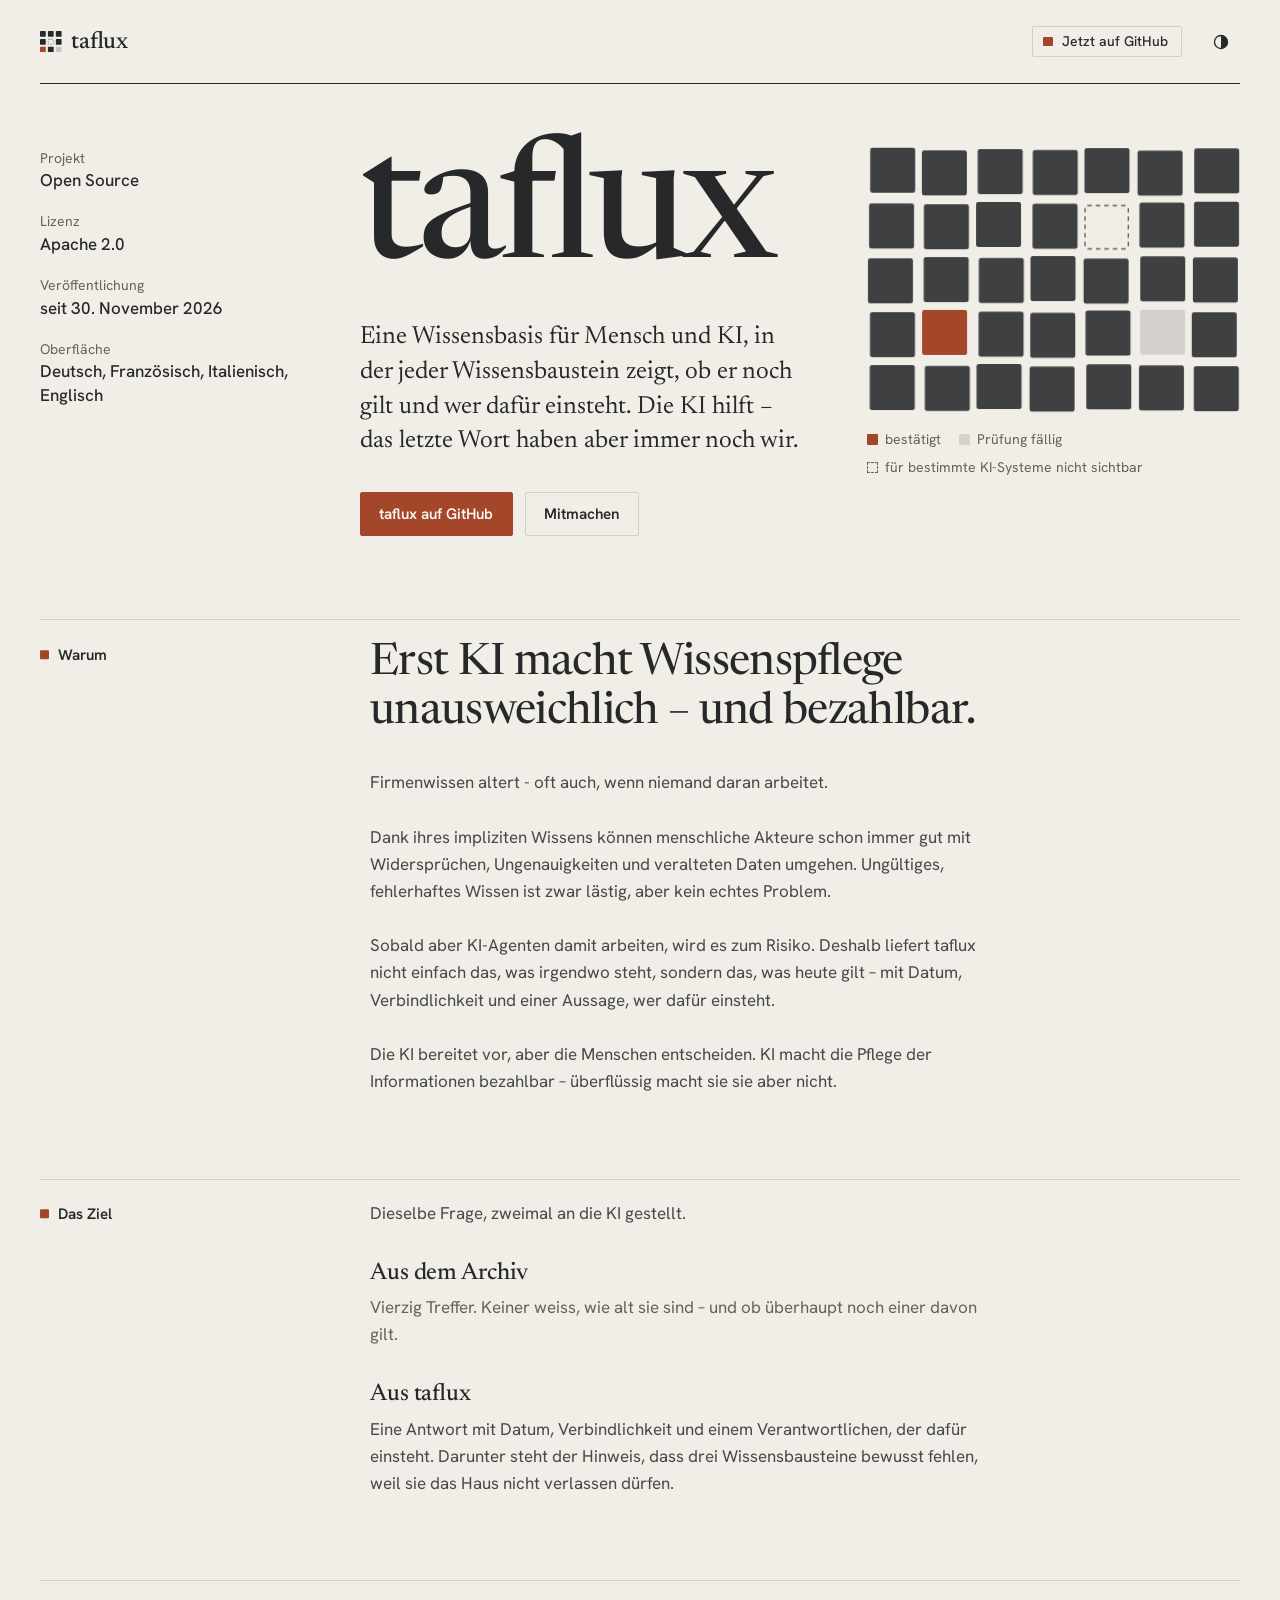
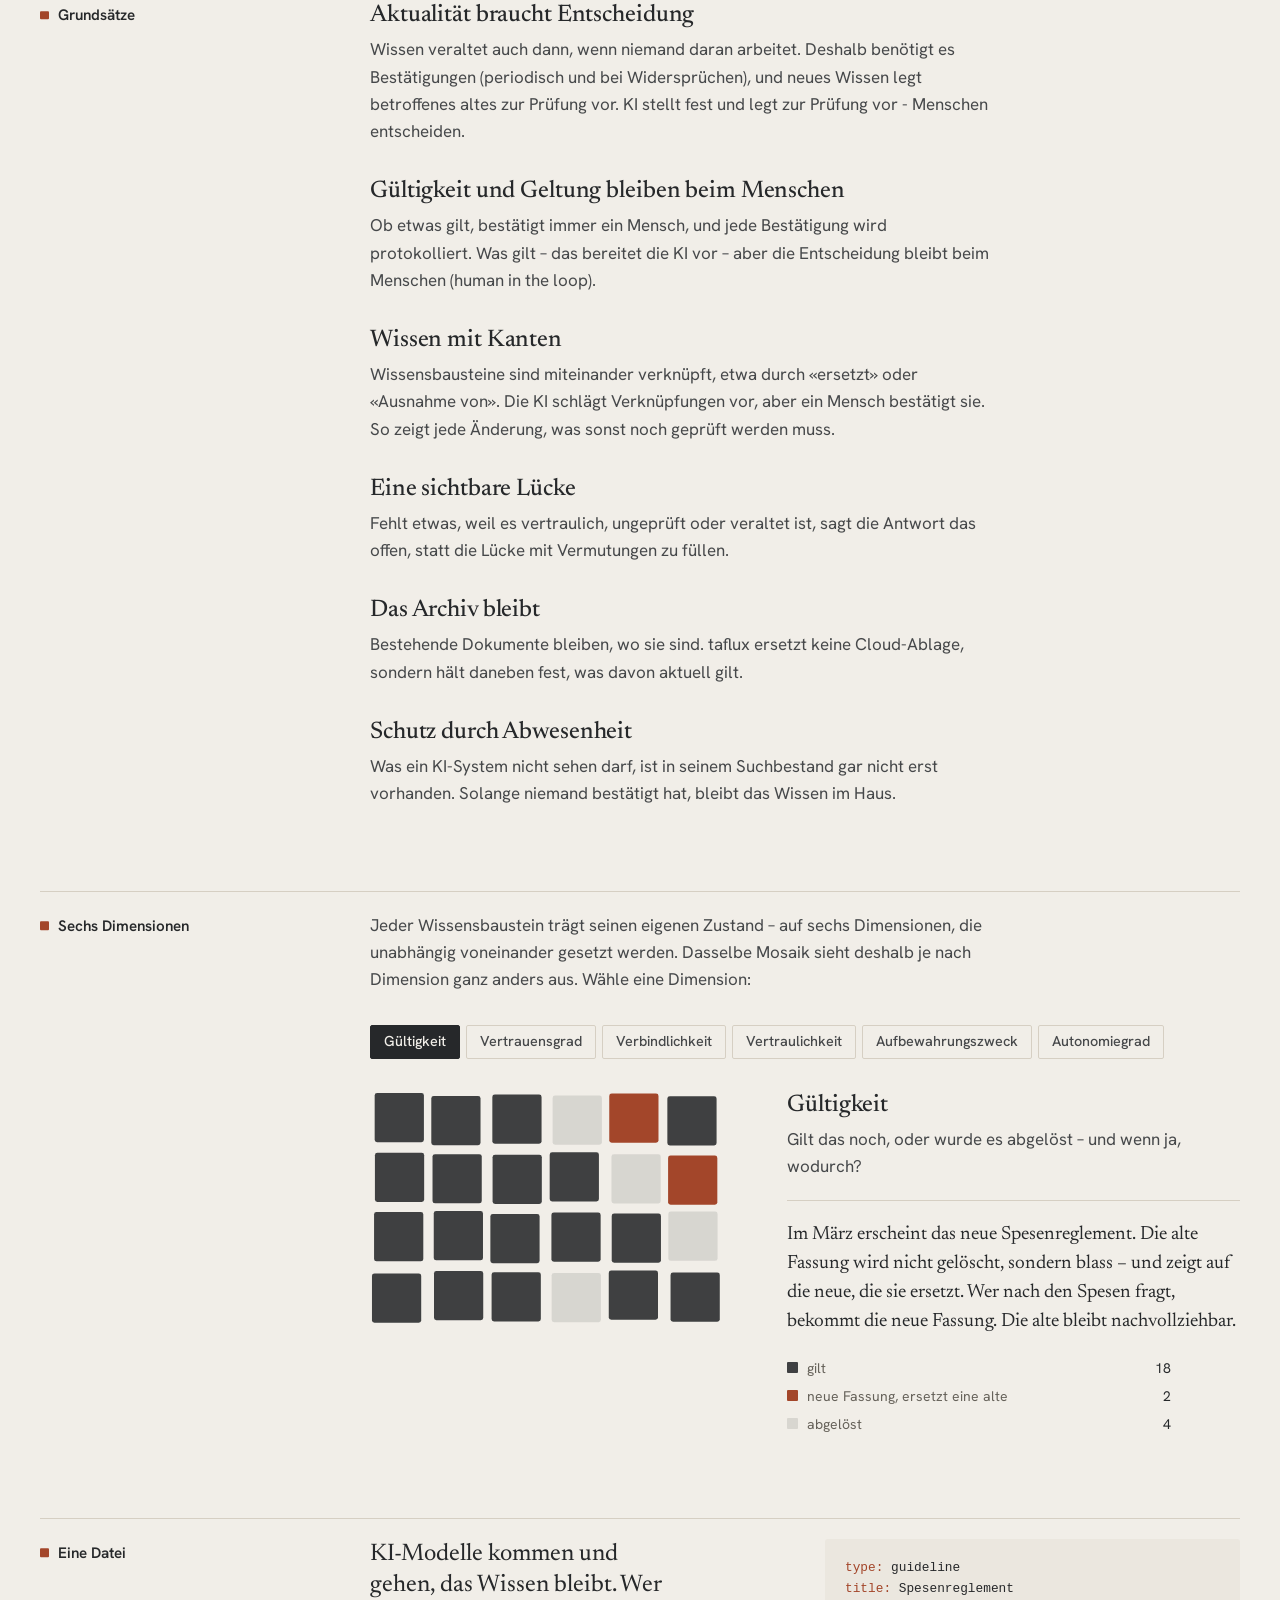
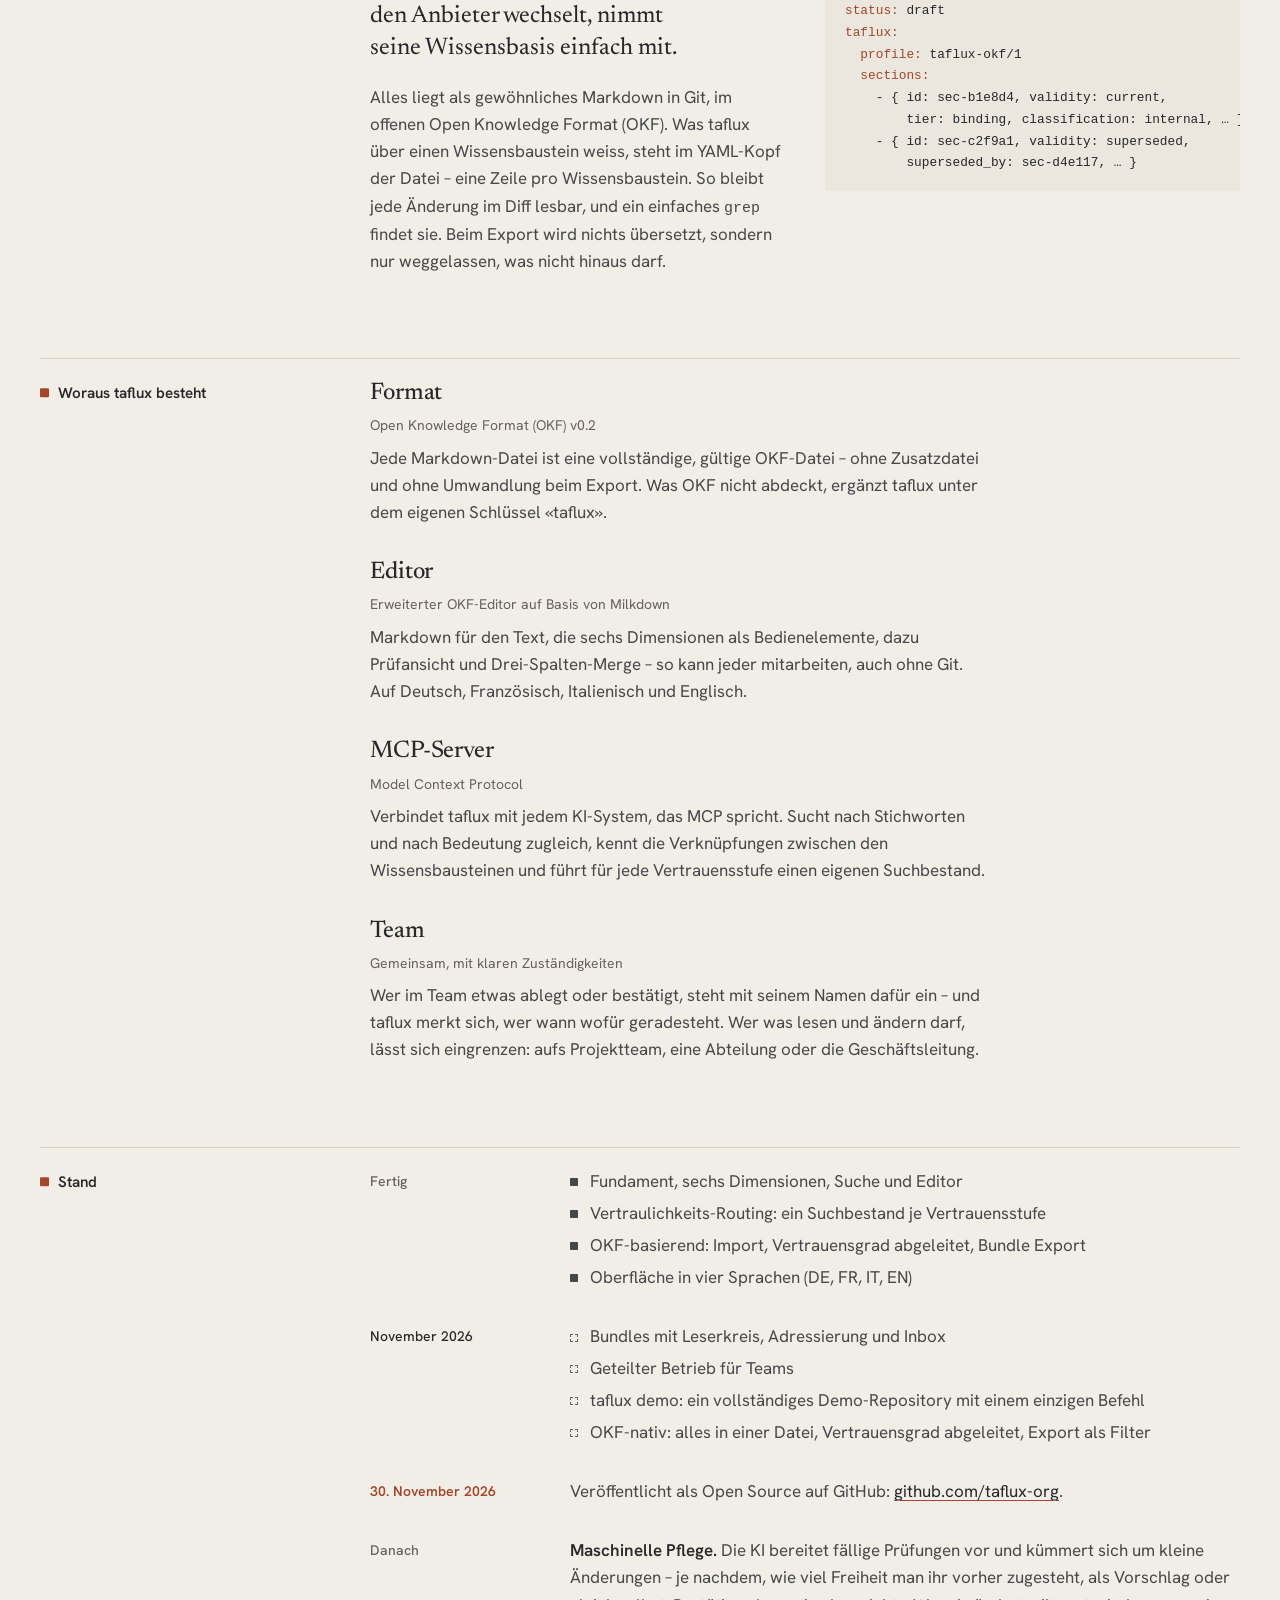
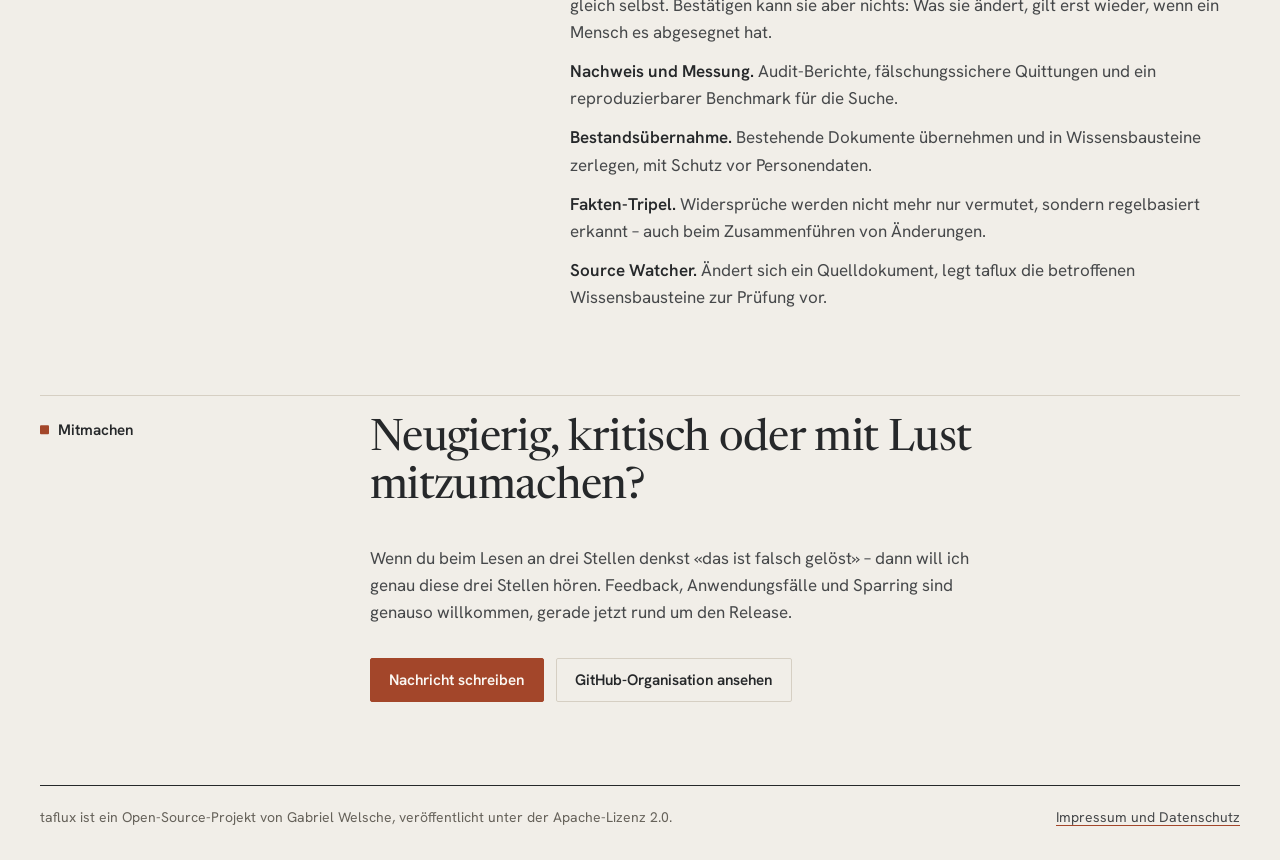
==== index.html @ 89fac912 "improve texts" ====
<!doctype html>
<html lang="de-CH">
<head>
	<meta charset="utf-8">
	<meta name="viewport" content="width=device-width, initial-scale=1">
	<title>taflux – Wissen, auf das sich Mensch und KI verlassen können</title>
	<meta name="description" content="taflux ist eine Open-Source-Wissensbasis für Mensch und KI: Jeder Wissensbaustein zeigt, ob er noch gilt, wer dafür einsteht und welches KI-System ihn sehen darf. Veröffentlichung am 30. November 2026.">
	<meta name="color-scheme" content="light dark">
	<meta name="theme-color" content="#f1eee8" media="(prefers-color-scheme: light)">
	<meta name="theme-color" content="#1f2123" media="(prefers-color-scheme: dark)">
	<meta property="og:type" content="website">
	<meta property="og:title" content="taflux">
	<meta property="og:description" content="Eine Wissensbasis für Mensch und KI, in der jeder Wissensbaustein zeigt, ob er noch gilt und wer dafür einsteht.">
	<link rel="icon" href="favicon.svg" type="image/svg+xml">
	<link rel="preload" href="fonts/newsreader-latin-opsz-normal.woff2" as="font" type="font/woff2" crossorigin>
	<link rel="preload" href="fonts/hanken-grotesk-latin-wght-normal.woff2" as="font" type="font/woff2" crossorigin>
	<link rel="stylesheet" href="style.css">
	<script>
		// Theme vor dem ersten Zeichnen setzen, damit nichts aufblitzt.
		try {
			var t = localStorage.getItem('taflux-theme');
			if (t === 'light' || t === 'dark') document.documentElement.dataset.theme = t;
		} catch (e) {}
	</script>
	<script src="main.js" defer></script>
</head>
<body>
	<a class="skip" href="#inhalt">Zum Inhalt</a>

	<header class="bar wrap">
		<a class="brand" href="./" aria-label="taflux – Startseite">
			<svg class="brand-mark" viewBox="0 0 30 30" aria-hidden="true">
				<rect x="0" y="0" width="8" height="8" rx="1"/><rect x="11" y="0" width="8" height="8" rx="1"/><rect x="22" y="0" width="8" height="8" rx="1"/>
				<rect x="0" y="11" width="8" height="8" rx="1"/><rect class="gap" x="11.5" y="11.5" width="7" height="7" rx="1"/><rect x="22" y="11" width="8" height="8" rx="1"/>
				<rect x="0" y="22" width="8" height="8" rx="1" class="acc"/><rect x="11" y="22" width="8" height="8" rx="1"/><rect x="22" y="22" width="8" height="8" rx="1" class="faded"/>
			</svg>
			<span>taflux</span>
		</a>
		<p class="badge" data-release-badge>
			<span class="badge-tile" aria-hidden="true"></span>
			<span data-release-text>Veröffentlichung am 30.&nbsp;November&nbsp;2026</span>
		</p>
		<button class="theme" type="button" data-theme-toggle aria-label="Hell- oder Dunkelmodus umschalten">
			<svg viewBox="0 0 20 20" width="18" height="18" aria-hidden="true"><circle cx="10" cy="10" r="7.25" fill="none" stroke="currentColor" stroke-width="1.5"/><path d="M10 2.75a7.25 7.25 0 0 1 0 14.5z" fill="currentColor"/></svg>
		</button>
	</header>

	<main id="inhalt" class="wrap">
		<!-- Kopf -->
		<section class="hero" aria-labelledby="titel">
			<dl class="facts">
				<div><dt>Projekt</dt><dd>Open Source</dd></div>
				<div><dt>Lizenz</dt><dd>Apache&nbsp;2.0</dd></div>
				<div><dt>Veröffentlichung</dt><dd data-release-fact>30.&nbsp;November&nbsp;2026</dd></div>
				<div><dt>Oberfläche</dt><dd>Deutsch, Französisch, Italienisch, Englisch</dd></div>
			</dl>

			<div class="hero-text">
				<h1 id="titel">taflux</h1>
				<p class="lead">
					Eine Wissensbasis für Mensch und KI, in der jeder Wissensbaustein zeigt, ob er noch gilt und wer
					dafür einsteht. Die KI hilft – das letzte Wort haben aber immer noch wir.
				</p>
				<p class="actions">
					<a class="btn btn-locked" data-release-cta aria-disabled="true">
						taflux auf GitHub
						<span class="btn-flag" data-release-flag>ab 30.11.2026</span>
					</a>
					<a class="btn btn-quiet" href="#mitmachen">Mitmachen</a>
				</p>
			</div>

			<figure class="hero-mosaic">
				<svg class="mosaic" viewBox="-2 -2 332 236" role="img" aria-label="Mosaik aus Wissensbausteinen: einer ist bestätigt, einer ist zur Prüfung fällig, einer fehlt, weil diese KI ihn nicht sehen darf.">
				<rect class="t" style="--i:0" x="0.8" y="-1.4" width="40" height="40" rx="2"/>
				<rect class="t" style="--i:1" x="46.8" y="1.0" width="40" height="40" rx="2"/>
				<rect class="t" style="--i:2" x="96.4" y="-0.2" width="40" height="40" rx="2"/>
				<rect class="t" style="--i:3" x="145.4" y="0.6" width="40" height="40" rx="2"/>
				<rect class="t" style="--i:4" x="191.4" y="-1.0" width="40" height="40" rx="2"/>
				<rect class="t" style="--i:5" x="238.6" y="1.2" width="40" height="40" rx="2"/>
				<rect class="t" style="--i:6" x="289.0" y="-0.8" width="40" height="40" rx="2"/>
				<rect class="t" style="--i:1" x="-0.2" y="48.3" width="40" height="40" rx="2"/>
				<rect class="t" style="--i:2" x="48.6" y="48.8" width="40" height="40" rx="2"/>
				<rect class="t" style="--i:3" x="95.0" y="46.8" width="40" height="40" rx="2"/>
				<rect class="t" style="--i:4" x="145.2" y="48.4" width="40" height="40" rx="2"/>
				<rect class="t-gap" x="191.9" y="50.1" width="38.5" height="38.5" rx="2"/>
				<rect class="t" style="--i:6" x="240.3" y="47.4" width="40" height="40" rx="2"/>
				<rect class="t" style="--i:7" x="288.8" y="46.6" width="40" height="40" rx="2"/>
				<rect class="t" style="--i:2" x="-1.2" y="97.0" width="40" height="40" rx="2"/>
				<rect class="t" style="--i:3" x="48.4" y="95.8" width="40" height="40" rx="2"/>
				<rect class="t" style="--i:4" x="97.4" y="96.6" width="40" height="40" rx="2"/>
				<rect class="t" style="--i:5" x="143.4" y="95.0" width="40" height="40" rx="2"/>
				<rect class="t" style="--i:6" x="190.6" y="97.2" width="40" height="40" rx="2"/>
				<rect class="t" style="--i:7" x="241.0" y="95.2" width="40" height="40" rx="2"/>
				<rect class="t" style="--i:8" x="287.8" y="96.3" width="40" height="40" rx="2"/>
				<rect class="t" style="--i:3" x="0.6" y="144.8" width="40" height="40" rx="2"/>
				<rect class="t t-acc" style="--i:4" x="47.0" y="142.8" width="40" height="40" rx="2"/>
				<rect class="t" style="--i:5" x="97.2" y="144.4" width="40" height="40" rx="2"/>
				<rect class="t" style="--i:6" x="143.2" y="145.4" width="40" height="40" rx="2"/>
				<rect class="t" style="--i:7" x="192.3" y="143.4" width="40" height="40" rx="2"/>
				<rect class="t t-faded" style="--i:8" x="240.8" y="142.6" width="40" height="40" rx="2"/>
				<rect class="t" style="--i:9" x="286.8" y="145.0" width="40" height="40" rx="2"/>
				<rect class="t" style="--i:4" x="0.4" y="191.8" width="40" height="40" rx="2"/>
				<rect class="t" style="--i:5" x="49.4" y="192.6" width="40" height="40" rx="2"/>
				<rect class="t" style="--i:6" x="95.4" y="191.0" width="40" height="40" rx="2"/>
				<rect class="t" style="--i:7" x="142.6" y="193.2" width="40" height="40" rx="2"/>
				<rect class="t" style="--i:8" x="193.0" y="191.2" width="40" height="40" rx="2"/>
				<rect class="t" style="--i:9" x="239.8" y="192.3" width="40" height="40" rx="2"/>
				<rect class="t" style="--i:10" x="288.6" y="192.8" width="40" height="40" rx="2"/>
				</svg>
				<figcaption class="legend">
					<span><i class="sw sw-acc" aria-hidden="true"></i>bestätigt</span>
					<span><i class="sw sw-faded" aria-hidden="true"></i>Prüfung fällig</span>
					<span><i class="sw sw-gap" aria-hidden="true"></i>für bestimmte KI-Systeme nicht sichtbar</span>
				</figcaption>
			</figure>
		</section>

		<!-- Warum -->
		<section class="block" aria-labelledby="warum">
			<h2 class="label" id="warum">Warum</h2>
			<div class="body">
				<p class="statement">Erst KI macht Wissenspflege unausweichlich – und bezahlbar.</p>
				<p class="prose">
					Firmenwissen altert - oft auch, wenn niemand daran arbeitet.
					<br><br>
					Dank ihres impliziten Wissens können menschliche Akteure schon immer gut mit
					Widersprüchen, Ungenauigkeiten und veralteten Daten umgehen. Ungültiges, fehlerhaftes
					Wissen ist zwar lästig, aber kein echtes Problem.
					<br><br>
					Sobald aber KI-Agenten damit arbeiten, wird es zum Risiko. Deshalb liefert taflux
					nicht einfach das, was irgendwo steht, sondern das, was heute gilt – mit Datum,
					Verbindlichkeit und einer Aussage, wer dafür einsteht.
					<br><br>
					Die KI bereitet vor, aber die Menschen entscheiden. KI macht
					die Pflege der Informationen bezahlbar – überflüssig macht sie sie aber nicht.
				</p>
			</div>
		</section>

		<!-- Ziel -->
		<section class="block" aria-labelledby="ziel">
			<h2 class="label" id="ziel">Das Ziel</h2>
			<div class="body">
				<p class="prose">Dieselbe Frage, zweimal an die KI gestellt.</p>
				<div class="compare">
					<div class="compare-col">
						<h3>Aus dem Archiv</h3>
						<p>Vierzig Treffer. Keiner weiss, wie alt sie sind – und ob überhaupt noch einer davon gilt.</p>
					</div>
					<div class="compare-col compare-col--tf">
						<h3>Aus taflux</h3>
						<p>
							Eine Antwort mit Datum, Verbindlichkeit und einem Verantwortlichen, der dafür einsteht.
							Darunter steht der Hinweis,
							dass drei Wissensbausteine bewusst fehlen, weil sie das Haus nicht verlassen dürfen.
						</p>
					</div>
				</div>
			</div>
		</section>

		<!-- Grundsätze -->
		<section class="block" aria-labelledby="grundsaetze">
			<h2 class="label" id="grundsaetze">Grundsätze</h2>
			<ul class="body cells cells-2">
				<li><h3>Aktualität braucht Entscheidung</h3><p>Wissen veraltet auch dann, wenn niemand daran arbeitet. Deshalb benötigt es Bestätigungen (periodisch und bei Widersprüchen), und neues Wissen legt betroffenes altes zur Prüfung vor. KI stellt fest und legt zur Prüfung vor - Menschen entscheiden.</p></li>
				<li><h3>Gültigkeit und Geltung bleiben beim Menschen</h3><p>Ob etwas gilt, bestätigt immer ein Mensch, und jede Bestätigung wird protokolliert. Was gilt – das bereitet die KI vor – aber die Entscheidung bleibt beim Menschen (human in the loop).</p></li>
				<li><h3>Wissen mit Kanten</h3><p>Wissensbausteine sind miteinander verknüpft, etwa durch «ersetzt» oder «Ausnahme von». Die KI schlägt Verknüpfungen vor, aber ein Mensch bestätigt sie. So zeigt jede Änderung, was sonst noch geprüft werden muss.</p></li>
				<li><h3>Eine sichtbare Lücke</h3><p>Fehlt etwas, weil es vertraulich, ungeprüft oder veraltet ist, sagt die Antwort das offen, statt die Lücke mit Vermutungen zu füllen.</p></li>
				<li><h3>Das Archiv bleibt</h3><p>Bestehende Dokumente bleiben, wo sie sind. taflux ersetzt keine Cloud-Ablage, sondern hält daneben fest, was davon aktuell gilt.</p></li>
				<li><h3>Schutz durch Abwesenheit</h3><p>Was ein KI-System nicht sehen darf, ist in seinem Suchbestand gar nicht erst vorhanden. Solange niemand bestätigt hat, bleibt das Wissen im Haus.</p></li>
			</ul>
		</section>

		<!-- Dimensionen -->
		<section class="block" aria-labelledby="dimensionen">
			<h2 class="label" id="dimensionen">Sechs Dimensionen</h2>
			<div class="body">
				<p class="prose">
					Jeder Wissensbaustein trägt seinen eigenen Zustand – auf sechs Dimensionen, die 
					unabhängig voneinander gesetzt werden. Dasselbe Mosaik sieht deshalb je nach 
					Dimension ganz anders aus. Wähle eine Dimension:				
				</p>
				<div class="lens" data-lens>
					<div class="lens-tabs" role="tablist" aria-label="Dimension wählen" hidden>
						<button type="button" role="tab" id="tab-gueltigkeit" aria-controls="lens-gueltigkeit" aria-selected="true">Gültigkeit</button>
						<button type="button" role="tab" id="tab-vertrauensgrad" aria-controls="lens-vertrauensgrad" aria-selected="false" tabindex="-1">Vertrauensgrad</button>
						<button type="button" role="tab" id="tab-verbindlichkeit" aria-controls="lens-verbindlichkeit" aria-selected="false" tabindex="-1">Verbindlichkeit</button>
						<button type="button" role="tab" id="tab-vertraulichkeit" aria-controls="lens-vertraulichkeit" aria-selected="false" tabindex="-1">Vertraulichkeit</button>
						<button type="button" role="tab" id="tab-aufbewahrungszweck" aria-controls="lens-aufbewahrungszweck" aria-selected="false" tabindex="-1">Aufbewahrungszweck</button>
						<button type="button" role="tab" id="tab-autonomiegrad" aria-controls="lens-autonomiegrad" aria-selected="false" tabindex="-1">Autonomiegrad</button>
					</div>
					<div class="lens-stage">
						<figure class="lens-figure">
							<svg class="lens-mosaic" viewBox="-3 -3 286 190" aria-hidden="true">
							<g class="lt" data-s="s" style="--i:0"><rect class="o" x="1.6" y="-0.6" width="38.5" height="38.5" rx="2"/><rect class="f" x="0.8" y="-1.4" width="40" height="40" rx="2"/></g>
							<g class="lt" data-s="s" style="--i:1"><rect class="o" x="47.5" y="1.8" width="38.5" height="38.5" rx="2"/><rect class="f" x="46.8" y="1.0" width="40" height="40" rx="2"/></g>
							<g class="lt" data-s="s" style="--i:2"><rect class="o" x="97.2" y="0.6" width="38.5" height="38.5" rx="2"/><rect class="f" x="96.4" y="-0.2" width="40" height="40" rx="2"/></g>
							<g class="lt" data-s="f" style="--i:3"><rect class="o" x="146.2" y="1.4" width="38.5" height="38.5" rx="2"/><rect class="f" x="145.4" y="0.6" width="40" height="40" rx="2"/></g>
							<g class="lt" data-s="c" style="--i:4"><rect class="o" x="192.2" y="-0.2" width="38.5" height="38.5" rx="2"/><rect class="f" x="191.4" y="-1.0" width="40" height="40" rx="2"/></g>
							<g class="lt" data-s="s" style="--i:5"><rect class="o" x="239.3" y="1.9" width="38.5" height="38.5" rx="2"/><rect class="f" x="238.6" y="1.2" width="40" height="40" rx="2"/></g>
							<g class="lt" data-s="s" style="--i:1"><rect class="o" x="1.8" y="48.0" width="38.5" height="38.5" rx="2"/><rect class="f" x="1.0" y="47.2" width="40" height="40" rx="2"/></g>
							<g class="lt" data-s="s" style="--i:2"><rect class="o" x="48.5" y="49.0" width="38.5" height="38.5" rx="2"/><rect class="f" x="47.8" y="48.3" width="40" height="40" rx="2"/></g>
							<g class="lt" data-s="s" style="--i:3"><rect class="o" x="97.3" y="49.5" width="38.5" height="38.5" rx="2"/><rect class="f" x="96.6" y="48.8" width="40" height="40" rx="2"/></g>
							<g class="lt" data-s="s" style="--i:4"><rect class="o" x="143.8" y="47.5" width="38.5" height="38.5" rx="2"/><rect class="f" x="143.0" y="46.8" width="40" height="40" rx="2"/></g>
							<g class="lt" data-s="f" style="--i:5"><rect class="o" x="193.9" y="49.1" width="38.5" height="38.5" rx="2"/><rect class="f" x="193.2" y="48.4" width="40" height="40" rx="2"/></g>
							<g class="lt" data-s="c" style="--i:6"><rect class="o" x="239.9" y="50.1" width="38.5" height="38.5" rx="2"/><rect class="f" x="239.2" y="49.4" width="40" height="40" rx="2"/></g>
							<g class="lt" data-s="s" style="--i:2"><rect class="o" x="1.1" y="96.2" width="38.5" height="38.5" rx="2"/><rect class="f" x="0.3" y="95.4" width="40" height="40" rx="2"/></g>
							<g class="lt" data-s="s" style="--i:3"><rect class="o" x="49.5" y="95.3" width="38.5" height="38.5" rx="2"/><rect class="f" x="48.8" y="94.6" width="40" height="40" rx="2"/></g>
							<g class="lt" data-s="s" style="--i:4"><rect class="o" x="95.5" y="97.8" width="38.5" height="38.5" rx="2"/><rect class="f" x="94.8" y="97.0" width="40" height="40" rx="2"/></g>
							<g class="lt" data-s="s" style="--i:5"><rect class="o" x="145.2" y="96.5" width="38.5" height="38.5" rx="2"/><rect class="f" x="144.4" y="95.8" width="40" height="40" rx="2"/></g>
							<g class="lt" data-s="s" style="--i:6"><rect class="o" x="194.2" y="97.3" width="38.5" height="38.5" rx="2"/><rect class="f" x="193.4" y="96.6" width="40" height="40" rx="2"/></g>
							<g class="lt" data-s="f" style="--i:7"><rect class="o" x="240.2" y="95.8" width="38.5" height="38.5" rx="2"/><rect class="f" x="239.4" y="95.0" width="40" height="40" rx="2"/></g>
							<g class="lt" data-s="s" style="--i:3"><rect class="o" x="-0.6" y="145.9" width="38.5" height="38.5" rx="2"/><rect class="f" x="-1.4" y="145.2" width="40" height="40" rx="2"/></g>
							<g class="lt" data-s="s" style="--i:4"><rect class="o" x="49.8" y="143.9" width="38.5" height="38.5" rx="2"/><rect class="f" x="49.0" y="143.2" width="40" height="40" rx="2"/></g>
							<g class="lt" data-s="s" style="--i:5"><rect class="o" x="96.5" y="145.1" width="38.5" height="38.5" rx="2"/><rect class="f" x="95.8" y="144.3" width="40" height="40" rx="2"/></g>
							<g class="lt" data-s="f" style="--i:6"><rect class="o" x="145.3" y="145.6" width="38.5" height="38.5" rx="2"/><rect class="f" x="144.6" y="144.8" width="40" height="40" rx="2"/></g>
							<g class="lt" data-s="s" style="--i:7"><rect class="o" x="191.8" y="143.6" width="38.5" height="38.5" rx="2"/><rect class="f" x="191.0" y="142.8" width="40" height="40" rx="2"/></g>
							<g class="lt" data-s="s" style="--i:8"><rect class="o" x="241.9" y="145.2" width="38.5" height="38.5" rx="2"/><rect class="f" x="241.2" y="144.4" width="40" height="40" rx="2"/></g>
						</svg>
						</figure>
						<div class="lens-panels">
						<div class="lens-panel" role="tabpanel" id="lens-gueltigkeit" aria-labelledby="tab-gueltigkeit" data-states="sssfcsssssfcsssssfsssfss">
							<h3>Gültigkeit</h3>
							<p class="lens-def">Gilt das noch, oder wurde es abgelöst – und wenn ja, wodurch?</p>
							<p class="lens-story">Im März erscheint das neue Spesenreglement. Die alte Fassung wird nicht gelöscht, sondern blass – und zeigt auf die neue, die sie ersetzt. Wer nach den Spesen fragt, bekommt die neue Fassung. Die alte bleibt nachvollziehbar.</p>
							<ul class="lens-legend"><li><i class="sw sw-s" aria-hidden="true"></i>gilt<span class="n">18</span></li><li><i class="sw sw-c" aria-hidden="true"></i>neue Fassung, ersetzt eine alte<span class="n">2</span></li><li><i class="sw sw-f" aria-hidden="true"></i>abgelöst<span class="n">4</span></li></ul>
						</div>
						<div class="lens-panel" role="tabpanel" id="lens-vertrauensgrad" aria-labelledby="tab-vertrauensgrad" data-states="ccocfccfccococcfcccocoof" data-hidden>
							<h3>Vertrauensgrad</h3>
							<p class="lens-def">Hat ein Mensch genau diesen Text bestätigt? taflux leitet das aus den Bestätigungen ab. Ändert sich der Text, verliert er seine Bestätigung.</p>
							<p class="lens-story">Lea aus der Buchhaltung bestätigt den Abschnitt zu den Hotelkosten – er leuchtet auf. Was die KI gestern neu erfasst hat, bleibt ein Umriss, bis jemand hinschaut. Und wo eine Bestätigung zu alt geworden ist, verblasst sie wieder: Die Prüfung ist fällig.</p>
							<ul class="lens-legend"><li><i class="sw sw-c" aria-hidden="true"></i>bestätigt<span class="n">14</span></li><li><i class="sw sw-o" aria-hidden="true"></i>neu erfasst, ungeprüft<span class="n">6</span></li><li><i class="sw sw-f" aria-hidden="true"></i>Prüfung fällig<span class="n">4</span></li></ul>
						</div>
						<div class="lens-panel" role="tabpanel" id="lens-verbindlichkeit" aria-labelledby="tab-verbindlichkeit" data-states="smosmmosmsommsomsmosmsoo" data-hidden>
							<h3>Verbindlichkeit</h3>
							<p class="lens-def">Ist es eine verbindliche Vorgabe, eine Empfehlung oder eine Information? Danach richten sich Rangfolge und Tonfall der Antwort.</p>
							<p class="lens-story">Die Obergrenze fürs Hotel ist eine Vorgabe, der Tipp zur günstigen Bahnverbindung eine Empfehlung, die Liste der Partnerhotels eine Information. Die KI antwortet entsprechend: Eine Vorgabe kommt als Regel, nicht als gut gemeinter Rat.</p>
							<ul class="lens-legend"><li><i class="sw sw-s" aria-hidden="true"></i>Vorgabe<span class="n">8</span></li><li><i class="sw sw-m" aria-hidden="true"></i>Empfehlung<span class="n">9</span></li><li><i class="sw sw-o" aria-hidden="true"></i>Information<span class="n">7</span></li></ul>
						</div>
						<div class="lens-panel" role="tabpanel" id="lens-vertraulichkeit" aria-labelledby="tab-vertraulichkeit" data-states="sssgssgsssgssssgsssgssgs" data-hidden>
							<h3>Vertraulichkeit</h3>
							<p class="lens-def">Wer darf das sehen, und welches KI-System darf damit arbeiten? Für jede Vertrauensstufe gibt es einen eigenen Suchbestand.</p>
							<p class="lens-story">Marco fragt einen Cloud-Assistenten nach den Projektkosten. Die Kalkulationen darf dieser nie sehen – in seinem Suchbestand sind sie gar nicht vorhanden. Die Antwort sagt deshalb dazu, dass sechs Wissensbausteine bewusst fehlen. Für die vollständige Antwort wechselt Marco ins lokale Modell.</p>
							<ul class="lens-legend"><li><i class="sw sw-s" aria-hidden="true"></i>für die Cloud-KI sichtbar<span class="n">18</span></li><li><i class="sw sw-g" aria-hidden="true"></i>bleibt im Haus, fehlt<span class="n">6</span></li></ul>
						</div>
						<div class="lens-panel" role="tabpanel" id="lens-aufbewahrungszweck" aria-labelledby="tab-aufbewahrungszweck" data-states="fffcffffffsffffffcfffoff" data-hidden>
							<h3>Aufbewahrungszweck</h3>
							<p class="lens-def">Warum bleibt etwas erhalten, das nicht mehr gilt? Als Lehre, als Teil der Geschichte oder als Referenz.</p>
							<p class="lens-story">Die vier abgelösten Steine aus «Gültigkeit» sind nicht verschwunden. Die gescheiterte Migration von 2021 bleibt als Lehre, das alte Organigramm als Geschichte, die frühere Norm als Referenz. Als geltende Regel gibt die KI keinen davon aus.</p>
							<ul class="lens-legend"><li><i class="sw sw-f" aria-hidden="true"></i>gilt, braucht keinen Zweck<span class="n">20</span></li><li><i class="sw sw-c" aria-hidden="true"></i>Lehre<span class="n">2</span></li><li><i class="sw sw-s" aria-hidden="true"></i>Geschichte<span class="n">1</span></li><li><i class="sw sw-o" aria-hidden="true"></i>Referenz<span class="n">1</span></li></ul>
						</div>
						<div class="lens-panel" role="tabpanel" id="lens-autonomiegrad" aria-labelledby="tab-autonomiegrad" data-states="omsoommsomsoomsmomsommos" data-hidden>
							<h3>Autonomiegrad</h3>
							<p class="lens-def">Darf die KI das abgelegte Wissen oder seine Metadaten ändern? Nur auf Wunsch, in einem festgelegten Rahmen oder eigenständig.</p>
							<p class="lens-story">Einen Tippfehler im Styleguide korrigiert die KI selbst, Formulierungen im Handbuch passt sie im vereinbarten Rahmen an, am Spesenreglement macht sie nur Vorschläge. Wie viel Freiheit sie bekommt, entscheidet ein Mensch – bestätigen kann sie in keinem Fall.</p>
							<ul class="lens-legend"><li><i class="sw sw-s" aria-hidden="true"></i>ändert eigenständig<span class="n">6</span></li><li><i class="sw sw-m" aria-hidden="true"></i>ändert im Rahmen<span class="n">9</span></li><li><i class="sw sw-o" aria-hidden="true"></i>darf nur vorschlagen<span class="n">9</span></li></ul>
						</div>
						</div>
					</div>
				</div>
			</div>
		</section>

		<!-- Format -->
		<section class="block" aria-labelledby="format">
			<h2 class="label" id="format">Eine Datei</h2>
			<div class="body split">
				<div>
					<p class="statement statement-s">
						KI-Modelle kommen und gehen, das Wissen bleibt. Wer den Anbieter wechselt, nimmt seine
						Wissensbasis einfach mit.
					</p>
					<p class="prose">
						Alles liegt als gewöhnliches Markdown in Git, im offenen Open Knowledge Format (OKF). Was taflux
						über einen Wissensbaustein weiss, steht im YAML-Kopf der Datei – eine Zeile pro Wissensbaustein.
						So bleibt jede Änderung im Diff lesbar, und ein einfaches <code>grep</code> findet sie. Beim
						Export wird nichts übersetzt, sondern nur weggelassen, was nicht hinaus darf.
					</p>
				</div>
				<pre class="code" aria-label="Beispiel eines YAML-Kopfs"><code><span class="k">type:</span> guideline
<span class="k">title:</span> Spesenreglement
<span class="k">status:</span> draft
<span class="k">taflux:</span>
  <span class="k">profile:</span> taflux-okf/1
  <span class="k">sections:</span>
    - { id: sec-b1e8d4, validity: current,
        tier: binding, classification: internal, … }
    - { id: sec-c2f9a1, validity: superseded,
        superseded_by: sec-d4e117, … }</code></pre>
			</div>
		</section>

		<!-- Teile -->
		<section class="block" aria-labelledby="teile">
			<h2 class="label" id="teile">Woraus taflux besteht</h2>
			<ul class="body cells cells-2">
				<li><h3>Format</h3><p class="sub">Open Knowledge Format (OKF) v0.2</p><p>Jede Markdown-Datei ist eine vollständige, gültige OKF-Datei – ohne Zusatzdatei und ohne Umwandlung beim Export. Was OKF nicht abdeckt, ergänzt taflux unter dem eigenen Schlüssel «taflux».</p></li>
				<li><h3>Editor</h3><p class="sub">Erweiterter OKF-Editor auf Basis von Milkdown</p><p>Markdown für den Text, die sechs Dimensionen als Bedienelemente, dazu Prüfansicht und Drei-Spalten-Merge – so kann jeder mitarbeiten, auch ohne Git. Auf Deutsch, Französisch, Italienisch und Englisch.</p></li>
				<li><h3>MCP-Server</h3><p class="sub">Model Context Protocol</p><p>Verbindet taflux mit jedem KI-System, das MCP spricht. Sucht nach Stichworten und nach Bedeutung zugleich, kennt die Verknüpfungen zwischen den Wissensbausteinen und führt für jede Vertrauensstufe einen eigenen Suchbestand.</p></li>
				<li><h3>Team</h3><p class="sub">Gemeinsam, mit klaren Zuständigkeiten</p><p>Wer im Team etwas ablegt oder bestätigt, steht mit seinem Namen dafür ein – und taflux merkt sich, wer wann wofür geradesteht. Wer was lesen und ändern darf, lässt sich eingrenzen: aufs Projektteam, eine Abteilung oder die Geschäftsleitung.</p></li>
			</ul>
		</section>

		<!-- Stand -->
		<section class="block" aria-labelledby="stand">
			<h2 class="label" id="stand">Stand</h2>
			<ol class="body timeline">
				<li class="is-done">
					<span class="when">Fertig</span>
					<ul>
						<li>Fundament, sechs Dimensionen, Suche und Editor</li>
						<li>Vertraulichkeits-Routing: ein Suchbestand je Vertrauensstufe</li>
						<li>OKF-basierend: Import, Vertrauensgrad abgeleitet, Bundle Export</li>
						<li>Oberfläche in vier Sprachen (DE, FR, IT, EN)</li>
					</ul>
				</li>
				<li class="is-now">
					<span class="when">November 2026</span>
					<ul>
						<li>Bundles mit Leserkreis, Adressierung und Inbox</li>
						<li>Geteilter Betrieb für Teams</li>
						<li>taflux demo: ein vollständiges Demo-Repository mit einem einzigen Befehl</li>
						<li>OKF-nativ: alles in einer Datei, Vertrauensgrad abgeleitet, Export als Filter</li>
					</ul>
				</li>
				<li class="is-release">
					<span class="when">30. November 2026</span>
					<p data-release-row>Veröffentlichung als Open Source auf GitHub, unter <a href="https://github.com/taflux-org" rel="noopener">github.com/taflux-org</a>.</p>
				</li>
				<li>
					<span class="when">Danach</span>
					<dl class="roadmap">
						<div><dt>Maschinelle Pflege</dt><dd>Die KI bereitet fällige Prüfungen vor und kümmert sich um kleine Änderungen – je nachdem, wie viel Freiheit man ihr vorher zugesteht, als Vorschlag oder gleich selbst. Bestätigen kann sie aber nichts: Was sie ändert, gilt erst wieder, wenn ein Mensch es abgesegnet hat.</dd></div>
						<div><dt>Nachweis und Messung</dt><dd>Audit-Berichte, fälschungssichere Quittungen und ein reproduzierbarer Benchmark für die Suche.</dd></div>
						<div><dt>Bestandsübernahme</dt><dd>Bestehende Dokumente übernehmen und in Wissensbausteine zerlegen, mit Schutz vor Personendaten.</dd></div>
						<div><dt>Fakten-Tripel</dt><dd>Widersprüche werden nicht mehr nur vermutet, sondern regelbasiert erkannt – auch beim Zusammenführen von Änderungen.</dd></div>
						<div><dt>Source Watcher</dt><dd>Ändert sich ein Quelldokument, legt taflux die betroffenen Wissensbausteine zur Prüfung vor.</dd></div>
					</dl>
				</li>
			</ol>
		</section>

		<!-- Mitmachen -->
		<section class="block" id="mitmachen" aria-labelledby="mitmachen-titel">
			<h2 class="label">Mitmachen</h2>
			<div class="body">
				<p class="statement" id="mitmachen-titel">Neugierig, kritisch oder mit Lust mitzumachen?</p>
				<p class="prose">
					Wenn du beim Lesen an drei Stellen denkst «das ist falsch gelöst» – dann will ich genau diese drei
					Stellen hören. Feedback, Anwendungsfälle und Sparring sind genauso willkommen, gerade jetzt rund um
					den Release.
				</p>
				<p class="actions">
					<a class="btn" href="#mitmachen" data-mail="taflux">Nachricht schreiben</a>
					<a class="btn btn-quiet" href="https://github.com/taflux-org" rel="noopener">GitHub-Organisation ansehen</a>
				</p>
			</div>
		</section>
	</main>

	<footer class="foot wrap">
		<p>taflux ist ein Open-Source-Projekt von Gabriel Welsche, veröffentlicht unter der Apache-Lizenz 2.0.</p>
		<p><a href="impressum.html">Impressum und Datenschutz</a></p>
	</footer>
</body>
</html>
---- style.css ----
/* taflux – Landingpage
   Farben nach Vision-Dokument: Steinbeige, Anthrazit, Terrakotta. Kein KI-Blau.
   Raster: Label links (3/12), Inhalt rechts (9/12). Linien nur zwischen den Abschnitten. */

@font-face {
	font-family: 'Newsreader';
	src: url('fonts/newsreader-latin-opsz-normal.woff2') format('woff2-variations');
	font-weight: 200 800;
	font-style: normal;
	font-display: swap;
}
@font-face {
	font-family: 'Hanken Grotesk';
	src: url('fonts/hanken-grotesk-latin-wght-normal.woff2') format('woff2-variations');
	font-weight: 100 900;
	font-style: normal;
	font-display: swap;
}

/* ---------- Tokens ---------- */
:root {
	--stone: #f1eee8;      /* Hintergrund, heller Stein */
	--slab: #ebe7df;       /* Flächen, kaum dunkler als der Grund */
	--ink: #26282a;        /* Anthrazit */
	--ink-soft: #46484a;
	--muted: #66625a;      /* AA auf --stone */
	--rule: #d6cfc3;
	--clay: #a3462a;       /* Terrakotta */
	--on-clay: #fbf8f3;

	--serif: 'Newsreader', 'Iowan Old Style', Georgia, serif;
	--sans: 'Hanken Grotesk', system-ui, -apple-system, 'Segoe UI', sans-serif;
	--mono: ui-monospace, 'SF Mono', Menlo, Consolas, monospace;

	--fs-body: 1.0625rem;
	--fs-small: 0.875rem;
	--fs-lead: clamp(1.25rem, 1.05rem + 0.8vw, 1.55rem);
	--fs-statement: clamp(1.75rem, 1.2rem + 2.2vw, 2.75rem);
	--fs-title: clamp(1.25rem, 1.1rem + 0.5vw, 1.5rem);
	--fs-hero: clamp(4.5rem, 1rem + 13vw, 10.5rem);

	--gutter: clamp(1rem, 0.5rem + 2.5vw, 2.5rem);
	--space-s: 1.25rem;
	--space-m: 2rem;
	--space-l: clamp(3rem, 2rem + 4vw, 5.5rem);
	--max: 76rem;

	color-scheme: light;
}
@media (prefers-color-scheme: dark) {
	:root:not([data-theme='light']) {
		--stone: #1f2123;
		--slab: #24272a;
		--ink: #e7e2d8;
		--ink-soft: #c8c2b6;
		--muted: #a19b90;
		--rule: #383b3e;
		--clay: #cf6b45;
		--on-clay: #1f2123;
		color-scheme: dark;
	}
}
:root[data-theme='dark'] {
	--stone: #1f2123;
	--slab: #24272a;
	--ink: #e7e2d8;
	--ink-soft: #c8c2b6;
	--muted: #a19b90;
	--rule: #383b3e;
	--clay: #cf6b45;
	--on-clay: #1f2123;
	color-scheme: dark;
}

/* ---------- Grundlagen ---------- */
*,
*::before,
*::after {
	box-sizing: border-box;
}
html {
	-webkit-text-size-adjust: 100%;
	text-size-adjust: 100%;
}
body {
	margin: 0;
	background: var(--stone);
	color: var(--ink-soft);
	font-family: var(--sans);
	font-size: var(--fs-body);
	line-height: 1.6;
	font-feature-settings: 'kern', 'liga';
	text-rendering: optimizeLegibility;
}
h1,
h2,
h3,
p,
ul,
ol,
dl,
dd,
figure,
pre {
	margin: 0;
}
a {
	color: var(--ink);
	text-decoration-color: var(--clay);
	text-decoration-thickness: 1px;
	text-underline-offset: 0.2em;
}
a:hover {
	color: var(--clay);
}
:focus-visible {
	outline: 2px solid var(--clay);
	outline-offset: 3px;
	border-radius: 2px;
}
code {
	font-family: var(--mono);
	font-size: 0.88em;
}
.wrap {
	width: min(100% - 2 * var(--gutter), var(--max));
	margin-inline: auto;
}
.skip {
	position: absolute;
	left: var(--gutter);
	top: -3rem;
	padding: 0.5rem 0.75rem;
	background: var(--ink);
	color: var(--stone);
	z-index: 10;
}
.skip:focus {
	top: 0.75rem;
}

/* ---------- Kopfleiste ---------- */
.bar {
	display: flex;
	align-items: center;
	gap: var(--space-s);
	padding-block: 1.4rem;
}
.brand {
	display: inline-flex;
	align-items: center;
	gap: 0.6rem;
	margin-right: auto;
	color: var(--ink);
	text-decoration: none;
	font-family: var(--serif);
	font-size: 1.5rem;
	font-weight: 500;
	letter-spacing: -0.01em;
	line-height: 1;
}
.brand-mark {
	width: 1.35rem;
	height: 1.35rem;
	fill: var(--ink);
}
.brand-mark .acc {
	fill: var(--clay);
}
.brand-mark .faded {
	fill-opacity: 0.2;
}
.brand-mark .gap {
	fill: none;
	stroke: var(--muted);
	stroke-width: 1;
	stroke-dasharray: 2 1.5;
}
.badge {
	display: inline-flex;
	align-items: center;
	gap: 0.55rem;
	padding: 0.35rem 0.8rem 0.35rem 0.65rem;
	border: 1px solid var(--rule);
	border-radius: 2px;
	color: var(--ink);
	font-size: var(--fs-small);
	font-weight: 500;
	line-height: 1.3;
	text-decoration: none;
}
a.badge:hover {
	border-color: var(--clay);
	color: var(--ink);
}
.badge-tile {
	width: 0.6rem;
	height: 0.6rem;
	flex: none;
	background: var(--clay);
	border-radius: 1px;
}
.theme {
	display: grid;
	place-items: center;
	width: 2.4rem;
	height: 2.4rem;
	padding: 0;
	border: 1px solid transparent;
	border-radius: 2px;
	background: none;
	color: var(--ink);
	cursor: pointer;
}
.theme:hover {
	border-color: var(--rule);
}

/* ---------- Kopf (Hero) ---------- */
.hero {
	display: grid;
	grid-template-columns: minmax(0, 3fr) minmax(0, 5fr) minmax(0, 4fr);
	grid-template-areas: 'facts text mosaic';
	gap: var(--space-m) var(--gutter);
	padding-top: clamp(2.5rem, 1.5rem + 3vw, 4.5rem);
	padding-bottom: var(--space-l);
	border-top: 1px solid var(--ink);
}
.facts {
	grid-area: facts;
	align-self: start;
}
.facts > div + div {
	margin-top: 1.1rem;
}
.facts dt {
	color: var(--muted);
	font-size: var(--fs-small);
}
.facts dd {
	color: var(--ink);
	font-weight: 500;
	line-height: 1.4;
}
.hero-text {
	grid-area: text;
	min-width: 0;
}
.hero h1 {
	color: var(--ink);
	font-family: var(--serif);
	font-size: var(--fs-hero);
	font-weight: 450;
	font-variation-settings: 'opsz' 72;
	line-height: 0.85;
	letter-spacing: -0.035em;
}
.lead {
	margin-top: var(--space-m);
	max-width: 32ch;
	color: var(--ink);
	font-family: var(--serif);
	font-size: var(--fs-lead);
	font-variation-settings: 'opsz' 24;
	line-height: 1.4;
}
.actions {
	display: flex;
	flex-wrap: wrap;
	gap: 0.75rem;
	margin-top: var(--space-m);
}
.btn {
	position: relative;
	display: inline-flex;
	align-items: center;
	min-height: 2.75rem;
	padding: 0.6rem 1.15rem;
	border: 1px solid var(--clay);
	border-radius: 2px;
	background: var(--clay);
	color: var(--on-clay);
	font-weight: 600;
	font-size: 0.95rem;
	line-height: 1.2;
	text-decoration: none;
}
.btn:hover {
	background: var(--ink);
	border-color: var(--ink);
	color: var(--stone);
}
.btn-quiet {
	background: transparent;
	border-color: var(--rule);
	color: var(--ink);
}
.btn-quiet:hover {
	background: transparent;
	border-color: var(--ink);
	color: var(--ink);
}
/* Gesperrt bis zum Release: gedämpft, nicht klickbar, mit Fähnchen. */
.btn-locked,
.btn-locked:hover {
	background: transparent;
	border: 1px dashed var(--muted);
	color: var(--muted);
	cursor: not-allowed;
}
.btn-flag {
	position: absolute;
	top: -0.7rem;
	right: -0.6rem;
	padding: 0.15rem 0.45rem;
	border-radius: 2px;
	background: var(--clay);
	color: var(--on-clay);
	font-size: 0.72rem;
	font-weight: 600;
	line-height: 1.3;
	white-space: nowrap;
	transform: rotate(3deg);
}

.hero-mosaic {
	grid-area: mosaic;
	align-self: start;
	justify-self: end;
	width: 100%;
	max-width: 24rem;
}
.mosaic {
	display: block;
	width: 100%;
	height: auto;
	overflow: visible;
}
.mosaic .t {
	fill: var(--ink);
	fill-opacity: 0.88;
}
.mosaic .t-acc {
	fill: var(--clay);
	fill-opacity: 1;
}
.mosaic .t-faded {
	fill-opacity: 0.14;
}
.mosaic .t-gap {
	fill: none;
	stroke: var(--muted);
	stroke-width: 1.25;
	stroke-dasharray: 4 3.5;
}
.legend {
	display: flex;
	flex-wrap: wrap;
	gap: 0.35rem 1.1rem;
	margin-top: 1rem;
	color: var(--muted);
	font-size: var(--fs-small);
}
.legend span {
	display: inline-flex;
	align-items: center;
	gap: 0.45rem;
}
.sw {
	display: inline-block;
	width: 0.7rem;
	height: 0.7rem;
	border-radius: 1px;
}
.sw-acc {
	background: var(--clay);
}
.sw-faded {
	background: color-mix(in srgb, var(--ink) 14%, transparent);
}
.sw-gap {
	border: 1px dashed var(--muted);
}

/* Ein einziger Moment: die Steine setzen sich beim Laden, das fehlende bleibt leer. */
@media (prefers-reduced-motion: no-preference) {
	html {
		scroll-behavior: smooth;
	}
	.mosaic rect {
		transform-box: fill-box;
		transform-origin: center;
		animation: set 0.55s cubic-bezier(0.2, 0.7, 0.2, 1) both;
		animation-delay: calc(var(--i, 0) * 45ms + 150ms);
	}
	.mosaic .t-gap {
		animation: appear 0.6s ease both;
		animation-delay: 900ms;
	}
	@keyframes set {
		from {
			opacity: 0;
			transform: scale(0.55);
		}
	}
	@keyframes appear {
		from {
			opacity: 0;
		}
	}
}

/* ---------- Abschnitte: Label links, Inhalt rechts ---------- */
.block {
	display: grid;
	grid-template-columns: minmax(0, 3fr) minmax(0, 9fr);
	gap: var(--space-s) var(--gutter);
	padding-top: var(--space-s);
	border-top: 1px solid var(--rule);
}
.block + .block {
	margin-top: var(--space-l);
}
.label {
	display: flex;
	align-items: baseline;
	gap: 0.6rem;
	color: var(--ink);
	font-family: var(--sans);
	font-size: 0.95rem;
	font-weight: 600;
	line-height: 1.5;
	padding-top: 0.2rem;
}
.label::before {
	content: '';
	width: 0.55rem;
	height: 0.55rem;
	flex: none;
	background: var(--clay);
	border-radius: 1px;
	transform: translateY(-0.05em);
}
.body {
	min-width: 0;
}
.statement {
	max-width: 24ch;
	color: var(--ink);
	font-family: var(--serif);
	font-size: var(--fs-statement);
	font-weight: 430;
	font-variation-settings: 'opsz' 60;
	line-height: 1.1;
	letter-spacing: -0.015em;
}
.statement-s {
	font-size: var(--fs-title);
	font-variation-settings: 'opsz' 24;
	line-height: 1.3;
	letter-spacing: 0;
}
.prose {
	max-width: 62ch;
}
.statement + .prose {
	margin-top: var(--space-m);
}
.statement-s + .prose {
	margin-top: var(--space-s);
}
.prose + .prose {
	margin-top: var(--space-s);
}

h3 {
	color: var(--ink);
	font-family: var(--serif);
	font-size: var(--fs-title);
	font-weight: 480;
	font-variation-settings: 'opsz' 24;
	line-height: 1.2;
	letter-spacing: -0.005em;
}
h3 + p {
	margin-top: 0.4rem;
}
.sub {
	color: var(--muted);
	font-size: var(--fs-small);
}
.sub + p {
	margin-top: 0.5rem;
}

/* Einträge untereinander: Vergleich, Grundsätze, Achsen, Teile */
.compare,
.cells {
	display: grid;
	gap: var(--space-m);
	max-width: 62ch;
	padding: 0;
	list-style: none;
}
.prose + .compare,
.prose + .cells {
	margin-top: var(--space-m);
}
.compare-col:first-child p {
	color: var(--muted);
}

/* ---------- Sechs Achsen: dasselbe Mosaik durch sechs Brillen ---------- */
.lens {
	margin-top: var(--space-m);
}
.lens-tabs {
	display: flex;
	flex-wrap: wrap;
	gap: 0.4rem;
}
.lens-tabs[hidden] {
	display: none;
}
.lens-tabs button {
	padding: 0.45rem 0.8rem;
	border: 1px solid var(--rule);
	border-radius: 2px;
	background: transparent;
	color: var(--ink-soft);
	font: inherit;
	font-size: 0.9rem;
	font-weight: 500;
	line-height: 1.2;
	cursor: pointer;
	transition: background-color 0.2s, color 0.2s, border-color 0.2s;
}
.lens-tabs button:hover {
	border-color: var(--ink);
	color: var(--ink);
}
.lens-tabs button[aria-selected='true'] {
	background: var(--ink);
	border-color: var(--ink);
	color: var(--stone);
}
.lens-stage {
	display: grid;
	grid-template-columns: minmax(0, 5fr) minmax(0, 6fr);
	gap: var(--space-m) var(--gutter);
	align-items: start;
	margin-top: var(--space-m);
}
.lens-figure {
	position: sticky;
	top: var(--space-m);
}
.lens-mosaic {
	display: block;
	width: 100%;
	max-width: 22rem;
	height: auto;
	overflow: visible;
}

/* Ein Stein = Fläche (.f) + gestrichelter Umriss (.o) für die Lücke */
.lt .f {
	fill: var(--ink);
	fill-opacity: 0.88;
	stroke: var(--ink);
	stroke-width: 1.5;
	stroke-opacity: 0;
	transform-box: fill-box;
	transform-origin: center;
}
.lt .o {
	fill: none;
	stroke: var(--muted);
	stroke-width: 1.25;
	stroke-dasharray: 4 3.5;
	opacity: 0;
}
.lt[data-s='c'] .f {
	fill: var(--clay);
	stroke: var(--clay);
	fill-opacity: 1;
}
.lt[data-s='m'] .f {
	fill-opacity: 0.42;
}
.lt[data-s='f'] .f {
	fill-opacity: 0.12;
}
.lt[data-s='o'] .f {
	fill-opacity: 0;
	stroke-opacity: 0.9;
	transform: scale(0.94);
}
.lt[data-s='g'] .f {
	fill-opacity: 0;
	transform: scale(0.4);
}
.lt[data-s='g'] .o {
	opacity: 1;
}

.lens-panel h3 + .lens-def {
	margin-top: 0.4rem;
}
.lens-story {
	margin-top: var(--space-s);
	padding-top: var(--space-s);
	border-top: 1px solid var(--rule);
	color: var(--ink);
	font-family: var(--serif);
	font-size: 1.2rem;
	font-variation-settings: 'opsz' 18;
	line-height: 1.5;
}
.lens-legend {
	display: grid;
	gap: 0.35rem;
	margin-top: var(--space-s);
	padding: 0;
	list-style: none;
	color: var(--muted);
	font-size: var(--fs-small);
}
.lens-legend li {
	display: flex;
	align-items: center;
	gap: 0.55rem;
}
.lens-legend .n {
	margin-left: auto;
	min-width: 2ch;
	color: var(--ink);
	font-variant-numeric: tabular-nums;
	text-align: right;
}
.lens-legend {
	max-width: 24rem;
}
.sw-s {
	background: color-mix(in srgb, var(--ink) 88%, transparent);
}
.sw-c {
	background: var(--clay);
}
.sw-m {
	background: color-mix(in srgb, var(--ink) 42%, transparent);
}
.sw-f {
	background: color-mix(in srgb, var(--ink) 12%, transparent);
}
.sw-o {
	border: 1.5px solid var(--ink);
}
.sw-g {
	border: 1px dashed var(--muted);
}

/* Ohne JS stehen alle Erklärungen untereinander; mit JS nur die gewählte. */
.lens.is-ready .lens-panel[data-hidden] {
	display: none;
}
.lens:not(.is-ready) .lens-panel + .lens-panel {
	margin-top: var(--space-m);
}

@media (prefers-reduced-motion: no-preference) {
	.lt .f,
	.lt .o {
		transition: fill 0.5s ease, fill-opacity 0.5s ease, stroke-opacity 0.5s ease, opacity 0.5s ease,
			transform 0.55s cubic-bezier(0.3, 0.7, 0.2, 1.2);
		transition-delay: calc(var(--i, 0) * 40ms);
	}
	.lens.is-ready .lens-panel {
		animation: panel-in 0.45s ease both;
	}
	@keyframes panel-in {
		from {
			opacity: 0;
			transform: translateY(0.4rem);
		}
	}
}

@media (max-width: 760px) {
	.lens-stage {
		grid-template-columns: 1fr;
	}
	.lens-figure {
		position: static;
	}
}

/* Format: Text und Beispiel nebeneinander */
.split {
	display: grid;
	grid-template-columns: minmax(0, 1fr) minmax(0, 1fr);
	gap: var(--space-m) var(--gutter);
	align-items: start;
}
.code {
	padding: 1.1rem 1.25rem;
	overflow-x: auto;
	background: var(--slab);
	border-radius: 3px;
	color: var(--ink);
	font-family: var(--mono);
	font-size: 0.8rem;
	line-height: 1.7;
	tab-size: 2;
}
.code code {
	font-size: inherit;
}
.code .k {
	color: var(--clay);
}

/* Stand */
.timeline {
	padding: 0;
	list-style: none;
}
.timeline > li {
	display: grid;
	grid-template-columns: 10.5rem minmax(0, 1fr);
	gap: 0.25rem var(--space-m);
}
.timeline > li + li {
	margin-top: var(--space-m);
}
.when {
	color: var(--muted);
	font-size: var(--fs-small);
	font-weight: 500;
	line-height: 1.9;
}
.is-now .when {
	color: var(--ink);
}
.is-release .when {
	color: var(--clay);
	font-weight: 600;
}
.timeline ul {
	padding-left: 0;
	list-style: none;
}
.timeline ul li {
	position: relative;
	padding-left: 1.25rem;
}
.timeline ul li + li {
	margin-top: 0.3rem;
}
.timeline ul li::before {
	content: '';
	position: absolute;
	left: 0;
	top: 0.62em;
	width: 0.5rem;
	height: 0.5rem;
	border-radius: 1px;
}
.is-done ul li::before {
	background: var(--ink);
	opacity: 0.85;
}
.is-now ul li::before {
	border: 1px dashed var(--muted);
}
.roadmap > div + div {
	margin-top: 0.75rem;
}
.roadmap dt {
	display: inline;
	color: var(--ink);
	font-weight: 600;
}
.roadmap dt::after {
	content: '. ';
}
.roadmap dd {
	display: inline;
}

/* ---------- Impressum ---------- */
.legal {
	padding-top: var(--space-m);
}
.statement-s + .cells {
	margin-top: var(--space-m);
}
.stand {
	margin-top: var(--space-m);
	color: var(--muted);
	font-size: var(--fs-small);
}

/* ---------- Fuss ---------- */
.foot {
	display: flex;
	flex-wrap: wrap;
	justify-content: space-between;
	gap: 0.5rem var(--space-m);
	margin-top: var(--space-l);
	padding-block: var(--space-s) var(--space-m);
	border-top: 1px solid var(--ink);
	color: var(--muted);
	font-size: var(--fs-small);
}
.foot a {
	color: var(--ink-soft);
}

/* ---------- Responsive ---------- */
@media (max-width: 1060px) {
	.hero {
		grid-template-columns: minmax(0, 3fr) minmax(0, 9fr);
		grid-template-areas:
			'facts text'
			'facts mosaic';
	}
	.hero-mosaic {
		justify-self: start;
		max-width: 22rem;
	}
	.split {
		grid-template-columns: 1fr;
	}
}
@media (max-width: 760px) {
	.badge {
		font-size: 0.8rem;
	}
	.hero,
	.block {
		grid-template-columns: 1fr;
	}
	.hero {
		grid-template-areas: 'text' 'mosaic' 'facts';
	}
	.facts {
		display: grid;
		grid-template-columns: repeat(2, minmax(0, 1fr));
		gap: 1.1rem var(--space-s);
	}
	.facts > div + div {
		margin-top: 0;
	}
	.timeline > li {
		grid-template-columns: 1fr;
	}
}
@media (max-width: 480px) {
	.bar {
		flex-wrap: wrap;
	}
	.badge {
		order: 3;
		width: 100%;
	}
}
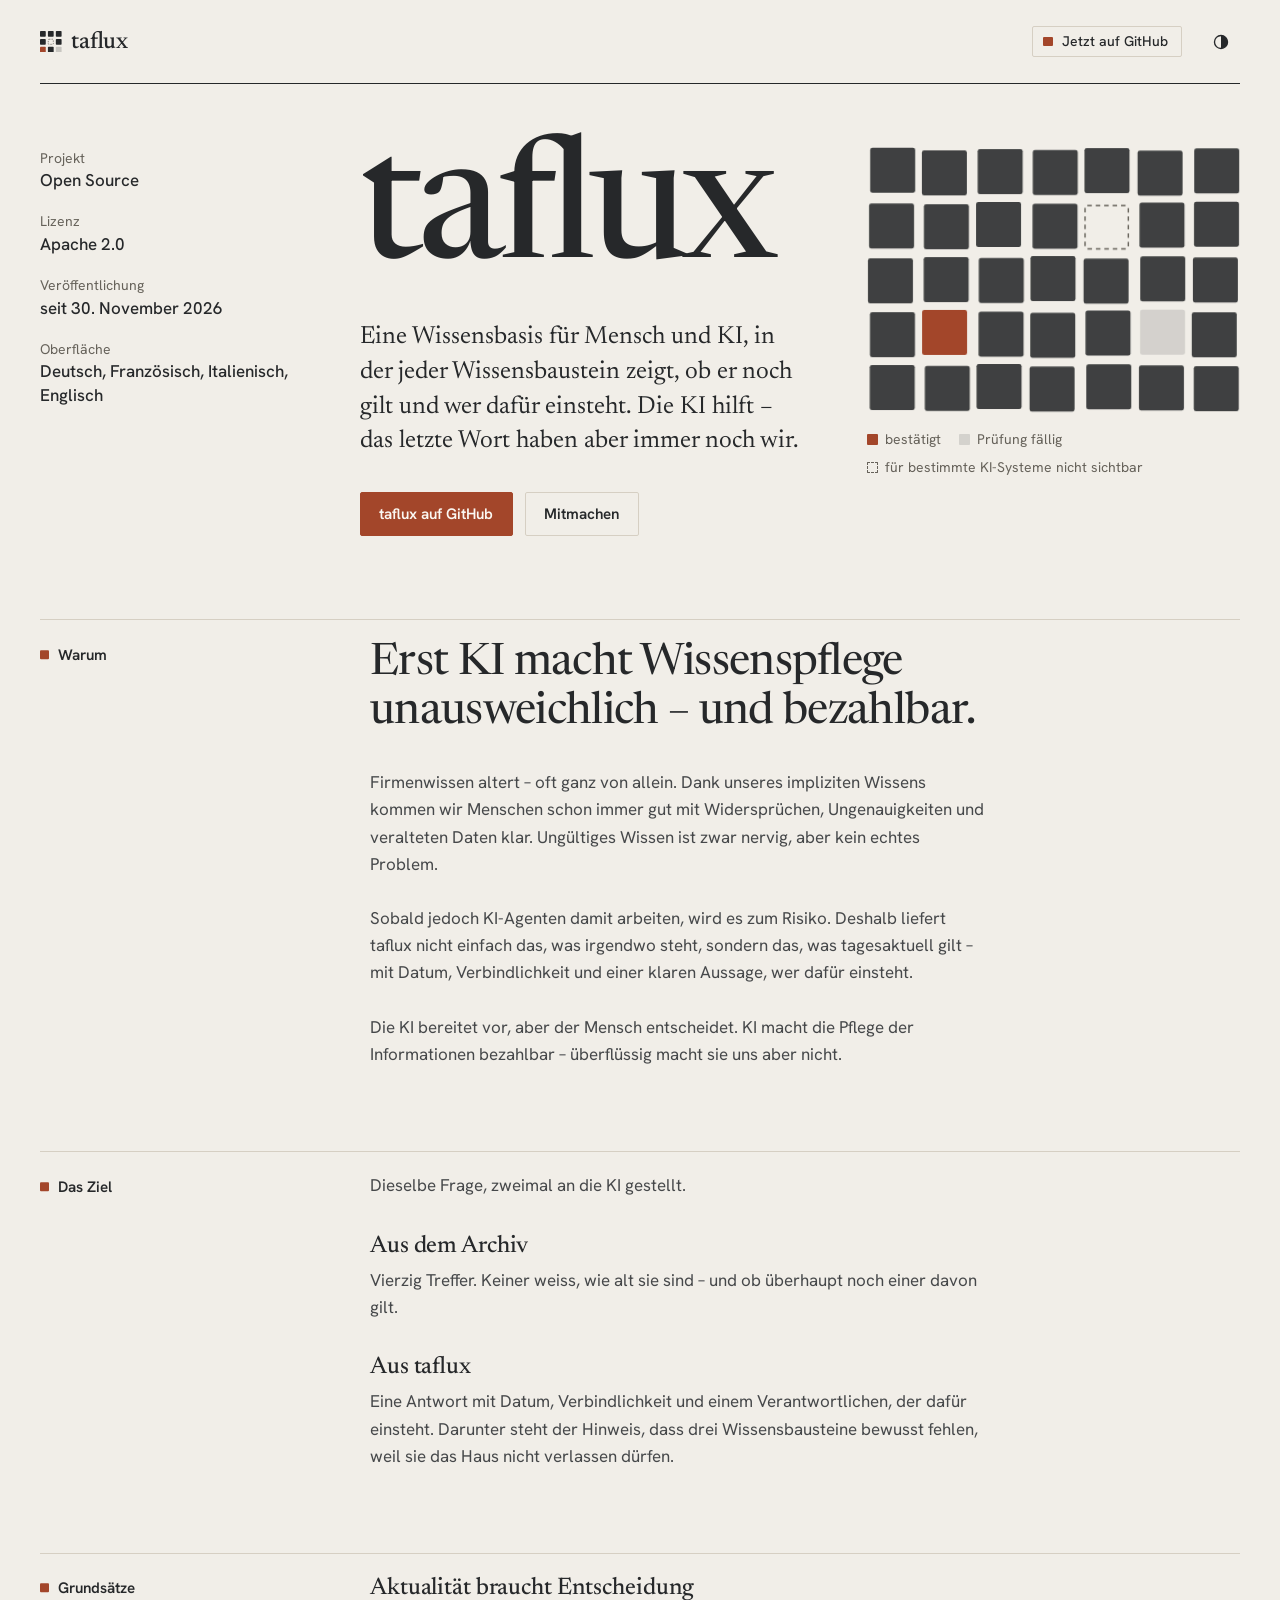
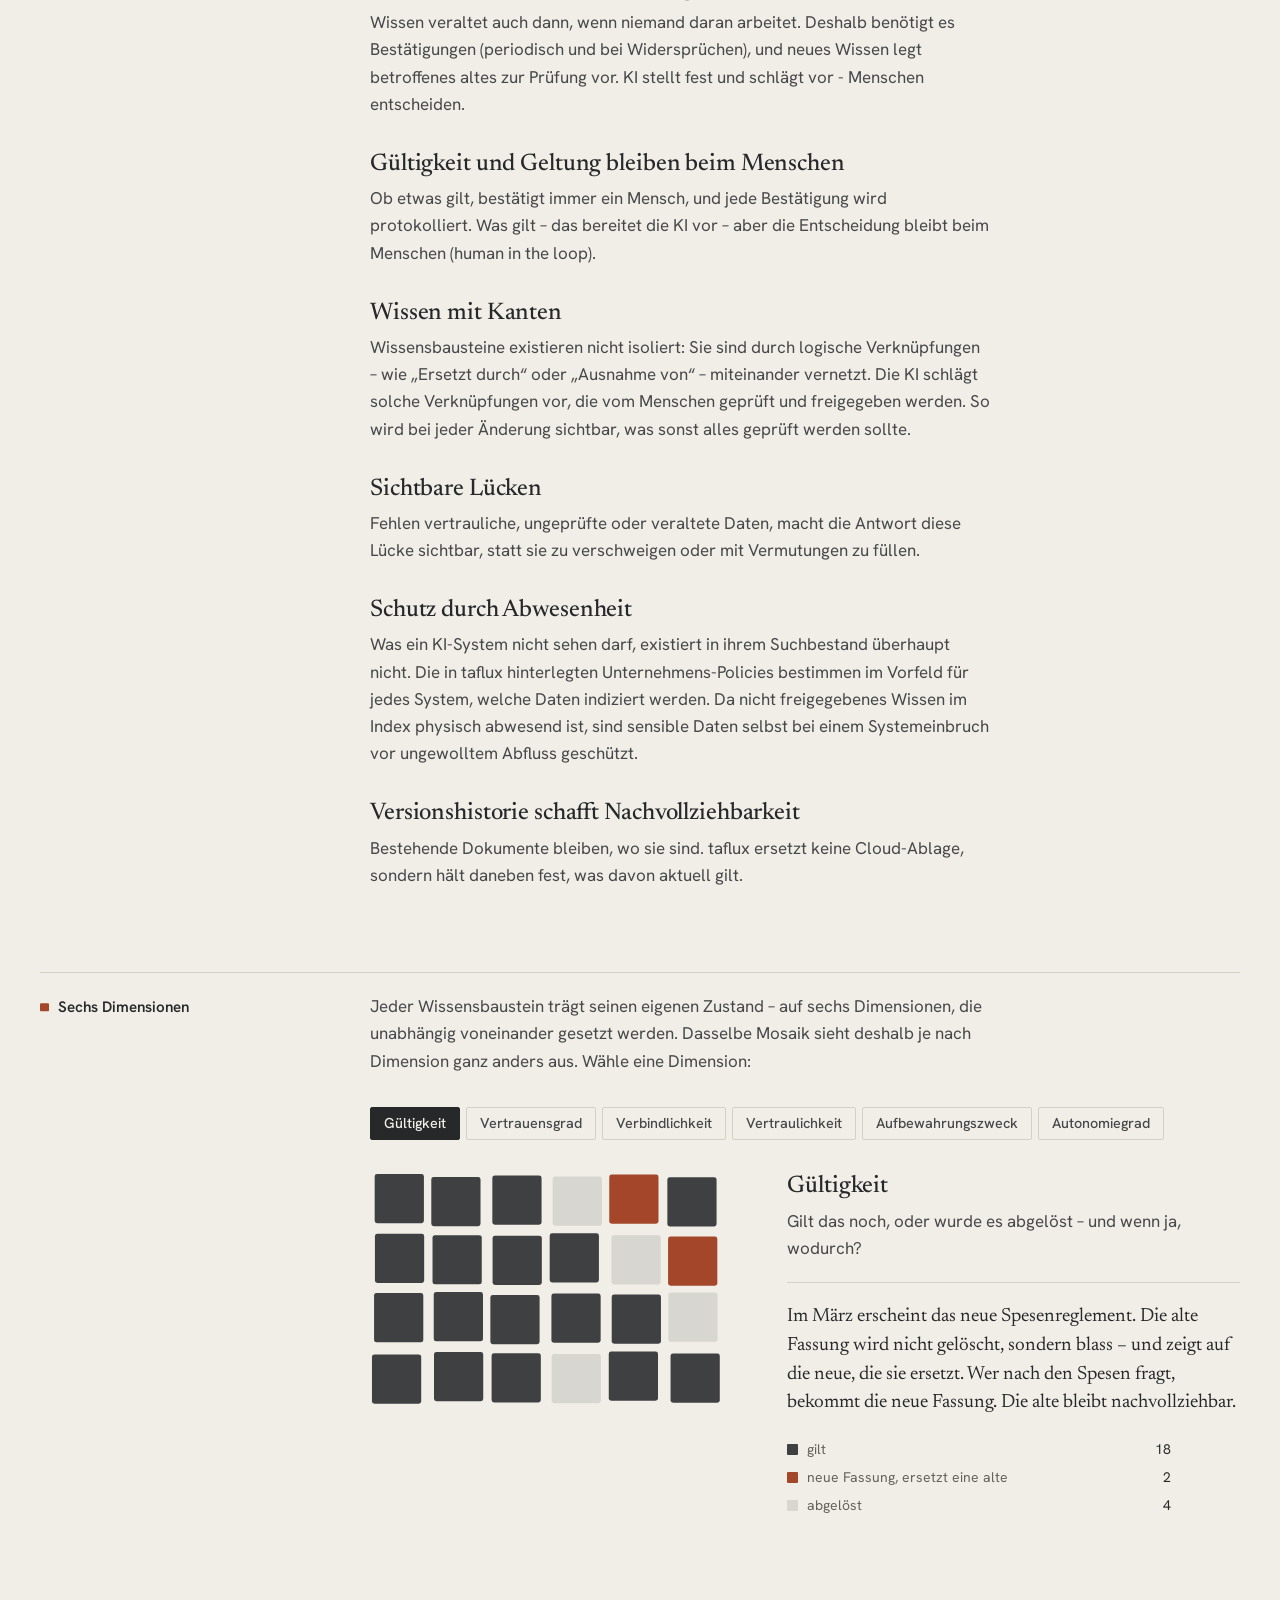
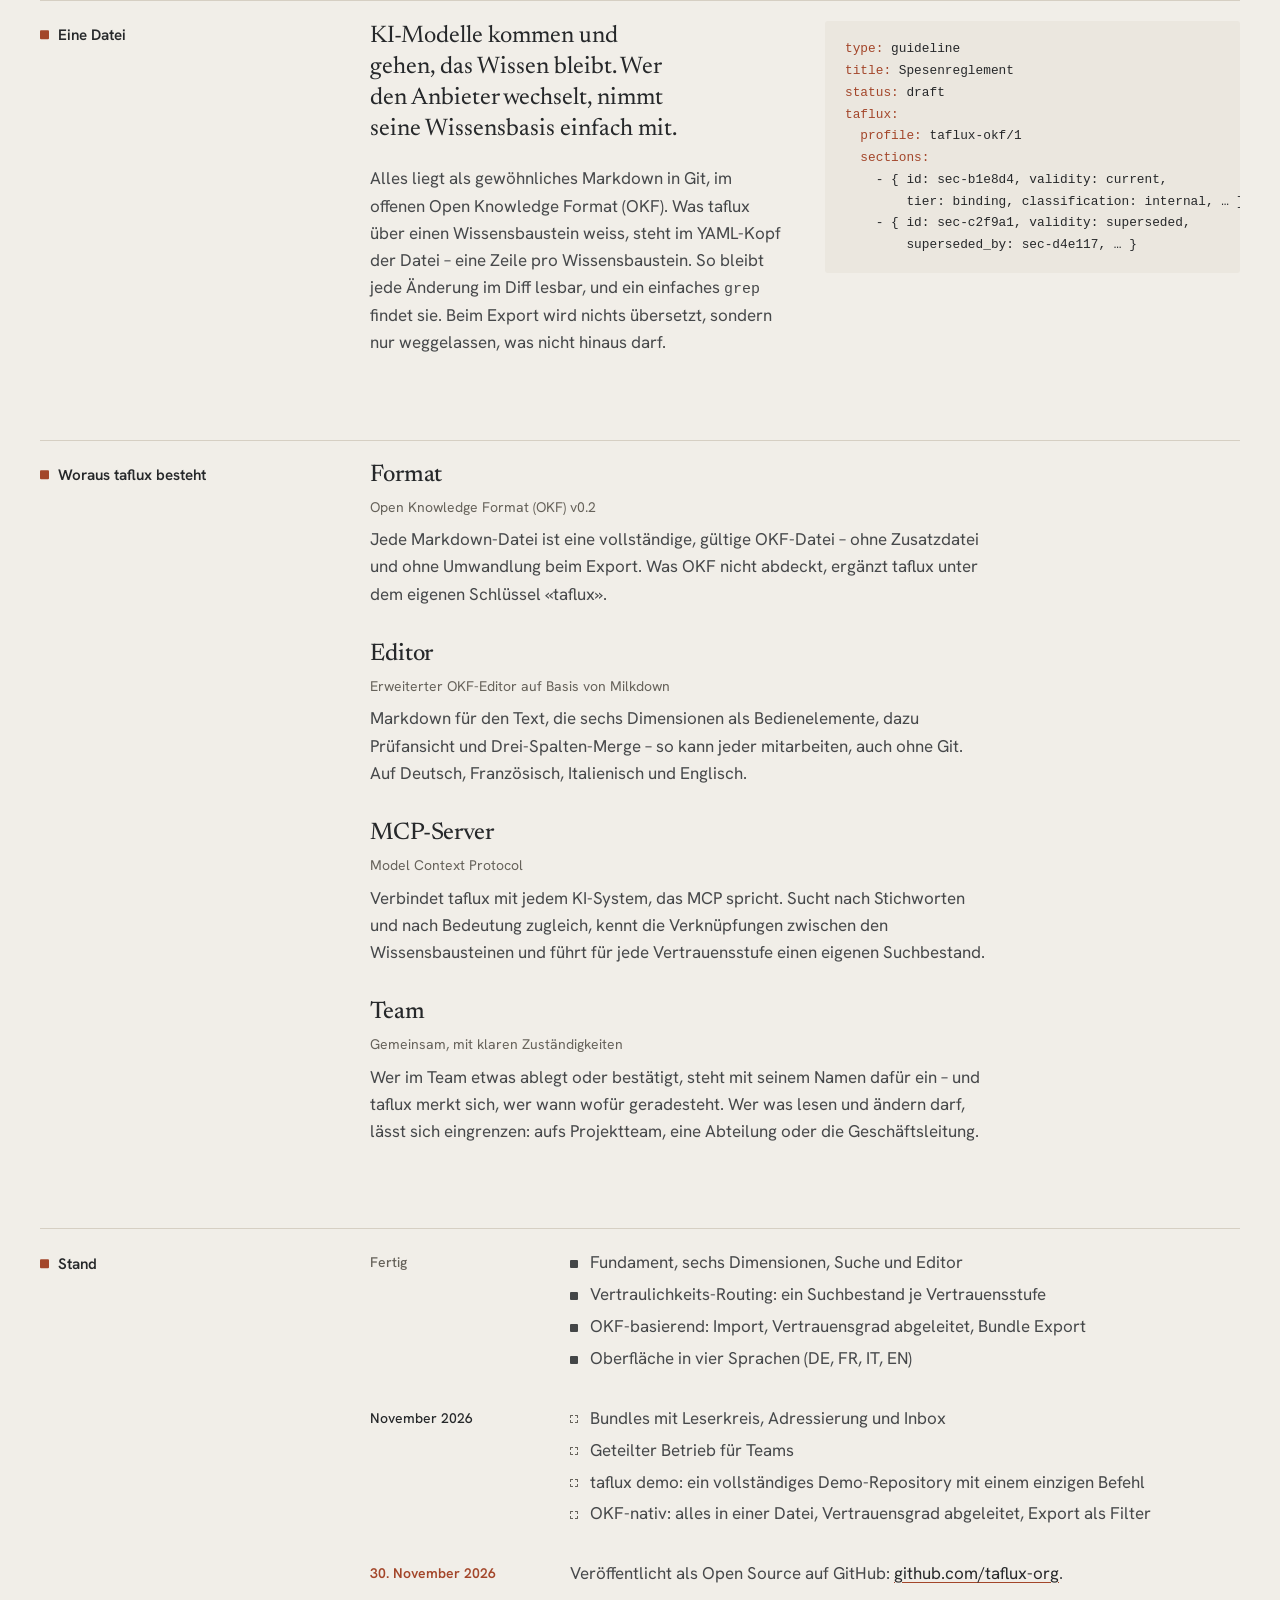
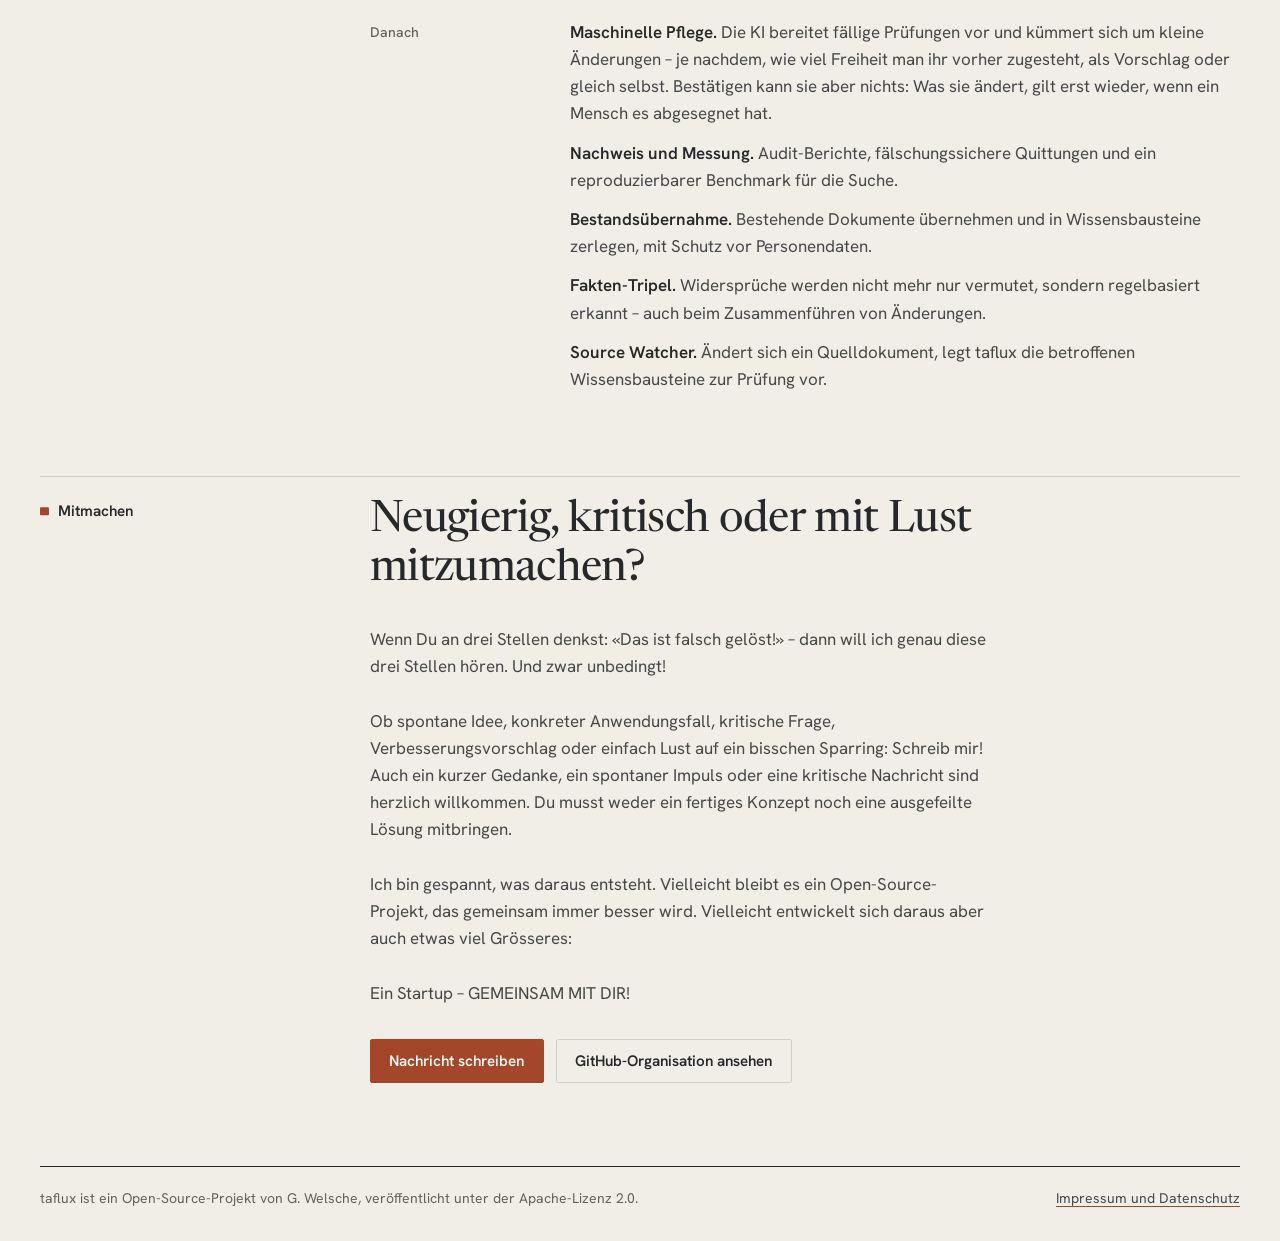
==== commit d2915001: "improve texts v0.2" ====
--- a/index.html
+++ b/index.html
@@ -1,5 +1,5 @@
 <!doctype html>
-<html lang="de-CH">
+<html lang="de-CH" xmlns="http://www.w3.org/1999/html">
 <head>
 	<meta charset="utf-8">
 	<meta name="viewport" content="width=device-width, initial-scale=1">
@@ -122,18 +122,9 @@
 			<div class="body">
 				<p class="statement">Erst KI macht Wissenspflege unausweichlich – und bezahlbar.</p>
 				<p class="prose">
-					Firmenwissen altert - oft auch, wenn niemand daran arbeitet.
-					<br><br>
-					Dank ihres impliziten Wissens können menschliche Akteure schon immer gut mit
-					Widersprüchen, Ungenauigkeiten und veralteten Daten umgehen. Ungültiges, fehlerhaftes
-					Wissen ist zwar lästig, aber kein echtes Problem.
-					<br><br>
-					Sobald aber KI-Agenten damit arbeiten, wird es zum Risiko. Deshalb liefert taflux
-					nicht einfach das, was irgendwo steht, sondern das, was heute gilt – mit Datum,
-					Verbindlichkeit und einer Aussage, wer dafür einsteht.
-					<br><br>
-					Die KI bereitet vor, aber die Menschen entscheiden. KI macht
-					die Pflege der Informationen bezahlbar – überflüssig macht sie sie aber nicht.
+					Firmenwissen altert – oft ganz von allein. Dank unseres impliziten Wissens kommen wir Menschen schon immer gut mit Widersprüchen, Ungenauigkeiten und veralteten Daten klar. Ungültiges Wissen ist zwar nervig, aber kein echtes Problem.<br><br>
+					Sobald jedoch KI-Agenten damit arbeiten, wird es zum Risiko. Deshalb liefert taflux nicht einfach das, was irgendwo steht, sondern das, was tagesaktuell gilt – mit Datum, Verbindlichkeit und einer klaren Aussage, wer dafür einsteht.<br><br>
+					Die KI bereitet vor, aber der Mensch entscheidet. KI macht die Pflege der Informationen bezahlbar – überflüssig macht sie uns aber nicht.
 				</p>
 			</div>
 		</section>
@@ -144,11 +135,11 @@
 			<div class="body">
 				<p class="prose">Dieselbe Frage, zweimal an die KI gestellt.</p>
 				<div class="compare">
-					<div class="compare-col">
+					<div>
 						<h3>Aus dem Archiv</h3>
 						<p>Vierzig Treffer. Keiner weiss, wie alt sie sind – und ob überhaupt noch einer davon gilt.</p>
 					</div>
-					<div class="compare-col compare-col--tf">
+					<div>
 						<h3>Aus taflux</h3>
 						<p>
 							Eine Antwort mit Datum, Verbindlichkeit und einem Verantwortlichen, der dafür einsteht.
@@ -164,12 +155,12 @@
 		<section class="block" aria-labelledby="grundsaetze">
 			<h2 class="label" id="grundsaetze">Grundsätze</h2>
 			<ul class="body cells cells-2">
-				<li><h3>Aktualität braucht Entscheidung</h3><p>Wissen veraltet auch dann, wenn niemand daran arbeitet. Deshalb benötigt es Bestätigungen (periodisch und bei Widersprüchen), und neues Wissen legt betroffenes altes zur Prüfung vor. KI stellt fest und legt zur Prüfung vor - Menschen entscheiden.</p></li>
+				<li><h3>Aktualität braucht Entscheidung</h3><p>Wissen veraltet auch dann, wenn niemand daran arbeitet. Deshalb benötigt es Bestätigungen (periodisch und bei Widersprüchen), und neues Wissen legt betroffenes altes zur Prüfung vor. KI stellt fest und schlägt vor - Menschen entscheiden.</p></li>
 				<li><h3>Gültigkeit und Geltung bleiben beim Menschen</h3><p>Ob etwas gilt, bestätigt immer ein Mensch, und jede Bestätigung wird protokolliert. Was gilt – das bereitet die KI vor – aber die Entscheidung bleibt beim Menschen (human in the loop).</p></li>
-				<li><h3>Wissen mit Kanten</h3><p>Wissensbausteine sind miteinander verknüpft, etwa durch «ersetzt» oder «Ausnahme von». Die KI schlägt Verknüpfungen vor, aber ein Mensch bestätigt sie. So zeigt jede Änderung, was sonst noch geprüft werden muss.</p></li>
-				<li><h3>Eine sichtbare Lücke</h3><p>Fehlt etwas, weil es vertraulich, ungeprüft oder veraltet ist, sagt die Antwort das offen, statt die Lücke mit Vermutungen zu füllen.</p></li>
-				<li><h3>Das Archiv bleibt</h3><p>Bestehende Dokumente bleiben, wo sie sind. taflux ersetzt keine Cloud-Ablage, sondern hält daneben fest, was davon aktuell gilt.</p></li>
-				<li><h3>Schutz durch Abwesenheit</h3><p>Was ein KI-System nicht sehen darf, ist in seinem Suchbestand gar nicht erst vorhanden. Solange niemand bestätigt hat, bleibt das Wissen im Haus.</p></li>
+				<li><h3>Wissen mit Kanten</h3><p>Wissensbausteine existieren nicht isoliert: Sie sind durch logische Verknüpfungen – wie „Ersetzt durch“ oder „Ausnahme von“ – miteinander vernetzt. Die KI schlägt solche Verknüpfungen vor, die vom Menschen geprüft und freigegeben werden. So wird bei jeder Änderung sichtbar, was sonst alles geprüft werden sollte.</p></li>
+				<li><h3>Sichtbare Lücken</h3><p>Fehlen vertrauliche, ungeprüfte oder veraltete Daten, macht die Antwort diese Lücke sichtbar, statt sie zu verschweigen oder mit Vermutungen zu füllen.</p></li>
+				<li><h3>Schutz durch Abwesenheit</h3><p>Was ein KI-System nicht sehen darf, existiert in ihrem Suchbestand überhaupt nicht. Die in taflux hinterlegten Unternehmens-Policies bestimmen im Vorfeld für jedes System, welche Daten indiziert werden. Da nicht freigegebenes Wissen im Index physisch abwesend ist, sind sensible Daten selbst bei einem Systemeinbruch vor ungewolltem Abfluss geschützt.</p></li>
+				<li><h3>Versionshistorie schafft Nachvollziehbarkeit</h3><p>Bestehende Dokumente bleiben, wo sie sind. taflux ersetzt keine Cloud-Ablage, sondern hält daneben fest, was davon aktuell gilt.</p></li>
 			</ul>
 		</section>
 
@@ -348,9 +339,13 @@
 			<div class="body">
 				<p class="statement" id="mitmachen-titel">Neugierig, kritisch oder mit Lust mitzumachen?</p>
 				<p class="prose">
-					Wenn du beim Lesen an drei Stellen denkst «das ist falsch gelöst» – dann will ich genau diese drei
-					Stellen hören. Feedback, Anwendungsfälle und Sparring sind genauso willkommen, gerade jetzt rund um
-					den Release.
+					Wenn Du an drei Stellen denkst: «Das ist falsch gelöst!» – dann will ich genau diese drei Stellen hören. Und zwar unbedingt!
+					<br><br>
+					Ob spontane Idee, konkreter Anwendungsfall, kritische Frage, Verbesserungsvorschlag oder einfach Lust auf ein bisschen Sparring: Schreib mir! Auch ein kurzer Gedanke, ein spontaner Impuls oder eine kritische Nachricht sind herzlich willkommen. Du musst weder ein fertiges Konzept noch eine ausgefeilte Lösung mitbringen.
+					<br><br>
+					Ich bin gespannt, was daraus entsteht. Vielleicht bleibt es ein Open-Source-Projekt, das gemeinsam immer besser wird. Vielleicht entwickelt sich daraus aber auch etwas viel Grösseres:
+					<br><br>
+					Ein Startup&nbsp;– <span style="text-wrap: nowrap;">GEMEINSAM MIT DIR!</span>
 				</p>
 				<p class="actions">
 					<a class="btn" href="#mitmachen" data-mail="taflux">Nachricht schreiben</a>
@@ -361,7 +356,7 @@
 	</main>
 
 	<footer class="foot wrap">
-		<p>taflux ist ein Open-Source-Projekt von Gabriel Welsche, veröffentlicht unter der Apache-Lizenz 2.0.</p>
+		<p>taflux ist ein Open-Source-Projekt von G. Welsche, veröffentlicht unter der Apache-Lizenz 2.0.</p>
 		<p><a href="impressum.html">Impressum und Datenschutz</a></p>
 	</footer>
 </body>
--- a/style.css
+++ b/style.css
@@ -506,9 +506,6 @@
 .prose + .cells {
 	margin-top: var(--space-m);
 }
-.compare-col:first-child p {
-	color: var(--muted);
-}
 
 /* ---------- Sechs Achsen: dasselbe Mosaik durch sechs Brillen ---------- */
 .lens {
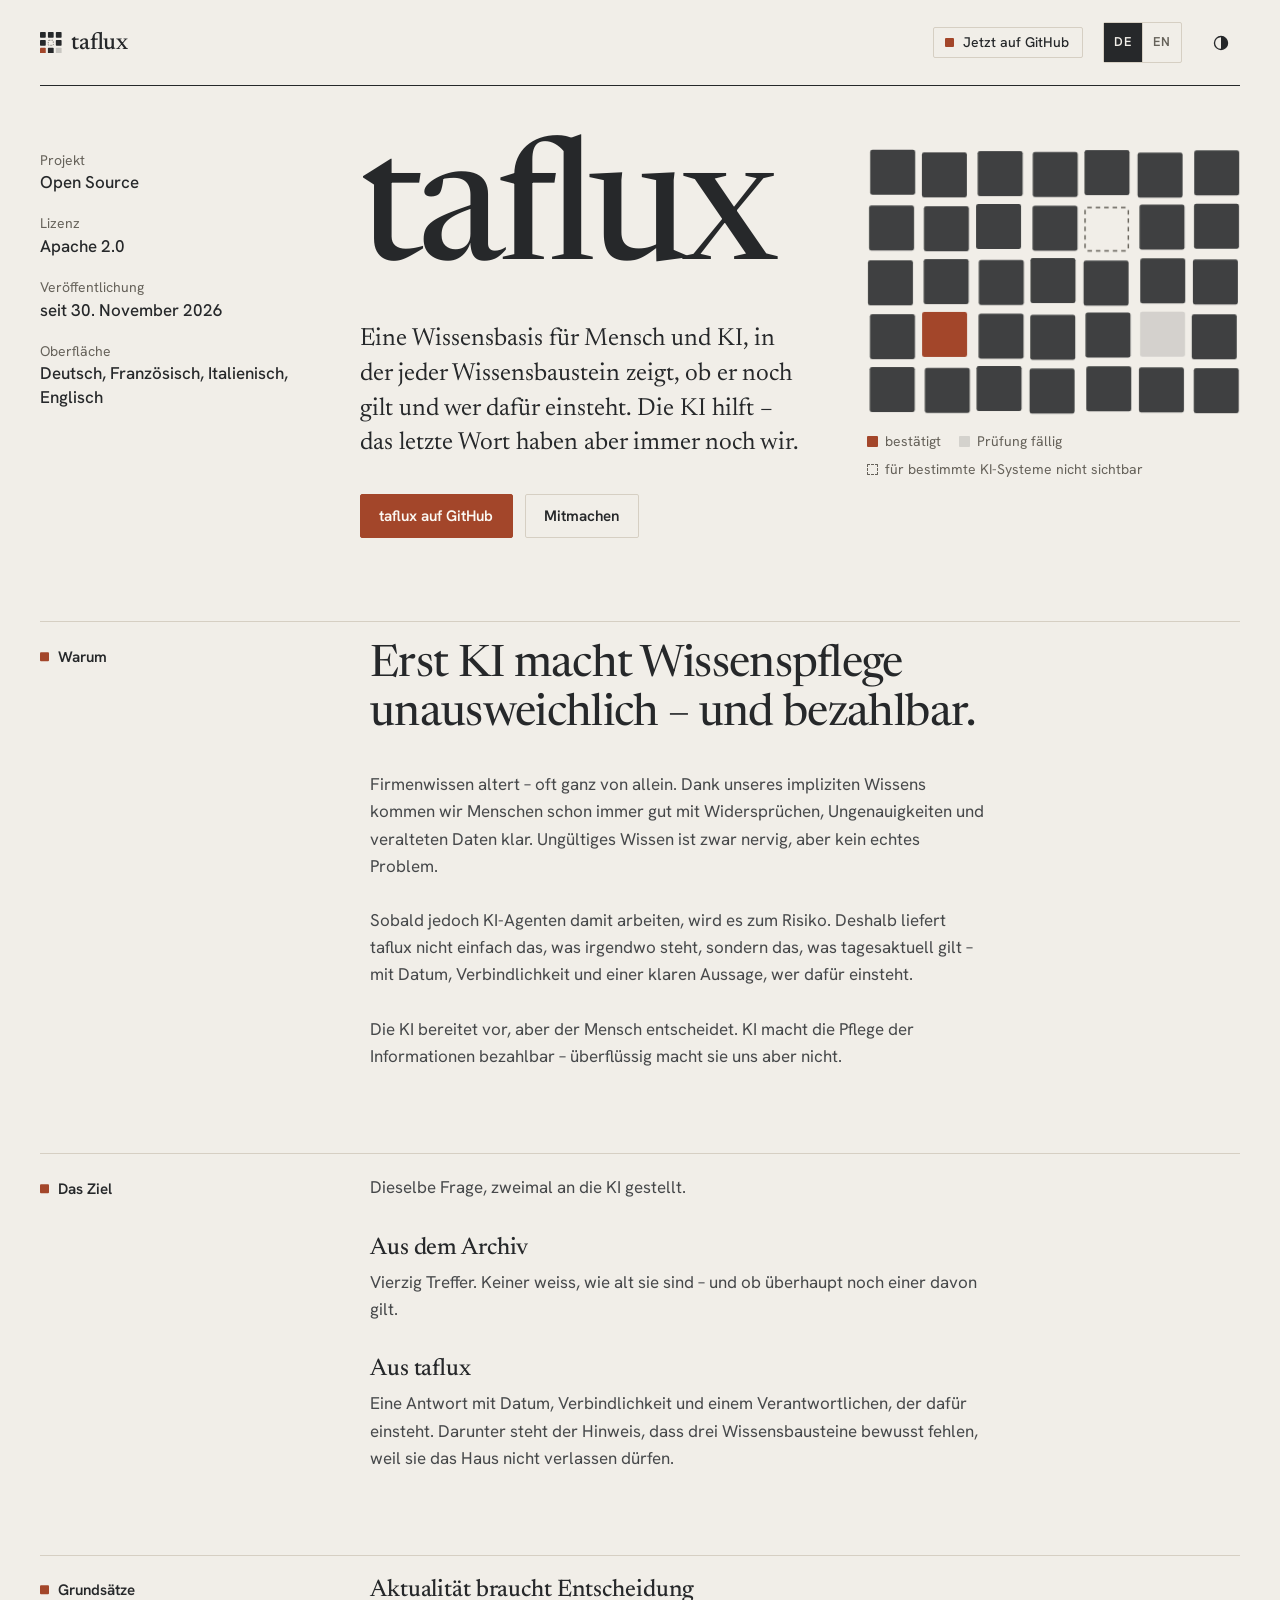
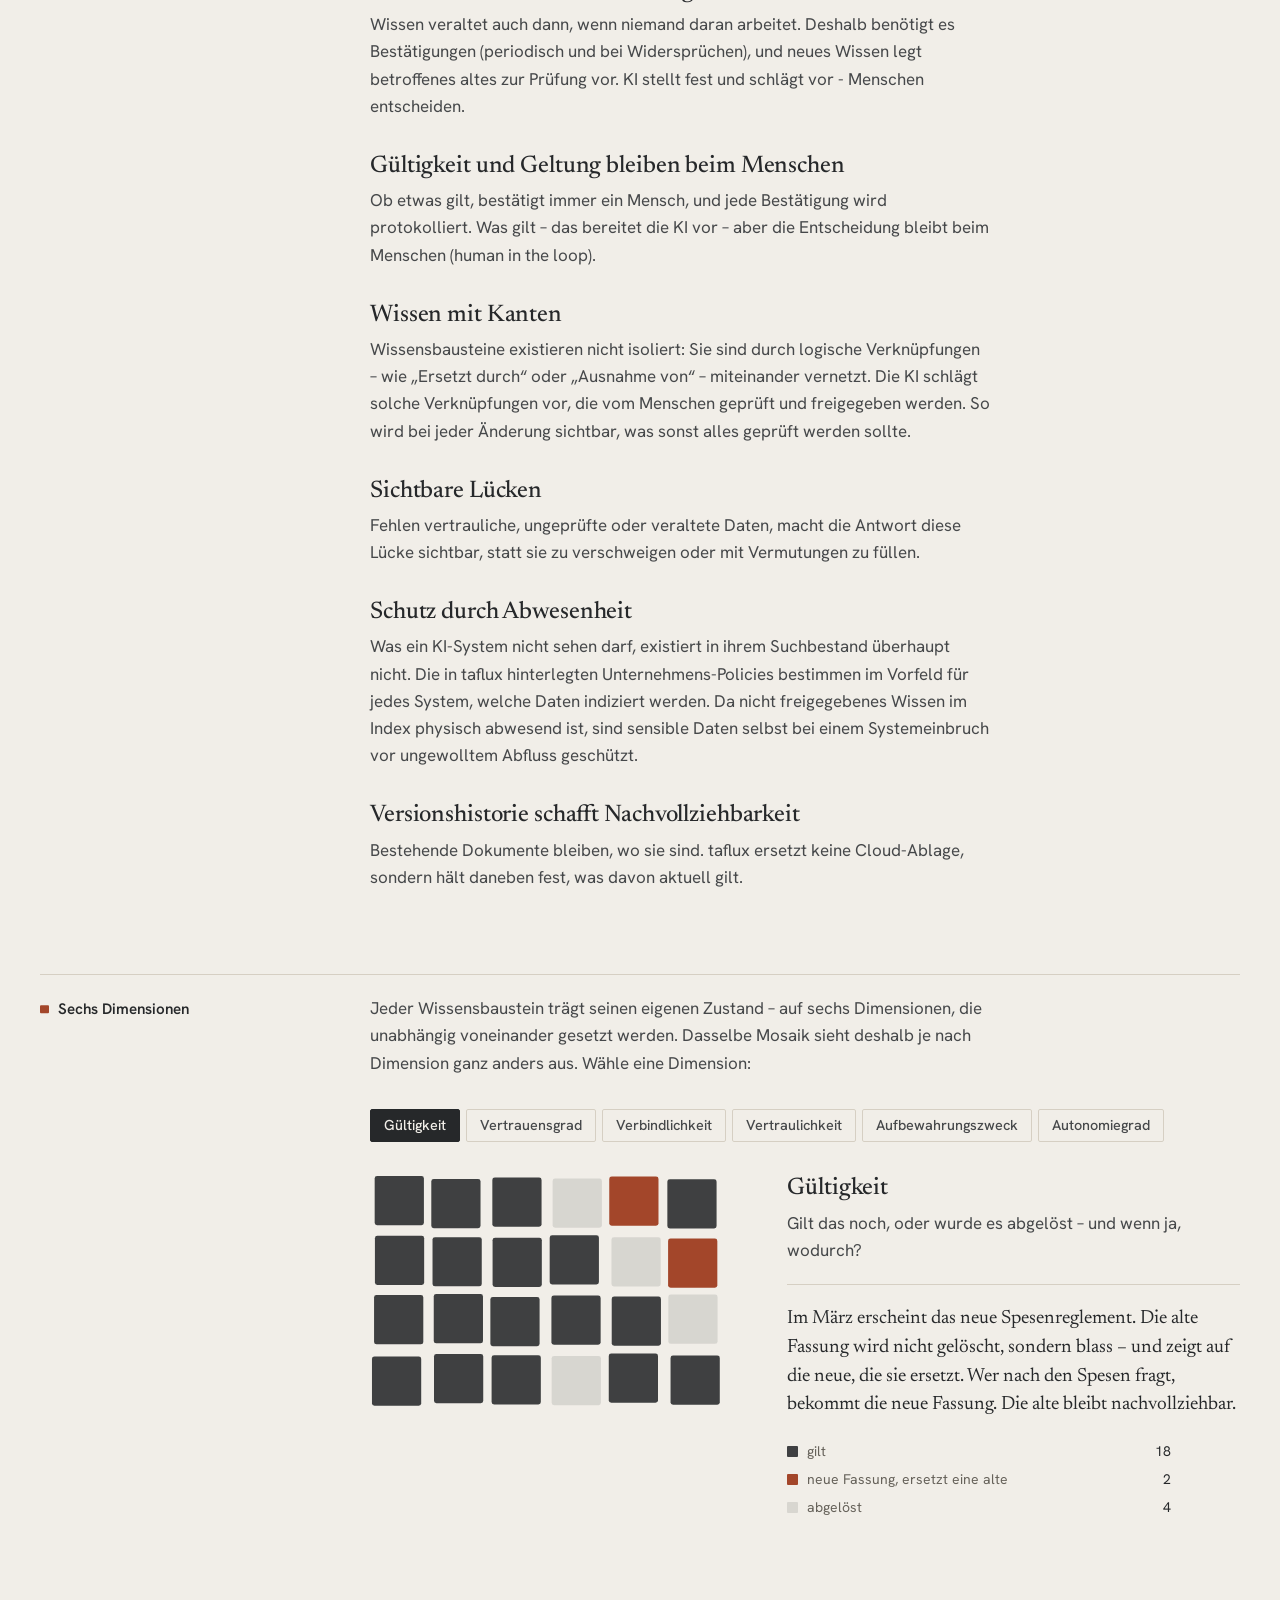
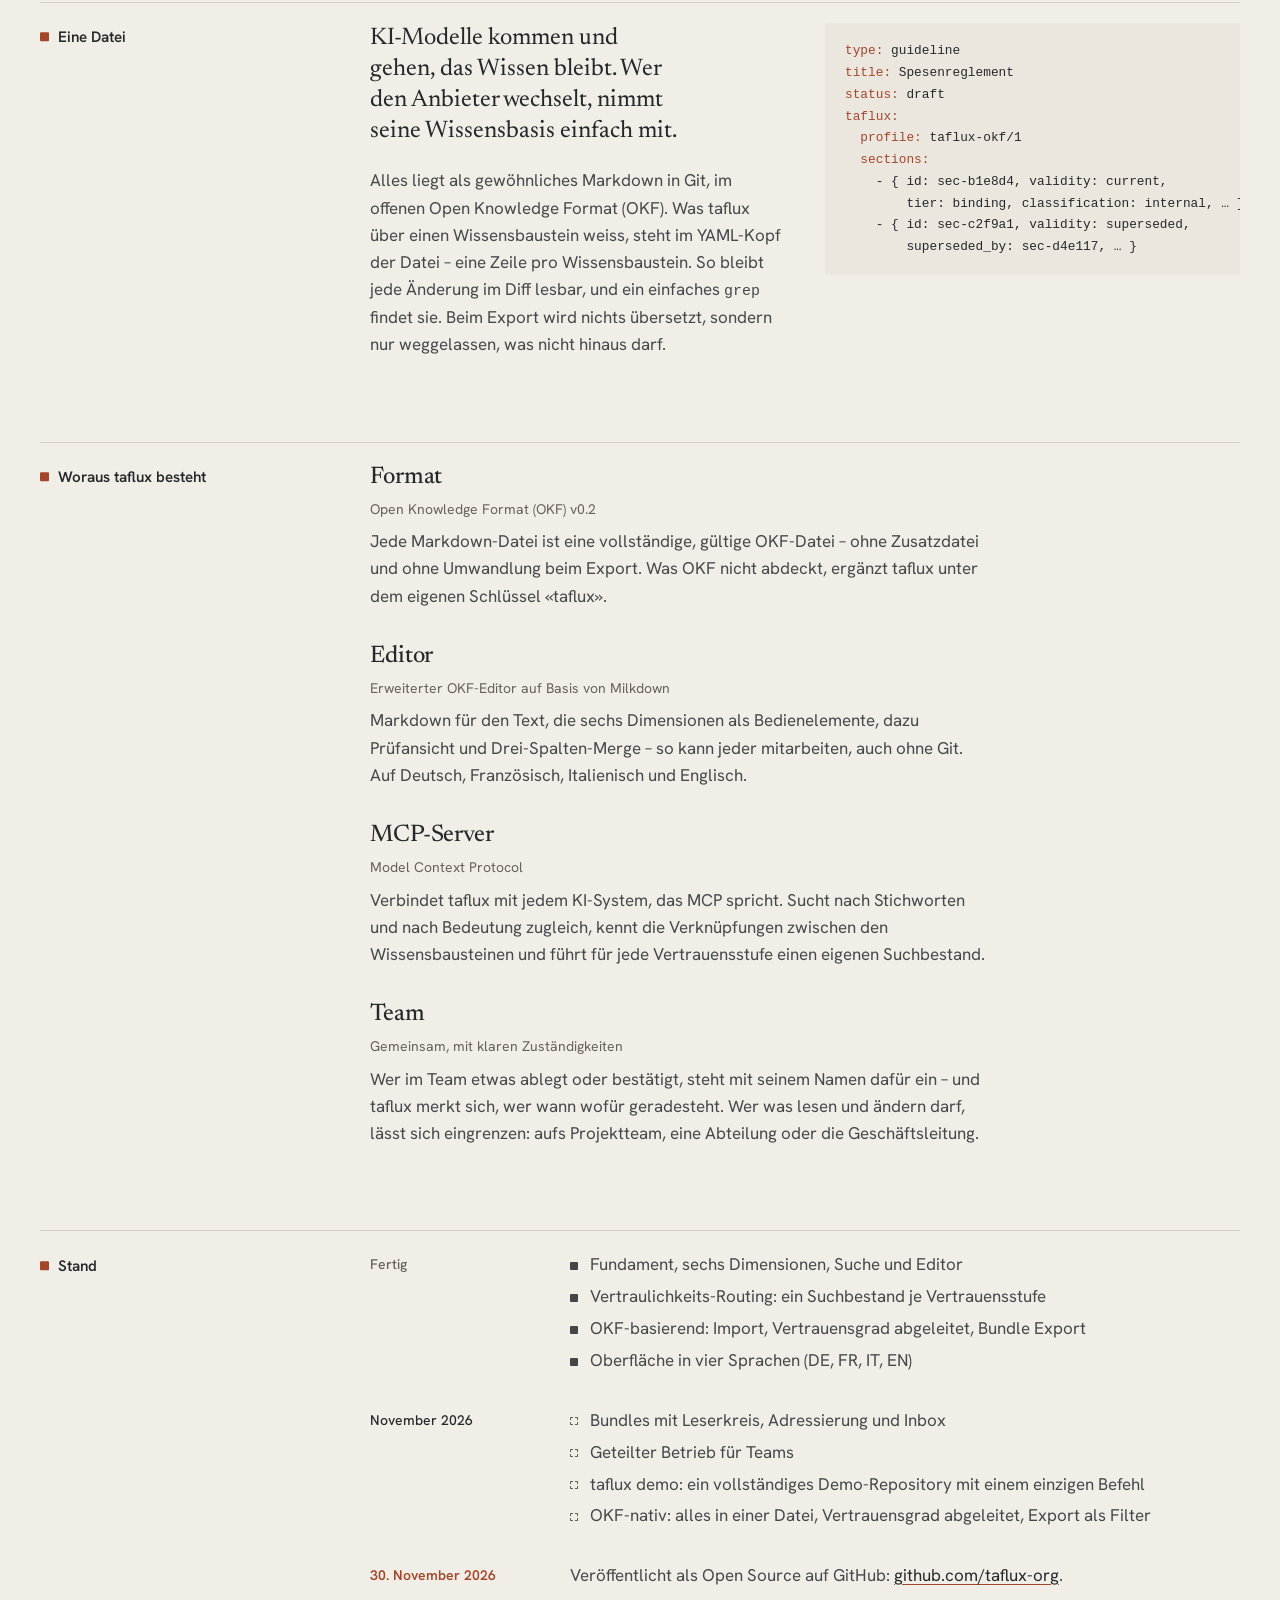
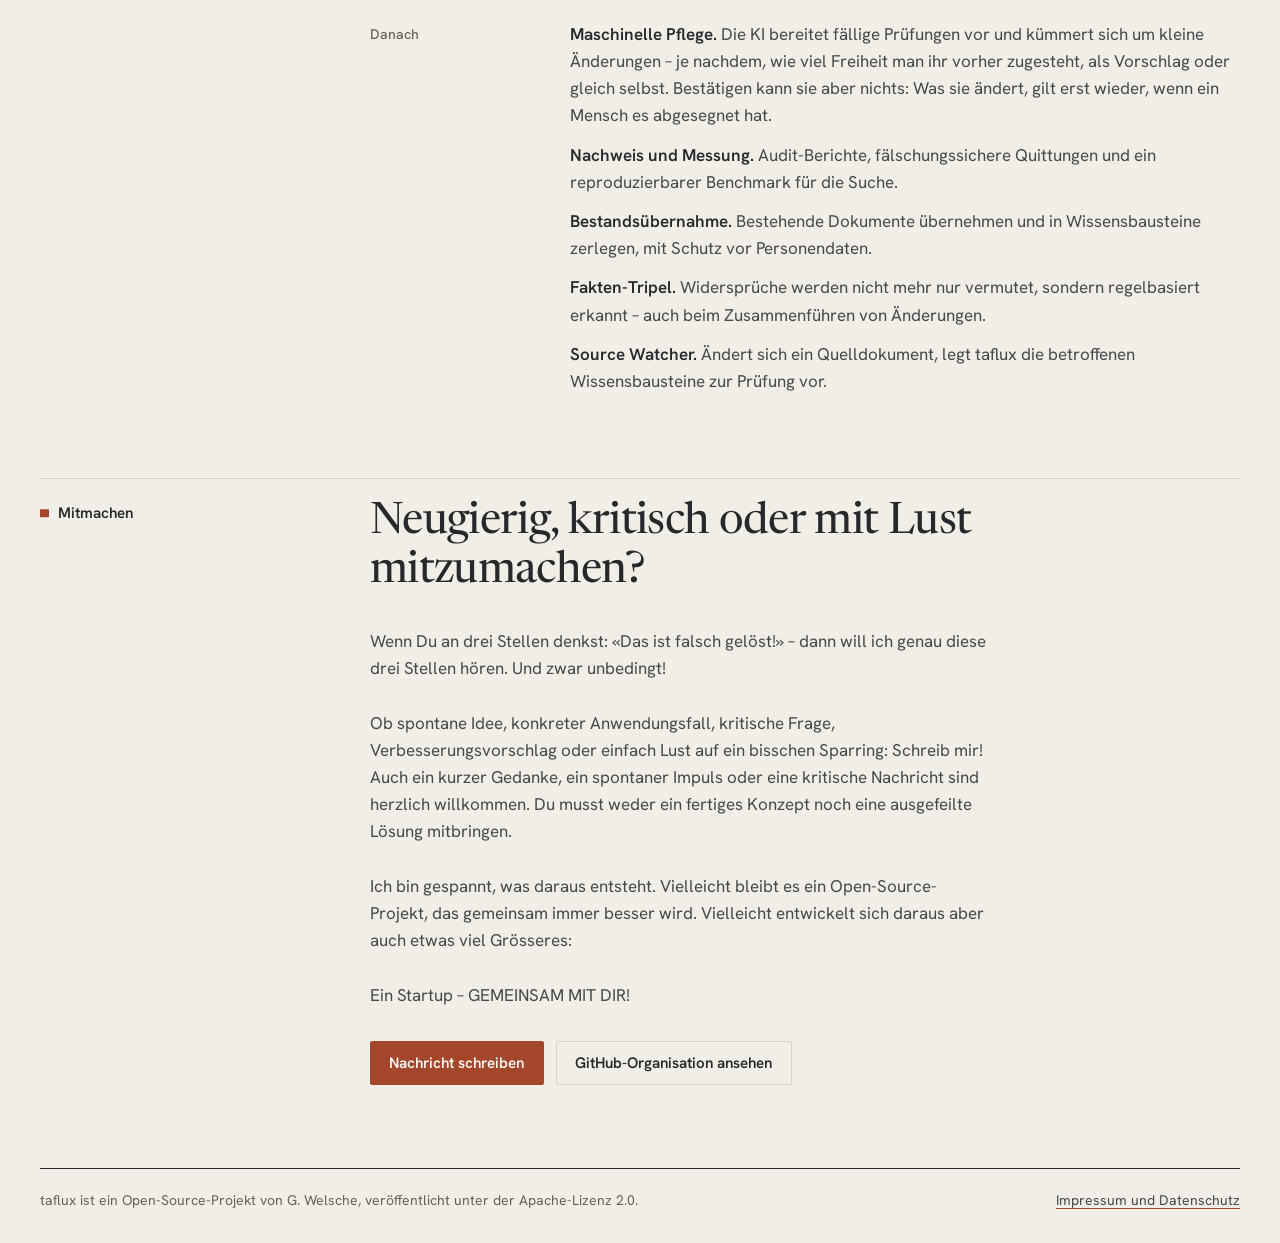
==== commit 19c3d63b: "add language en_gb" ====
--- a/index.html
+++ b/index.html
@@ -1,5 +1,5 @@
 <!doctype html>
-<html lang="de-CH" xmlns="http://www.w3.org/1999/html">
+<html lang="de-CH">
 <head>
 	<meta charset="utf-8">
 	<meta name="viewport" content="width=device-width, initial-scale=1">
@@ -9,209 +9,213 @@
 	<meta name="theme-color" content="#f1eee8" media="(prefers-color-scheme: light)">
 	<meta name="theme-color" content="#1f2123" media="(prefers-color-scheme: dark)">
 	<meta property="og:type" content="website">
+	<meta property="og:locale" content="de_CH">
+	<meta property="og:locale:alternate" content="en_GB">
 	<meta property="og:title" content="taflux">
 	<meta property="og:description" content="Eine Wissensbasis für Mensch und KI, in der jeder Wissensbaustein zeigt, ob er noch gilt und wer dafür einsteht.">
+	<!-- Sprachfassungen: main.js liest diese Links für die automatische Sprachwahl, daher vor dem Skript. -->
+	<link rel="alternate" hreflang="de" href="./">
+	<link rel="alternate" hreflang="en" href="index_en.html">
+	<link rel="alternate" hreflang="x-default" href="./">
 	<link rel="icon" href="favicon.svg" type="image/svg+xml">
 	<link rel="preload" href="fonts/newsreader-latin-opsz-normal.woff2" as="font" type="font/woff2" crossorigin>
 	<link rel="preload" href="fonts/hanken-grotesk-latin-wght-normal.woff2" as="font" type="font/woff2" crossorigin>
+	<!-- Bewusst ohne defer: Sprache und Theme stehen fest, bevor gezeichnet wird. -->
+	<script src="main.js"></script>
 	<link rel="stylesheet" href="style.css">
-	<script>
-		// Theme vor dem ersten Zeichnen setzen, damit nichts aufblitzt.
-		try {
-			var t = localStorage.getItem('taflux-theme');
-			if (t === 'light' || t === 'dark') document.documentElement.dataset.theme = t;
-		} catch (e) {}
-	</script>
-	<script src="main.js" defer></script>
 </head>
 <body>
-	<a class="skip" href="#inhalt">Zum Inhalt</a>
-
-	<header class="bar wrap">
-		<a class="brand" href="./" aria-label="taflux – Startseite">
-			<svg class="brand-mark" viewBox="0 0 30 30" aria-hidden="true">
-				<rect x="0" y="0" width="8" height="8" rx="1"/><rect x="11" y="0" width="8" height="8" rx="1"/><rect x="22" y="0" width="8" height="8" rx="1"/>
-				<rect x="0" y="11" width="8" height="8" rx="1"/><rect class="gap" x="11.5" y="11.5" width="7" height="7" rx="1"/><rect x="22" y="11" width="8" height="8" rx="1"/>
-				<rect x="0" y="22" width="8" height="8" rx="1" class="acc"/><rect x="11" y="22" width="8" height="8" rx="1"/><rect x="22" y="22" width="8" height="8" rx="1" class="faded"/>
+<a class="skip" href="#inhalt">Zum Inhalt</a>
+
+<header class="bar wrap">
+	<a class="brand" href="./" aria-label="taflux – Startseite">
+		<svg class="brand-mark" viewBox="0 0 30 30" aria-hidden="true">
+			<rect x="0" y="0" width="8" height="8" rx="1"/><rect x="11" y="0" width="8" height="8" rx="1"/><rect x="22" y="0" width="8" height="8" rx="1"/>
+			<rect x="0" y="11" width="8" height="8" rx="1"/><rect class="gap" x="11.5" y="11.5" width="7" height="7" rx="1"/><rect x="22" y="11" width="8" height="8" rx="1"/>
+			<rect x="0" y="22" width="8" height="8" rx="1" class="acc"/><rect x="11" y="22" width="8" height="8" rx="1"/><rect x="22" y="22" width="8" height="8" rx="1" class="faded"/>
+		</svg>
+		<span>taflux</span>
+	</a>
+	<p class="badge" data-release-badge>
+		<span class="badge-tile" aria-hidden="true"></span>
+		<span data-release-text>Veröffentlichung am 30.&nbsp;November&nbsp;2026</span>
+	</p>
+	<nav class="lang" aria-label="Sprache wählen">
+		<a href="./" hreflang="de" lang="de" data-lang="de" aria-current="page" aria-label="Deutsch">DE</a>
+		<a href="index_en.html" hreflang="en" lang="en" data-lang="en" aria-label="English">EN</a>
+	</nav>
+	<button class="theme" type="button" data-theme-toggle aria-label="Hell- oder Dunkelmodus umschalten">
+		<svg viewBox="0 0 20 20" width="18" height="18" aria-hidden="true"><circle cx="10" cy="10" r="7.25" fill="none" stroke="currentColor" stroke-width="1.5"/><path d="M10 2.75a7.25 7.25 0 0 1 0 14.5z" fill="currentColor"/></svg>
+	</button>
+</header>
+
+<main id="inhalt" class="wrap">
+	<!-- Kopf -->
+	<section class="hero" aria-labelledby="titel">
+		<dl class="facts">
+			<div><dt>Projekt</dt><dd>Open Source</dd></div>
+			<div><dt>Lizenz</dt><dd>Apache&nbsp;2.0</dd></div>
+			<div><dt>Veröffentlichung</dt><dd data-release-fact>30.&nbsp;November&nbsp;2026</dd></div>
+			<div><dt>Oberfläche</dt><dd>Deutsch, Französisch, Italienisch, Englisch</dd></div>
+		</dl>
+
+		<div class="hero-text">
+			<h1 id="titel">taflux</h1>
+			<p class="lead">
+				Eine Wissensbasis für Mensch und KI, in der jeder Wissensbaustein zeigt, ob er noch gilt und wer
+				dafür einsteht. Die KI hilft – das letzte Wort haben aber immer noch wir.
+			</p>
+			<p class="actions">
+				<a class="btn btn-locked" data-release-cta aria-disabled="true">
+					taflux auf GitHub
+					<span class="btn-flag" data-release-flag>ab 30.11.2026</span>
+				</a>
+				<a class="btn btn-quiet" href="#mitmachen">Mitmachen</a>
+			</p>
+		</div>
+
+		<figure class="hero-mosaic">
+			<svg class="mosaic" viewBox="-2 -2 332 236" role="img" aria-label="Mosaik aus Wissensbausteinen: einer ist bestätigt, einer ist zur Prüfung fällig, einer fehlt, weil diese KI ihn nicht sehen darf.">
+				<rect class="t d0" x="0.8" y="-1.4" width="40" height="40" rx="2"/>
+				<rect class="t d1" x="46.8" y="1.0" width="40" height="40" rx="2"/>
+				<rect class="t d2" x="96.4" y="-0.2" width="40" height="40" rx="2"/>
+				<rect class="t d3" x="145.4" y="0.6" width="40" height="40" rx="2"/>
+				<rect class="t d4" x="191.4" y="-1.0" width="40" height="40" rx="2"/>
+				<rect class="t d5" x="238.6" y="1.2" width="40" height="40" rx="2"/>
+				<rect class="t d6" x="289.0" y="-0.8" width="40" height="40" rx="2"/>
+				<rect class="t d1" x="-0.2" y="48.3" width="40" height="40" rx="2"/>
+				<rect class="t d2" x="48.6" y="48.8" width="40" height="40" rx="2"/>
+				<rect class="t d3" x="95.0" y="46.8" width="40" height="40" rx="2"/>
+				<rect class="t d4" x="145.2" y="48.4" width="40" height="40" rx="2"/>
+				<rect class="t-gap" x="191.9" y="50.1" width="38.5" height="38.5" rx="2"/>
+				<rect class="t d6" x="240.3" y="47.4" width="40" height="40" rx="2"/>
+				<rect class="t d7" x="288.8" y="46.6" width="40" height="40" rx="2"/>
+				<rect class="t d2" x="-1.2" y="97.0" width="40" height="40" rx="2"/>
+				<rect class="t d3" x="48.4" y="95.8" width="40" height="40" rx="2"/>
+				<rect class="t d4" x="97.4" y="96.6" width="40" height="40" rx="2"/>
+				<rect class="t d5" x="143.4" y="95.0" width="40" height="40" rx="2"/>
+				<rect class="t d6" x="190.6" y="97.2" width="40" height="40" rx="2"/>
+				<rect class="t d7" x="241.0" y="95.2" width="40" height="40" rx="2"/>
+				<rect class="t d8" x="287.8" y="96.3" width="40" height="40" rx="2"/>
+				<rect class="t d3" x="0.6" y="144.8" width="40" height="40" rx="2"/>
+				<rect class="t t-acc d4" x="47.0" y="142.8" width="40" height="40" rx="2"/>
+				<rect class="t d5" x="97.2" y="144.4" width="40" height="40" rx="2"/>
+				<rect class="t d6" x="143.2" y="145.4" width="40" height="40" rx="2"/>
+				<rect class="t d7" x="192.3" y="143.4" width="40" height="40" rx="2"/>
+				<rect class="t t-faded d8" x="240.8" y="142.6" width="40" height="40" rx="2"/>
+				<rect class="t d9" x="286.8" y="145.0" width="40" height="40" rx="2"/>
+				<rect class="t d4" x="0.4" y="191.8" width="40" height="40" rx="2"/>
+				<rect class="t d5" x="49.4" y="192.6" width="40" height="40" rx="2"/>
+				<rect class="t d6" x="95.4" y="191.0" width="40" height="40" rx="2"/>
+				<rect class="t d7" x="142.6" y="193.2" width="40" height="40" rx="2"/>
+				<rect class="t d8" x="193.0" y="191.2" width="40" height="40" rx="2"/>
+				<rect class="t d9" x="239.8" y="192.3" width="40" height="40" rx="2"/>
+				<rect class="t d10" x="288.6" y="192.8" width="40" height="40" rx="2"/>
 			</svg>
-			<span>taflux</span>
-		</a>
-		<p class="badge" data-release-badge>
-			<span class="badge-tile" aria-hidden="true"></span>
-			<span data-release-text>Veröffentlichung am 30.&nbsp;November&nbsp;2026</span>
-		</p>
-		<button class="theme" type="button" data-theme-toggle aria-label="Hell- oder Dunkelmodus umschalten">
-			<svg viewBox="0 0 20 20" width="18" height="18" aria-hidden="true"><circle cx="10" cy="10" r="7.25" fill="none" stroke="currentColor" stroke-width="1.5"/><path d="M10 2.75a7.25 7.25 0 0 1 0 14.5z" fill="currentColor"/></svg>
-		</button>
-	</header>
-
-	<main id="inhalt" class="wrap">
-		<!-- Kopf -->
-		<section class="hero" aria-labelledby="titel">
-			<dl class="facts">
-				<div><dt>Projekt</dt><dd>Open Source</dd></div>
-				<div><dt>Lizenz</dt><dd>Apache&nbsp;2.0</dd></div>
-				<div><dt>Veröffentlichung</dt><dd data-release-fact>30.&nbsp;November&nbsp;2026</dd></div>
-				<div><dt>Oberfläche</dt><dd>Deutsch, Französisch, Italienisch, Englisch</dd></div>
-			</dl>
-
-			<div class="hero-text">
-				<h1 id="titel">taflux</h1>
-				<p class="lead">
-					Eine Wissensbasis für Mensch und KI, in der jeder Wissensbaustein zeigt, ob er noch gilt und wer
-					dafür einsteht. Die KI hilft – das letzte Wort haben aber immer noch wir.
-				</p>
-				<p class="actions">
-					<a class="btn btn-locked" data-release-cta aria-disabled="true">
-						taflux auf GitHub
-						<span class="btn-flag" data-release-flag>ab 30.11.2026</span>
-					</a>
-					<a class="btn btn-quiet" href="#mitmachen">Mitmachen</a>
-				</p>
-			</div>
-
-			<figure class="hero-mosaic">
-				<svg class="mosaic" viewBox="-2 -2 332 236" role="img" aria-label="Mosaik aus Wissensbausteinen: einer ist bestätigt, einer ist zur Prüfung fällig, einer fehlt, weil diese KI ihn nicht sehen darf.">
-				<rect class="t" style="--i:0" x="0.8" y="-1.4" width="40" height="40" rx="2"/>
-				<rect class="t" style="--i:1" x="46.8" y="1.0" width="40" height="40" rx="2"/>
-				<rect class="t" style="--i:2" x="96.4" y="-0.2" width="40" height="40" rx="2"/>
-				<rect class="t" style="--i:3" x="145.4" y="0.6" width="40" height="40" rx="2"/>
-				<rect class="t" style="--i:4" x="191.4" y="-1.0" width="40" height="40" rx="2"/>
-				<rect class="t" style="--i:5" x="238.6" y="1.2" width="40" height="40" rx="2"/>
-				<rect class="t" style="--i:6" x="289.0" y="-0.8" width="40" height="40" rx="2"/>
-				<rect class="t" style="--i:1" x="-0.2" y="48.3" width="40" height="40" rx="2"/>
-				<rect class="t" style="--i:2" x="48.6" y="48.8" width="40" height="40" rx="2"/>
-				<rect class="t" style="--i:3" x="95.0" y="46.8" width="40" height="40" rx="2"/>
-				<rect class="t" style="--i:4" x="145.2" y="48.4" width="40" height="40" rx="2"/>
-				<rect class="t-gap" x="191.9" y="50.1" width="38.5" height="38.5" rx="2"/>
-				<rect class="t" style="--i:6" x="240.3" y="47.4" width="40" height="40" rx="2"/>
-				<rect class="t" style="--i:7" x="288.8" y="46.6" width="40" height="40" rx="2"/>
-				<rect class="t" style="--i:2" x="-1.2" y="97.0" width="40" height="40" rx="2"/>
-				<rect class="t" style="--i:3" x="48.4" y="95.8" width="40" height="40" rx="2"/>
-				<rect class="t" style="--i:4" x="97.4" y="96.6" width="40" height="40" rx="2"/>
-				<rect class="t" style="--i:5" x="143.4" y="95.0" width="40" height="40" rx="2"/>
-				<rect class="t" style="--i:6" x="190.6" y="97.2" width="40" height="40" rx="2"/>
-				<rect class="t" style="--i:7" x="241.0" y="95.2" width="40" height="40" rx="2"/>
-				<rect class="t" style="--i:8" x="287.8" y="96.3" width="40" height="40" rx="2"/>
-				<rect class="t" style="--i:3" x="0.6" y="144.8" width="40" height="40" rx="2"/>
-				<rect class="t t-acc" style="--i:4" x="47.0" y="142.8" width="40" height="40" rx="2"/>
-				<rect class="t" style="--i:5" x="97.2" y="144.4" width="40" height="40" rx="2"/>
-				<rect class="t" style="--i:6" x="143.2" y="145.4" width="40" height="40" rx="2"/>
-				<rect class="t" style="--i:7" x="192.3" y="143.4" width="40" height="40" rx="2"/>
-				<rect class="t t-faded" style="--i:8" x="240.8" y="142.6" width="40" height="40" rx="2"/>
-				<rect class="t" style="--i:9" x="286.8" y="145.0" width="40" height="40" rx="2"/>
-				<rect class="t" style="--i:4" x="0.4" y="191.8" width="40" height="40" rx="2"/>
-				<rect class="t" style="--i:5" x="49.4" y="192.6" width="40" height="40" rx="2"/>
-				<rect class="t" style="--i:6" x="95.4" y="191.0" width="40" height="40" rx="2"/>
-				<rect class="t" style="--i:7" x="142.6" y="193.2" width="40" height="40" rx="2"/>
-				<rect class="t" style="--i:8" x="193.0" y="191.2" width="40" height="40" rx="2"/>
-				<rect class="t" style="--i:9" x="239.8" y="192.3" width="40" height="40" rx="2"/>
-				<rect class="t" style="--i:10" x="288.6" y="192.8" width="40" height="40" rx="2"/>
-				</svg>
-				<figcaption class="legend">
-					<span><i class="sw sw-acc" aria-hidden="true"></i>bestätigt</span>
-					<span><i class="sw sw-faded" aria-hidden="true"></i>Prüfung fällig</span>
-					<span><i class="sw sw-gap" aria-hidden="true"></i>für bestimmte KI-Systeme nicht sichtbar</span>
-				</figcaption>
-			</figure>
-		</section>
-
-		<!-- Warum -->
-		<section class="block" aria-labelledby="warum">
-			<h2 class="label" id="warum">Warum</h2>
-			<div class="body">
-				<p class="statement">Erst KI macht Wissenspflege unausweichlich – und bezahlbar.</p>
-				<p class="prose">
-					Firmenwissen altert – oft ganz von allein. Dank unseres impliziten Wissens kommen wir Menschen schon immer gut mit Widersprüchen, Ungenauigkeiten und veralteten Daten klar. Ungültiges Wissen ist zwar nervig, aber kein echtes Problem.<br><br>
-					Sobald jedoch KI-Agenten damit arbeiten, wird es zum Risiko. Deshalb liefert taflux nicht einfach das, was irgendwo steht, sondern das, was tagesaktuell gilt – mit Datum, Verbindlichkeit und einer klaren Aussage, wer dafür einsteht.<br><br>
-					Die KI bereitet vor, aber der Mensch entscheidet. KI macht die Pflege der Informationen bezahlbar – überflüssig macht sie uns aber nicht.
-				</p>
-			</div>
-		</section>
-
-		<!-- Ziel -->
-		<section class="block" aria-labelledby="ziel">
-			<h2 class="label" id="ziel">Das Ziel</h2>
-			<div class="body">
-				<p class="prose">Dieselbe Frage, zweimal an die KI gestellt.</p>
-				<div class="compare">
-					<div>
-						<h3>Aus dem Archiv</h3>
-						<p>Vierzig Treffer. Keiner weiss, wie alt sie sind – und ob überhaupt noch einer davon gilt.</p>
-					</div>
-					<div>
-						<h3>Aus taflux</h3>
-						<p>
-							Eine Antwort mit Datum, Verbindlichkeit und einem Verantwortlichen, der dafür einsteht.
-							Darunter steht der Hinweis,
-							dass drei Wissensbausteine bewusst fehlen, weil sie das Haus nicht verlassen dürfen.
-						</p>
-					</div>
+			<figcaption class="legend">
+				<span><i class="sw sw-acc" aria-hidden="true"></i>bestätigt</span>
+				<span><i class="sw sw-faded" aria-hidden="true"></i>Prüfung fällig</span>
+				<span><i class="sw sw-gap" aria-hidden="true"></i>für bestimmte KI-Systeme nicht sichtbar</span>
+			</figcaption>
+		</figure>
+	</section>
+
+	<!-- Warum -->
+	<section class="block" aria-labelledby="warum">
+		<h2 class="label" id="warum">Warum</h2>
+		<div class="body">
+			<p class="statement">Erst KI macht Wissenspflege unausweichlich – und bezahlbar.</p>
+			<p class="prose">
+				Firmenwissen altert – oft ganz von allein. Dank unseres impliziten Wissens kommen wir Menschen schon immer gut mit Widersprüchen, Ungenauigkeiten und veralteten Daten klar. Ungültiges Wissen ist zwar nervig, aber kein echtes Problem.<br><br>
+				Sobald jedoch KI-Agenten damit arbeiten, wird es zum Risiko. Deshalb liefert taflux nicht einfach das, was irgendwo steht, sondern das, was tagesaktuell gilt – mit Datum, Verbindlichkeit und einer klaren Aussage, wer dafür einsteht.<br><br>
+				Die KI bereitet vor, aber der Mensch entscheidet. KI macht die Pflege der Informationen bezahlbar – überflüssig macht sie uns aber nicht.
+			</p>
+		</div>
+	</section>
+
+	<!-- Ziel -->
+	<section class="block" aria-labelledby="ziel">
+		<h2 class="label" id="ziel">Das Ziel</h2>
+		<div class="body">
+			<p class="prose">Dieselbe Frage, zweimal an die KI gestellt.</p>
+			<div class="compare">
+				<div>
+					<h3>Aus dem Archiv</h3>
+					<p>Vierzig Treffer. Keiner weiss, wie alt sie sind – und ob überhaupt noch einer davon gilt.</p>
+				</div>
+				<div>
+					<h3>Aus taflux</h3>
+					<p>
+						Eine Antwort mit Datum, Verbindlichkeit und einem Verantwortlichen, der dafür einsteht.
+						Darunter steht der Hinweis,
+						dass drei Wissensbausteine bewusst fehlen, weil sie das Haus nicht verlassen dürfen.
+					</p>
 				</div>
 			</div>
-		</section>
-
-		<!-- Grundsätze -->
-		<section class="block" aria-labelledby="grundsaetze">
-			<h2 class="label" id="grundsaetze">Grundsätze</h2>
-			<ul class="body cells cells-2">
-				<li><h3>Aktualität braucht Entscheidung</h3><p>Wissen veraltet auch dann, wenn niemand daran arbeitet. Deshalb benötigt es Bestätigungen (periodisch und bei Widersprüchen), und neues Wissen legt betroffenes altes zur Prüfung vor. KI stellt fest und schlägt vor - Menschen entscheiden.</p></li>
-				<li><h3>Gültigkeit und Geltung bleiben beim Menschen</h3><p>Ob etwas gilt, bestätigt immer ein Mensch, und jede Bestätigung wird protokolliert. Was gilt – das bereitet die KI vor – aber die Entscheidung bleibt beim Menschen (human in the loop).</p></li>
-				<li><h3>Wissen mit Kanten</h3><p>Wissensbausteine existieren nicht isoliert: Sie sind durch logische Verknüpfungen – wie „Ersetzt durch“ oder „Ausnahme von“ – miteinander vernetzt. Die KI schlägt solche Verknüpfungen vor, die vom Menschen geprüft und freigegeben werden. So wird bei jeder Änderung sichtbar, was sonst alles geprüft werden sollte.</p></li>
-				<li><h3>Sichtbare Lücken</h3><p>Fehlen vertrauliche, ungeprüfte oder veraltete Daten, macht die Antwort diese Lücke sichtbar, statt sie zu verschweigen oder mit Vermutungen zu füllen.</p></li>
-				<li><h3>Schutz durch Abwesenheit</h3><p>Was ein KI-System nicht sehen darf, existiert in ihrem Suchbestand überhaupt nicht. Die in taflux hinterlegten Unternehmens-Policies bestimmen im Vorfeld für jedes System, welche Daten indiziert werden. Da nicht freigegebenes Wissen im Index physisch abwesend ist, sind sensible Daten selbst bei einem Systemeinbruch vor ungewolltem Abfluss geschützt.</p></li>
-				<li><h3>Versionshistorie schafft Nachvollziehbarkeit</h3><p>Bestehende Dokumente bleiben, wo sie sind. taflux ersetzt keine Cloud-Ablage, sondern hält daneben fest, was davon aktuell gilt.</p></li>
-			</ul>
-		</section>
-
-		<!-- Dimensionen -->
-		<section class="block" aria-labelledby="dimensionen">
-			<h2 class="label" id="dimensionen">Sechs Dimensionen</h2>
-			<div class="body">
-				<p class="prose">
-					Jeder Wissensbaustein trägt seinen eigenen Zustand – auf sechs Dimensionen, die 
-					unabhängig voneinander gesetzt werden. Dasselbe Mosaik sieht deshalb je nach 
-					Dimension ganz anders aus. Wähle eine Dimension:				
-				</p>
-				<div class="lens" data-lens>
-					<div class="lens-tabs" role="tablist" aria-label="Dimension wählen" hidden>
-						<button type="button" role="tab" id="tab-gueltigkeit" aria-controls="lens-gueltigkeit" aria-selected="true">Gültigkeit</button>
-						<button type="button" role="tab" id="tab-vertrauensgrad" aria-controls="lens-vertrauensgrad" aria-selected="false" tabindex="-1">Vertrauensgrad</button>
-						<button type="button" role="tab" id="tab-verbindlichkeit" aria-controls="lens-verbindlichkeit" aria-selected="false" tabindex="-1">Verbindlichkeit</button>
-						<button type="button" role="tab" id="tab-vertraulichkeit" aria-controls="lens-vertraulichkeit" aria-selected="false" tabindex="-1">Vertraulichkeit</button>
-						<button type="button" role="tab" id="tab-aufbewahrungszweck" aria-controls="lens-aufbewahrungszweck" aria-selected="false" tabindex="-1">Aufbewahrungszweck</button>
-						<button type="button" role="tab" id="tab-autonomiegrad" aria-controls="lens-autonomiegrad" aria-selected="false" tabindex="-1">Autonomiegrad</button>
-					</div>
-					<div class="lens-stage">
-						<figure class="lens-figure">
-							<svg class="lens-mosaic" viewBox="-3 -3 286 190" aria-hidden="true">
-							<g class="lt" data-s="s" style="--i:0"><rect class="o" x="1.6" y="-0.6" width="38.5" height="38.5" rx="2"/><rect class="f" x="0.8" y="-1.4" width="40" height="40" rx="2"/></g>
-							<g class="lt" data-s="s" style="--i:1"><rect class="o" x="47.5" y="1.8" width="38.5" height="38.5" rx="2"/><rect class="f" x="46.8" y="1.0" width="40" height="40" rx="2"/></g>
-							<g class="lt" data-s="s" style="--i:2"><rect class="o" x="97.2" y="0.6" width="38.5" height="38.5" rx="2"/><rect class="f" x="96.4" y="-0.2" width="40" height="40" rx="2"/></g>
-							<g class="lt" data-s="f" style="--i:3"><rect class="o" x="146.2" y="1.4" width="38.5" height="38.5" rx="2"/><rect class="f" x="145.4" y="0.6" width="40" height="40" rx="2"/></g>
-							<g class="lt" data-s="c" style="--i:4"><rect class="o" x="192.2" y="-0.2" width="38.5" height="38.5" rx="2"/><rect class="f" x="191.4" y="-1.0" width="40" height="40" rx="2"/></g>
-							<g class="lt" data-s="s" style="--i:5"><rect class="o" x="239.3" y="1.9" width="38.5" height="38.5" rx="2"/><rect class="f" x="238.6" y="1.2" width="40" height="40" rx="2"/></g>
-							<g class="lt" data-s="s" style="--i:1"><rect class="o" x="1.8" y="48.0" width="38.5" height="38.5" rx="2"/><rect class="f" x="1.0" y="47.2" width="40" height="40" rx="2"/></g>
-							<g class="lt" data-s="s" style="--i:2"><rect class="o" x="48.5" y="49.0" width="38.5" height="38.5" rx="2"/><rect class="f" x="47.8" y="48.3" width="40" height="40" rx="2"/></g>
-							<g class="lt" data-s="s" style="--i:3"><rect class="o" x="97.3" y="49.5" width="38.5" height="38.5" rx="2"/><rect class="f" x="96.6" y="48.8" width="40" height="40" rx="2"/></g>
-							<g class="lt" data-s="s" style="--i:4"><rect class="o" x="143.8" y="47.5" width="38.5" height="38.5" rx="2"/><rect class="f" x="143.0" y="46.8" width="40" height="40" rx="2"/></g>
-							<g class="lt" data-s="f" style="--i:5"><rect class="o" x="193.9" y="49.1" width="38.5" height="38.5" rx="2"/><rect class="f" x="193.2" y="48.4" width="40" height="40" rx="2"/></g>
-							<g class="lt" data-s="c" style="--i:6"><rect class="o" x="239.9" y="50.1" width="38.5" height="38.5" rx="2"/><rect class="f" x="239.2" y="49.4" width="40" height="40" rx="2"/></g>
-							<g class="lt" data-s="s" style="--i:2"><rect class="o" x="1.1" y="96.2" width="38.5" height="38.5" rx="2"/><rect class="f" x="0.3" y="95.4" width="40" height="40" rx="2"/></g>
-							<g class="lt" data-s="s" style="--i:3"><rect class="o" x="49.5" y="95.3" width="38.5" height="38.5" rx="2"/><rect class="f" x="48.8" y="94.6" width="40" height="40" rx="2"/></g>
-							<g class="lt" data-s="s" style="--i:4"><rect class="o" x="95.5" y="97.8" width="38.5" height="38.5" rx="2"/><rect class="f" x="94.8" y="97.0" width="40" height="40" rx="2"/></g>
-							<g class="lt" data-s="s" style="--i:5"><rect class="o" x="145.2" y="96.5" width="38.5" height="38.5" rx="2"/><rect class="f" x="144.4" y="95.8" width="40" height="40" rx="2"/></g>
-							<g class="lt" data-s="s" style="--i:6"><rect class="o" x="194.2" y="97.3" width="38.5" height="38.5" rx="2"/><rect class="f" x="193.4" y="96.6" width="40" height="40" rx="2"/></g>
-							<g class="lt" data-s="f" style="--i:7"><rect class="o" x="240.2" y="95.8" width="38.5" height="38.5" rx="2"/><rect class="f" x="239.4" y="95.0" width="40" height="40" rx="2"/></g>
-							<g class="lt" data-s="s" style="--i:3"><rect class="o" x="-0.6" y="145.9" width="38.5" height="38.5" rx="2"/><rect class="f" x="-1.4" y="145.2" width="40" height="40" rx="2"/></g>
-							<g class="lt" data-s="s" style="--i:4"><rect class="o" x="49.8" y="143.9" width="38.5" height="38.5" rx="2"/><rect class="f" x="49.0" y="143.2" width="40" height="40" rx="2"/></g>
-							<g class="lt" data-s="s" style="--i:5"><rect class="o" x="96.5" y="145.1" width="38.5" height="38.5" rx="2"/><rect class="f" x="95.8" y="144.3" width="40" height="40" rx="2"/></g>
-							<g class="lt" data-s="f" style="--i:6"><rect class="o" x="145.3" y="145.6" width="38.5" height="38.5" rx="2"/><rect class="f" x="144.6" y="144.8" width="40" height="40" rx="2"/></g>
-							<g class="lt" data-s="s" style="--i:7"><rect class="o" x="191.8" y="143.6" width="38.5" height="38.5" rx="2"/><rect class="f" x="191.0" y="142.8" width="40" height="40" rx="2"/></g>
-							<g class="lt" data-s="s" style="--i:8"><rect class="o" x="241.9" y="145.2" width="38.5" height="38.5" rx="2"/><rect class="f" x="241.2" y="144.4" width="40" height="40" rx="2"/></g>
+		</div>
+	</section>
+
+	<!-- Grundsätze -->
+	<section class="block" aria-labelledby="grundsaetze">
+		<h2 class="label" id="grundsaetze">Grundsätze</h2>
+		<ul class="body cells cells-2">
+			<li><h3>Aktualität braucht Entscheidung</h3><p>Wissen veraltet auch dann, wenn niemand daran arbeitet. Deshalb benötigt es Bestätigungen (periodisch und bei Widersprüchen), und neues Wissen legt betroffenes altes zur Prüfung vor. KI stellt fest und schlägt vor - Menschen entscheiden.</p></li>
+			<li><h3>Gültigkeit und Geltung bleiben beim Menschen</h3><p>Ob etwas gilt, bestätigt immer ein Mensch, und jede Bestätigung wird protokolliert. Was gilt – das bereitet die KI vor – aber die Entscheidung bleibt beim Menschen (human in the loop).</p></li>
+			<li><h3>Wissen mit Kanten</h3><p>Wissensbausteine existieren nicht isoliert: Sie sind durch logische Verknüpfungen – wie „Ersetzt durch“ oder „Ausnahme von“ – miteinander vernetzt. Die KI schlägt solche Verknüpfungen vor, die vom Menschen geprüft und freigegeben werden. So wird bei jeder Änderung sichtbar, was sonst alles geprüft werden sollte.</p></li>
+			<li><h3>Sichtbare Lücken</h3><p>Fehlen vertrauliche, ungeprüfte oder veraltete Daten, macht die Antwort diese Lücke sichtbar, statt sie zu verschweigen oder mit Vermutungen zu füllen.</p></li>
+			<li><h3>Schutz durch Abwesenheit</h3><p>Was ein KI-System nicht sehen darf, existiert in ihrem Suchbestand überhaupt nicht. Die in taflux hinterlegten Unternehmens-Policies bestimmen im Vorfeld für jedes System, welche Daten indiziert werden. Da nicht freigegebenes Wissen im Index physisch abwesend ist, sind sensible Daten selbst bei einem Systemeinbruch vor ungewolltem Abfluss geschützt.</p></li>
+			<li><h3>Versionshistorie schafft Nachvollziehbarkeit</h3><p>Bestehende Dokumente bleiben, wo sie sind. taflux ersetzt keine Cloud-Ablage, sondern hält daneben fest, was davon aktuell gilt.</p></li>
+		</ul>
+	</section>
+
+	<!-- Dimensionen -->
+	<section class="block" aria-labelledby="dimensionen">
+		<h2 class="label" id="dimensionen">Sechs Dimensionen</h2>
+		<div class="body">
+			<p class="prose">
+				Jeder Wissensbaustein trägt seinen eigenen Zustand – auf sechs Dimensionen, die
+				unabhängig voneinander gesetzt werden. Dasselbe Mosaik sieht deshalb je nach
+				Dimension ganz anders aus. Wähle eine Dimension:
+			</p>
+			<div class="lens" data-lens>
+				<div class="lens-tabs" role="tablist" aria-label="Dimension wählen" hidden>
+					<button type="button" role="tab" id="tab-gueltigkeit" aria-controls="lens-gueltigkeit" aria-selected="true">Gültigkeit</button>
+					<button type="button" role="tab" id="tab-vertrauensgrad" aria-controls="lens-vertrauensgrad" aria-selected="false" tabindex="-1">Vertrauensgrad</button>
+					<button type="button" role="tab" id="tab-verbindlichkeit" aria-controls="lens-verbindlichkeit" aria-selected="false" tabindex="-1">Verbindlichkeit</button>
+					<button type="button" role="tab" id="tab-vertraulichkeit" aria-controls="lens-vertraulichkeit" aria-selected="false" tabindex="-1">Vertraulichkeit</button>
+					<button type="button" role="tab" id="tab-aufbewahrungszweck" aria-controls="lens-aufbewahrungszweck" aria-selected="false" tabindex="-1">Aufbewahrungszweck</button>
+					<button type="button" role="tab" id="tab-autonomiegrad" aria-controls="lens-autonomiegrad" aria-selected="false" tabindex="-1">Autonomiegrad</button>
+				</div>
+				<div class="lens-stage">
+					<figure class="lens-figure">
+						<svg class="lens-mosaic" viewBox="-3 -3 286 190" aria-hidden="true">
+							<g class="lt d0" data-s="s"><rect class="o" x="1.6" y="-0.6" width="38.5" height="38.5" rx="2"/><rect class="f" x="0.8" y="-1.4" width="40" height="40" rx="2"/></g>
+							<g class="lt d1" data-s="s"><rect class="o" x="47.5" y="1.8" width="38.5" height="38.5" rx="2"/><rect class="f" x="46.8" y="1.0" width="40" height="40" rx="2"/></g>
+							<g class="lt d2" data-s="s"><rect class="o" x="97.2" y="0.6" width="38.5" height="38.5" rx="2"/><rect class="f" x="96.4" y="-0.2" width="40" height="40" rx="2"/></g>
+							<g class="lt d3" data-s="f"><rect class="o" x="146.2" y="1.4" width="38.5" height="38.5" rx="2"/><rect class="f" x="145.4" y="0.6" width="40" height="40" rx="2"/></g>
+							<g class="lt d4" data-s="c"><rect class="o" x="192.2" y="-0.2" width="38.5" height="38.5" rx="2"/><rect class="f" x="191.4" y="-1.0" width="40" height="40" rx="2"/></g>
+							<g class="lt d5" data-s="s"><rect class="o" x="239.3" y="1.9" width="38.5" height="38.5" rx="2"/><rect class="f" x="238.6" y="1.2" width="40" height="40" rx="2"/></g>
+							<g class="lt d1" data-s="s"><rect class="o" x="1.8" y="48.0" width="38.5" height="38.5" rx="2"/><rect class="f" x="1.0" y="47.2" width="40" height="40" rx="2"/></g>
+							<g class="lt d2" data-s="s"><rect class="o" x="48.5" y="49.0" width="38.5" height="38.5" rx="2"/><rect class="f" x="47.8" y="48.3" width="40" height="40" rx="2"/></g>
+							<g class="lt d3" data-s="s"><rect class="o" x="97.3" y="49.5" width="38.5" height="38.5" rx="2"/><rect class="f" x="96.6" y="48.8" width="40" height="40" rx="2"/></g>
+							<g class="lt d4" data-s="s"><rect class="o" x="143.8" y="47.5" width="38.5" height="38.5" rx="2"/><rect class="f" x="143.0" y="46.8" width="40" height="40" rx="2"/></g>
+							<g class="lt d5" data-s="f"><rect class="o" x="193.9" y="49.1" width="38.5" height="38.5" rx="2"/><rect class="f" x="193.2" y="48.4" width="40" height="40" rx="2"/></g>
+							<g class="lt d6" data-s="c"><rect class="o" x="239.9" y="50.1" width="38.5" height="38.5" rx="2"/><rect class="f" x="239.2" y="49.4" width="40" height="40" rx="2"/></g>
+							<g class="lt d2" data-s="s"><rect class="o" x="1.1" y="96.2" width="38.5" height="38.5" rx="2"/><rect class="f" x="0.3" y="95.4" width="40" height="40" rx="2"/></g>
+							<g class="lt d3" data-s="s"><rect class="o" x="49.5" y="95.3" width="38.5" height="38.5" rx="2"/><rect class="f" x="48.8" y="94.6" width="40" height="40" rx="2"/></g>
+							<g class="lt d4" data-s="s"><rect class="o" x="95.5" y="97.8" width="38.5" height="38.5" rx="2"/><rect class="f" x="94.8" y="97.0" width="40" height="40" rx="2"/></g>
+							<g class="lt d5" data-s="s"><rect class="o" x="145.2" y="96.5" width="38.5" height="38.5" rx="2"/><rect class="f" x="144.4" y="95.8" width="40" height="40" rx="2"/></g>
+							<g class="lt d6" data-s="s"><rect class="o" x="194.2" y="97.3" width="38.5" height="38.5" rx="2"/><rect class="f" x="193.4" y="96.6" width="40" height="40" rx="2"/></g>
+							<g class="lt d7" data-s="f"><rect class="o" x="240.2" y="95.8" width="38.5" height="38.5" rx="2"/><rect class="f" x="239.4" y="95.0" width="40" height="40" rx="2"/></g>
+							<g class="lt d3" data-s="s"><rect class="o" x="-0.6" y="145.9" width="38.5" height="38.5" rx="2"/><rect class="f" x="-1.4" y="145.2" width="40" height="40" rx="2"/></g>
+							<g class="lt d4" data-s="s"><rect class="o" x="49.8" y="143.9" width="38.5" height="38.5" rx="2"/><rect class="f" x="49.0" y="143.2" width="40" height="40" rx="2"/></g>
+							<g class="lt d5" data-s="s"><rect class="o" x="96.5" y="145.1" width="38.5" height="38.5" rx="2"/><rect class="f" x="95.8" y="144.3" width="40" height="40" rx="2"/></g>
+							<g class="lt d6" data-s="f"><rect class="o" x="145.3" y="145.6" width="38.5" height="38.5" rx="2"/><rect class="f" x="144.6" y="144.8" width="40" height="40" rx="2"/></g>
+							<g class="lt d7" data-s="s"><rect class="o" x="191.8" y="143.6" width="38.5" height="38.5" rx="2"/><rect class="f" x="191.0" y="142.8" width="40" height="40" rx="2"/></g>
+							<g class="lt d8" data-s="s"><rect class="o" x="241.9" y="145.2" width="38.5" height="38.5" rx="2"/><rect class="f" x="241.2" y="144.4" width="40" height="40" rx="2"/></g>
 						</svg>
-						</figure>
-						<div class="lens-panels">
+					</figure>
+					<div class="lens-panels">
 						<div class="lens-panel" role="tabpanel" id="lens-gueltigkeit" aria-labelledby="tab-gueltigkeit" data-states="sssfcsssssfcsssssfsssfss">
 							<h3>Gültigkeit</h3>
 							<p class="lens-def">Gilt das noch, oder wurde es abgelöst – und wenn ja, wodurch?</p>
@@ -248,29 +252,29 @@
 							<p class="lens-story">Einen Tippfehler im Styleguide korrigiert die KI selbst, Formulierungen im Handbuch passt sie im vereinbarten Rahmen an, am Spesenreglement macht sie nur Vorschläge. Wie viel Freiheit sie bekommt, entscheidet ein Mensch – bestätigen kann sie in keinem Fall.</p>
 							<ul class="lens-legend"><li><i class="sw sw-s" aria-hidden="true"></i>ändert eigenständig<span class="n">6</span></li><li><i class="sw sw-m" aria-hidden="true"></i>ändert im Rahmen<span class="n">9</span></li><li><i class="sw sw-o" aria-hidden="true"></i>darf nur vorschlagen<span class="n">9</span></li></ul>
 						</div>
-						</div>
 					</div>
 				</div>
 			</div>
-		</section>
-
-		<!-- Format -->
-		<section class="block" aria-labelledby="format">
-			<h2 class="label" id="format">Eine Datei</h2>
-			<div class="body split">
-				<div>
-					<p class="statement statement-s">
-						KI-Modelle kommen und gehen, das Wissen bleibt. Wer den Anbieter wechselt, nimmt seine
-						Wissensbasis einfach mit.
-					</p>
-					<p class="prose">
-						Alles liegt als gewöhnliches Markdown in Git, im offenen Open Knowledge Format (OKF). Was taflux
-						über einen Wissensbaustein weiss, steht im YAML-Kopf der Datei – eine Zeile pro Wissensbaustein.
-						So bleibt jede Änderung im Diff lesbar, und ein einfaches <code>grep</code> findet sie. Beim
-						Export wird nichts übersetzt, sondern nur weggelassen, was nicht hinaus darf.
-					</p>
-				</div>
-				<pre class="code" aria-label="Beispiel eines YAML-Kopfs"><code><span class="k">type:</span> guideline
+		</div>
+	</section>
+
+	<!-- Format -->
+	<section class="block" aria-labelledby="format">
+		<h2 class="label" id="format">Eine Datei</h2>
+		<div class="body split">
+			<div>
+				<p class="statement statement-s">
+					KI-Modelle kommen und gehen, das Wissen bleibt. Wer den Anbieter wechselt, nimmt seine
+					Wissensbasis einfach mit.
+				</p>
+				<p class="prose">
+					Alles liegt als gewöhnliches Markdown in Git, im offenen Open Knowledge Format (OKF). Was taflux
+					über einen Wissensbaustein weiss, steht im YAML-Kopf der Datei – eine Zeile pro Wissensbaustein.
+					So bleibt jede Änderung im Diff lesbar, und ein einfaches <code>grep</code> findet sie. Beim
+					Export wird nichts übersetzt, sondern nur weggelassen, was nicht hinaus darf.
+				</p>
+			</div>
+			<pre class="code" aria-label="Beispiel eines YAML-Kopfs"><code><span class="k">type:</span> guideline
 <span class="k">title:</span> Spesenreglement
 <span class="k">status:</span> draft
 <span class="k">taflux:</span>
@@ -280,84 +284,84 @@
         tier: binding, classification: internal, … }
     - { id: sec-c2f9a1, validity: superseded,
         superseded_by: sec-d4e117, … }</code></pre>
-			</div>
-		</section>
-
-		<!-- Teile -->
-		<section class="block" aria-labelledby="teile">
-			<h2 class="label" id="teile">Woraus taflux besteht</h2>
-			<ul class="body cells cells-2">
-				<li><h3>Format</h3><p class="sub">Open Knowledge Format (OKF) v0.2</p><p>Jede Markdown-Datei ist eine vollständige, gültige OKF-Datei – ohne Zusatzdatei und ohne Umwandlung beim Export. Was OKF nicht abdeckt, ergänzt taflux unter dem eigenen Schlüssel «taflux».</p></li>
-				<li><h3>Editor</h3><p class="sub">Erweiterter OKF-Editor auf Basis von Milkdown</p><p>Markdown für den Text, die sechs Dimensionen als Bedienelemente, dazu Prüfansicht und Drei-Spalten-Merge – so kann jeder mitarbeiten, auch ohne Git. Auf Deutsch, Französisch, Italienisch und Englisch.</p></li>
-				<li><h3>MCP-Server</h3><p class="sub">Model Context Protocol</p><p>Verbindet taflux mit jedem KI-System, das MCP spricht. Sucht nach Stichworten und nach Bedeutung zugleich, kennt die Verknüpfungen zwischen den Wissensbausteinen und führt für jede Vertrauensstufe einen eigenen Suchbestand.</p></li>
-				<li><h3>Team</h3><p class="sub">Gemeinsam, mit klaren Zuständigkeiten</p><p>Wer im Team etwas ablegt oder bestätigt, steht mit seinem Namen dafür ein – und taflux merkt sich, wer wann wofür geradesteht. Wer was lesen und ändern darf, lässt sich eingrenzen: aufs Projektteam, eine Abteilung oder die Geschäftsleitung.</p></li>
-			</ul>
-		</section>
-
-		<!-- Stand -->
-		<section class="block" aria-labelledby="stand">
-			<h2 class="label" id="stand">Stand</h2>
-			<ol class="body timeline">
-				<li class="is-done">
-					<span class="when">Fertig</span>
-					<ul>
-						<li>Fundament, sechs Dimensionen, Suche und Editor</li>
-						<li>Vertraulichkeits-Routing: ein Suchbestand je Vertrauensstufe</li>
-						<li>OKF-basierend: Import, Vertrauensgrad abgeleitet, Bundle Export</li>
-						<li>Oberfläche in vier Sprachen (DE, FR, IT, EN)</li>
-					</ul>
-				</li>
-				<li class="is-now">
-					<span class="when">November 2026</span>
-					<ul>
-						<li>Bundles mit Leserkreis, Adressierung und Inbox</li>
-						<li>Geteilter Betrieb für Teams</li>
-						<li>taflux demo: ein vollständiges Demo-Repository mit einem einzigen Befehl</li>
-						<li>OKF-nativ: alles in einer Datei, Vertrauensgrad abgeleitet, Export als Filter</li>
-					</ul>
-				</li>
-				<li class="is-release">
-					<span class="when">30. November 2026</span>
-					<p data-release-row>Veröffentlichung als Open Source auf GitHub, unter <a href="https://github.com/taflux-org" rel="noopener">github.com/taflux-org</a>.</p>
-				</li>
-				<li>
-					<span class="when">Danach</span>
-					<dl class="roadmap">
-						<div><dt>Maschinelle Pflege</dt><dd>Die KI bereitet fällige Prüfungen vor und kümmert sich um kleine Änderungen – je nachdem, wie viel Freiheit man ihr vorher zugesteht, als Vorschlag oder gleich selbst. Bestätigen kann sie aber nichts: Was sie ändert, gilt erst wieder, wenn ein Mensch es abgesegnet hat.</dd></div>
-						<div><dt>Nachweis und Messung</dt><dd>Audit-Berichte, fälschungssichere Quittungen und ein reproduzierbarer Benchmark für die Suche.</dd></div>
-						<div><dt>Bestandsübernahme</dt><dd>Bestehende Dokumente übernehmen und in Wissensbausteine zerlegen, mit Schutz vor Personendaten.</dd></div>
-						<div><dt>Fakten-Tripel</dt><dd>Widersprüche werden nicht mehr nur vermutet, sondern regelbasiert erkannt – auch beim Zusammenführen von Änderungen.</dd></div>
-						<div><dt>Source Watcher</dt><dd>Ändert sich ein Quelldokument, legt taflux die betroffenen Wissensbausteine zur Prüfung vor.</dd></div>
-					</dl>
-				</li>
-			</ol>
-		</section>
-
-		<!-- Mitmachen -->
-		<section class="block" id="mitmachen" aria-labelledby="mitmachen-titel">
-			<h2 class="label">Mitmachen</h2>
-			<div class="body">
-				<p class="statement" id="mitmachen-titel">Neugierig, kritisch oder mit Lust mitzumachen?</p>
-				<p class="prose">
-					Wenn Du an drei Stellen denkst: «Das ist falsch gelöst!» – dann will ich genau diese drei Stellen hören. Und zwar unbedingt!
-					<br><br>
-					Ob spontane Idee, konkreter Anwendungsfall, kritische Frage, Verbesserungsvorschlag oder einfach Lust auf ein bisschen Sparring: Schreib mir! Auch ein kurzer Gedanke, ein spontaner Impuls oder eine kritische Nachricht sind herzlich willkommen. Du musst weder ein fertiges Konzept noch eine ausgefeilte Lösung mitbringen.
-					<br><br>
-					Ich bin gespannt, was daraus entsteht. Vielleicht bleibt es ein Open-Source-Projekt, das gemeinsam immer besser wird. Vielleicht entwickelt sich daraus aber auch etwas viel Grösseres:
-					<br><br>
-					Ein Startup&nbsp;– <span style="text-wrap: nowrap;">GEMEINSAM MIT DIR!</span>
-				</p>
-				<p class="actions">
-					<a class="btn" href="#mitmachen" data-mail="taflux">Nachricht schreiben</a>
-					<a class="btn btn-quiet" href="https://github.com/taflux-org" rel="noopener">GitHub-Organisation ansehen</a>
-				</p>
-			</div>
-		</section>
-	</main>
-
-	<footer class="foot wrap">
-		<p>taflux ist ein Open-Source-Projekt von G. Welsche, veröffentlicht unter der Apache-Lizenz 2.0.</p>
-		<p><a href="impressum.html">Impressum und Datenschutz</a></p>
-	</footer>
+		</div>
+	</section>
+
+	<!-- Teile -->
+	<section class="block" aria-labelledby="teile">
+		<h2 class="label" id="teile">Woraus taflux besteht</h2>
+		<ul class="body cells cells-2">
+			<li><h3>Format</h3><p class="sub">Open Knowledge Format (OKF) v0.2</p><p>Jede Markdown-Datei ist eine vollständige, gültige OKF-Datei – ohne Zusatzdatei und ohne Umwandlung beim Export. Was OKF nicht abdeckt, ergänzt taflux unter dem eigenen Schlüssel «taflux».</p></li>
+			<li><h3>Editor</h3><p class="sub">Erweiterter OKF-Editor auf Basis von Milkdown</p><p>Markdown für den Text, die sechs Dimensionen als Bedienelemente, dazu Prüfansicht und Drei-Spalten-Merge – so kann jeder mitarbeiten, auch ohne Git. Auf Deutsch, Französisch, Italienisch und Englisch.</p></li>
+			<li><h3>MCP-Server</h3><p class="sub">Model Context Protocol</p><p>Verbindet taflux mit jedem KI-System, das MCP spricht. Sucht nach Stichworten und nach Bedeutung zugleich, kennt die Verknüpfungen zwischen den Wissensbausteinen und führt für jede Vertrauensstufe einen eigenen Suchbestand.</p></li>
+			<li><h3>Team</h3><p class="sub">Gemeinsam, mit klaren Zuständigkeiten</p><p>Wer im Team etwas ablegt oder bestätigt, steht mit seinem Namen dafür ein – und taflux merkt sich, wer wann wofür geradesteht. Wer was lesen und ändern darf, lässt sich eingrenzen: aufs Projektteam, eine Abteilung oder die Geschäftsleitung.</p></li>
+		</ul>
+	</section>
+
+	<!-- Stand -->
+	<section class="block" aria-labelledby="stand">
+		<h2 class="label" id="stand">Stand</h2>
+		<ol class="body timeline">
+			<li class="is-done">
+				<span class="when">Fertig</span>
+				<ul>
+					<li>Fundament, sechs Dimensionen, Suche und Editor</li>
+					<li>Vertraulichkeits-Routing: ein Suchbestand je Vertrauensstufe</li>
+					<li>OKF-basierend: Import, Vertrauensgrad abgeleitet, Bundle Export</li>
+					<li>Oberfläche in vier Sprachen (DE, FR, IT, EN)</li>
+				</ul>
+			</li>
+			<li class="is-now">
+				<span class="when">November 2026</span>
+				<ul>
+					<li>Bundles mit Leserkreis, Adressierung und Inbox</li>
+					<li>Geteilter Betrieb für Teams</li>
+					<li>taflux demo: ein vollständiges Demo-Repository mit einem einzigen Befehl</li>
+					<li>OKF-nativ: alles in einer Datei, Vertrauensgrad abgeleitet, Export als Filter</li>
+				</ul>
+			</li>
+			<li class="is-release">
+				<span class="when">30. November 2026</span>
+				<p data-release-row>Veröffentlichung als Open Source auf GitHub, unter <a href="https://github.com/taflux-org" rel="noopener">github.com/taflux-org</a>.</p>
+			</li>
+			<li>
+				<span class="when">Danach</span>
+				<dl class="roadmap">
+					<div><dt>Maschinelle Pflege</dt><dd>Die KI bereitet fällige Prüfungen vor und kümmert sich um kleine Änderungen – je nachdem, wie viel Freiheit man ihr vorher zugesteht, als Vorschlag oder gleich selbst. Bestätigen kann sie aber nichts: Was sie ändert, gilt erst wieder, wenn ein Mensch es abgesegnet hat.</dd></div>
+					<div><dt>Nachweis und Messung</dt><dd>Audit-Berichte, fälschungssichere Quittungen und ein reproduzierbarer Benchmark für die Suche.</dd></div>
+					<div><dt>Bestandsübernahme</dt><dd>Bestehende Dokumente übernehmen und in Wissensbausteine zerlegen, mit Schutz vor Personendaten.</dd></div>
+					<div><dt>Fakten-Tripel</dt><dd>Widersprüche werden nicht mehr nur vermutet, sondern regelbasiert erkannt – auch beim Zusammenführen von Änderungen.</dd></div>
+					<div><dt>Source Watcher</dt><dd>Ändert sich ein Quelldokument, legt taflux die betroffenen Wissensbausteine zur Prüfung vor.</dd></div>
+				</dl>
+			</li>
+		</ol>
+	</section>
+
+	<!-- Mitmachen -->
+	<section class="block" id="mitmachen" aria-labelledby="mitmachen-titel">
+		<h2 class="label">Mitmachen</h2>
+		<div class="body">
+			<p class="statement" id="mitmachen-titel">Neugierig, kritisch oder mit Lust mitzumachen?</p>
+			<p class="prose">
+				Wenn Du an drei Stellen denkst: «Das ist falsch gelöst!» – dann will ich genau diese drei Stellen hören. Und zwar unbedingt!
+				<br><br>
+				Ob spontane Idee, konkreter Anwendungsfall, kritische Frage, Verbesserungsvorschlag oder einfach Lust auf ein bisschen Sparring: Schreib mir! Auch ein kurzer Gedanke, ein spontaner Impuls oder eine kritische Nachricht sind herzlich willkommen. Du musst weder ein fertiges Konzept noch eine ausgefeilte Lösung mitbringen.
+				<br><br>
+				Ich bin gespannt, was daraus entsteht. Vielleicht bleibt es ein Open-Source-Projekt, das gemeinsam immer besser wird. Vielleicht entwickelt sich daraus aber auch etwas viel Grösseres:
+				<br><br>
+				Ein Startup&nbsp;– <span class="nowrap">GEMEINSAM MIT DIR!</span>
+			</p>
+			<p class="actions">
+				<a class="btn" href="#mitmachen" data-mail="taflux">Nachricht schreiben</a>
+				<a class="btn btn-quiet" href="https://github.com/taflux-org" rel="noopener">GitHub-Organisation ansehen</a>
+			</p>
+		</div>
+	</section>
+</main>
+
+<footer class="foot wrap">
+	<p>taflux ist ein Open-Source-Projekt von G. Welsche, veröffentlicht unter der Apache-Lizenz 2.0.</p>
+	<p><a href="impressum.html">Impressum und Datenschutz</a></p>
+</footer>
 </body>
 </html>
--- a/style.css
+++ b/style.css
@@ -1,6 +1,4 @@
-/* taflux – Landingpage
-   Farben nach Vision-Dokument: Steinbeige, Anthrazit, Terrakotta. Kein KI-Blau.
-   Raster: Label links (3/12), Inhalt rechts (9/12). Linien nur zwischen den Abschnitten. */
+/* taflux – Landingpage */
 
 @font-face {
 	font-family: 'Newsreader';
@@ -126,6 +124,10 @@
 	width: min(100% - 2 * var(--gutter), var(--max));
 	margin-inline: auto;
 }
+.nowrap {
+	white-space: nowrap;
+	text-wrap: nowrap;
+}
 .skip {
 	position: absolute;
 	left: var(--gutter);
@@ -200,11 +202,43 @@
 	background: var(--clay);
 	border-radius: 1px;
 }
+
+/* Sprachwahl: zwei Felder, das aktive gefüllt – wie ein gesetzter Stein */
+.lang {
+	display: inline-flex;
+	flex: none;
+	border: 1px solid var(--rule);
+	border-radius: 2px;
+}
+.lang a {
+	display: grid;
+	place-items: center;
+	min-width: 2.4rem;
+	min-height: 2.4rem;
+	padding: 0 0.55rem;
+	color: var(--muted);
+	font-size: 0.8rem;
+	font-weight: 600;
+	letter-spacing: 0.06em;
+	line-height: 1;
+	text-decoration: none;
+}
+.lang a + a {
+	border-left: 1px solid var(--rule);
+}
+.lang a:hover {
+	color: var(--ink);
+}
+.lang a[aria-current] {
+	background: var(--ink);
+	color: var(--stone);
+}
 .theme {
 	display: grid;
 	place-items: center;
 	width: 2.4rem;
 	height: 2.4rem;
+	flex: none;
 	padding: 0;
 	border: 1px solid transparent;
 	border-radius: 2px;
@@ -382,6 +416,20 @@
 	border: 1px dashed var(--muted);
 }
 
+/* Verzögerungsstufen der Mosaiksteine (früher inline als style="--i:n").
+   Die Stufe folgt der Diagonale: Die Steine setzen sich von links oben nach rechts unten. */
+.d0 { --i: 0; }
+.d1 { --i: 1; }
+.d2 { --i: 2; }
+.d3 { --i: 3; }
+.d4 { --i: 4; }
+.d5 { --i: 5; }
+.d6 { --i: 6; }
+.d7 { --i: 7; }
+.d8 { --i: 8; }
+.d9 { --i: 9; }
+.d10 { --i: 10; }
+
 /* Ein einziger Moment: die Steine setzen sich beim Laden, das fehlende bleibt leer. */
 @media (prefers-reduced-motion: no-preference) {
 	html {
@@ -617,6 +665,7 @@
 .lens-legend {
 	display: grid;
 	gap: 0.35rem;
+	max-width: 24rem;
 	margin-top: var(--space-s);
 	padding: 0;
 	list-style: none;
@@ -635,9 +684,6 @@
 	font-variant-numeric: tabular-nums;
 	text-align: right;
 }
-.lens-legend {
-	max-width: 24rem;
-}
 .sw-s {
 	background: color-mix(in srgb, var(--ink) 88%, transparent);
 }
@@ -669,7 +715,7 @@
 	.lt .f,
 	.lt .o {
 		transition: fill 0.5s ease, fill-opacity 0.5s ease, stroke-opacity 0.5s ease, opacity 0.5s ease,
-			transform 0.55s cubic-bezier(0.3, 0.7, 0.2, 1.2);
+		transform 0.55s cubic-bezier(0.3, 0.7, 0.2, 1.2);
 		transition-delay: calc(var(--i, 0) * 40ms);
 	}
 	.lens.is-ready .lens-panel {
@@ -856,6 +902,7 @@
 @media (max-width: 480px) {
 	.bar {
 		flex-wrap: wrap;
+		gap: 0.75rem;
 	}
 	.badge {
 		order: 3;
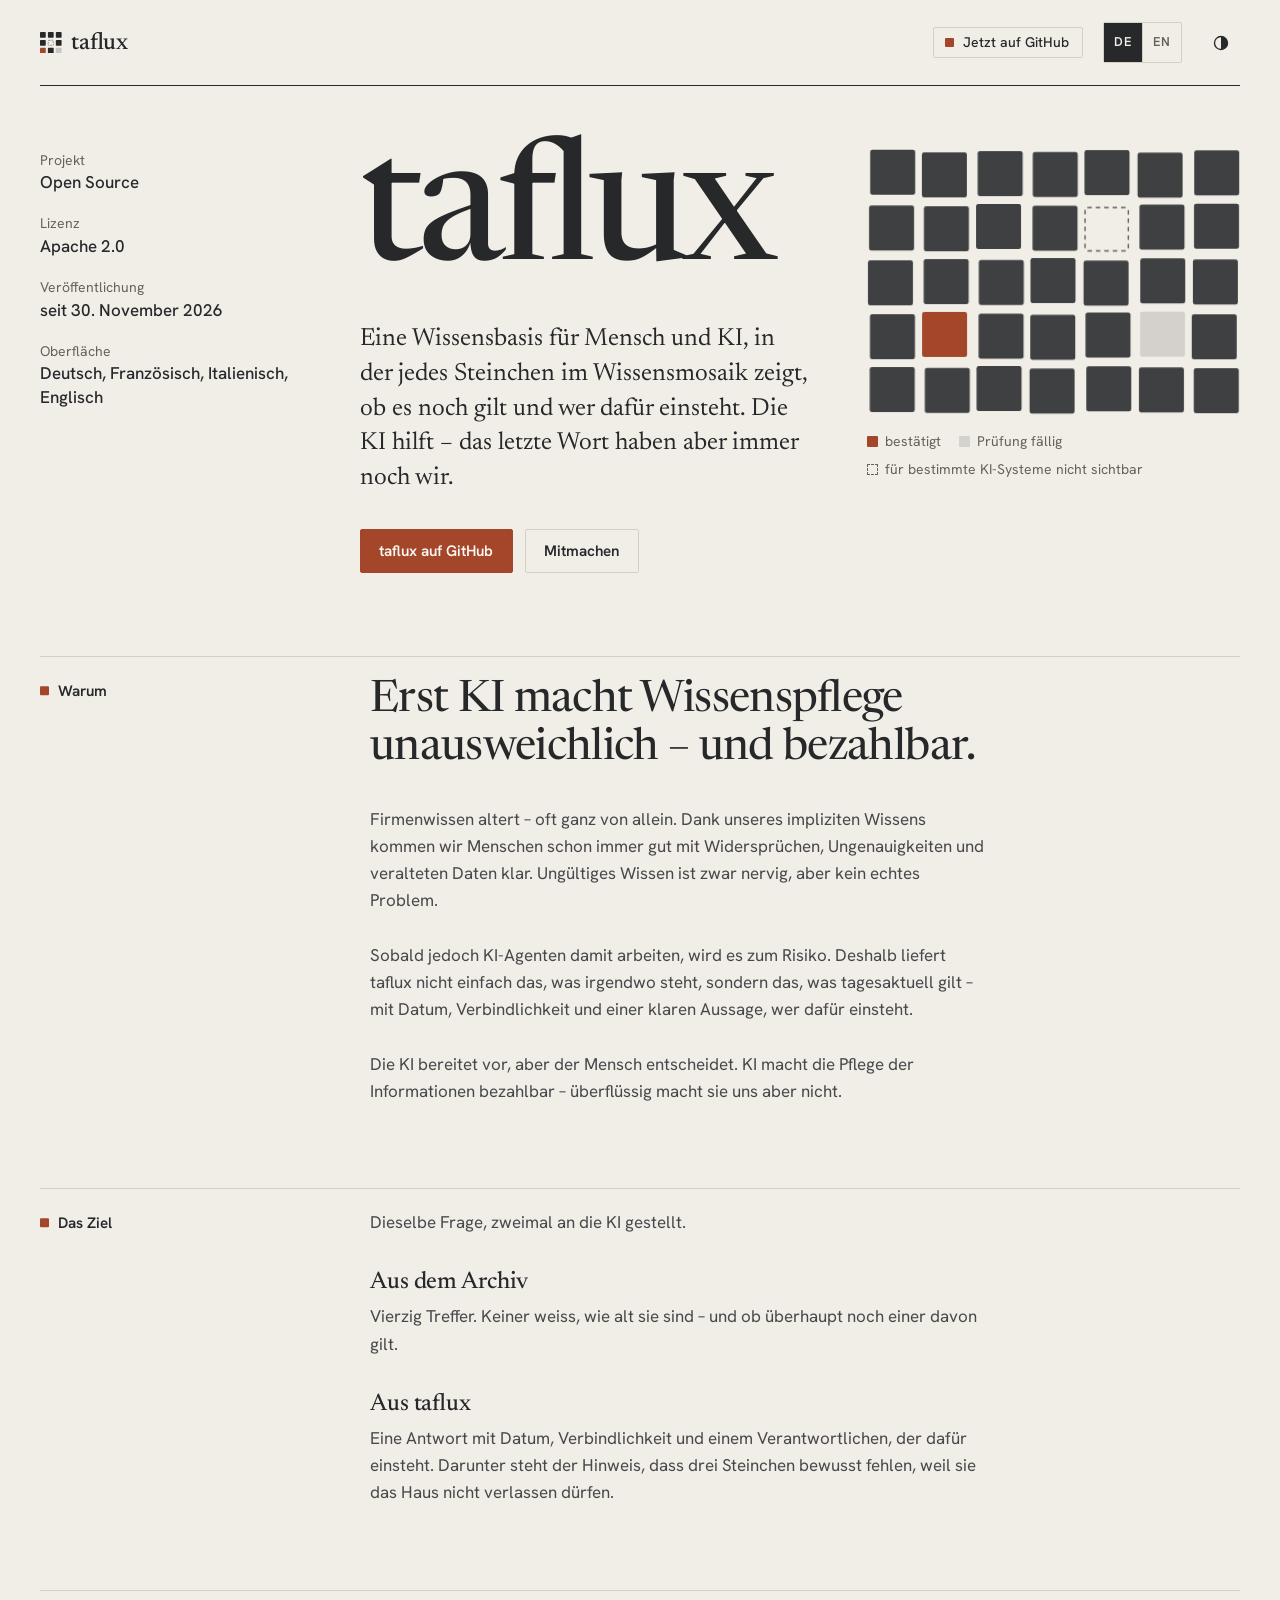
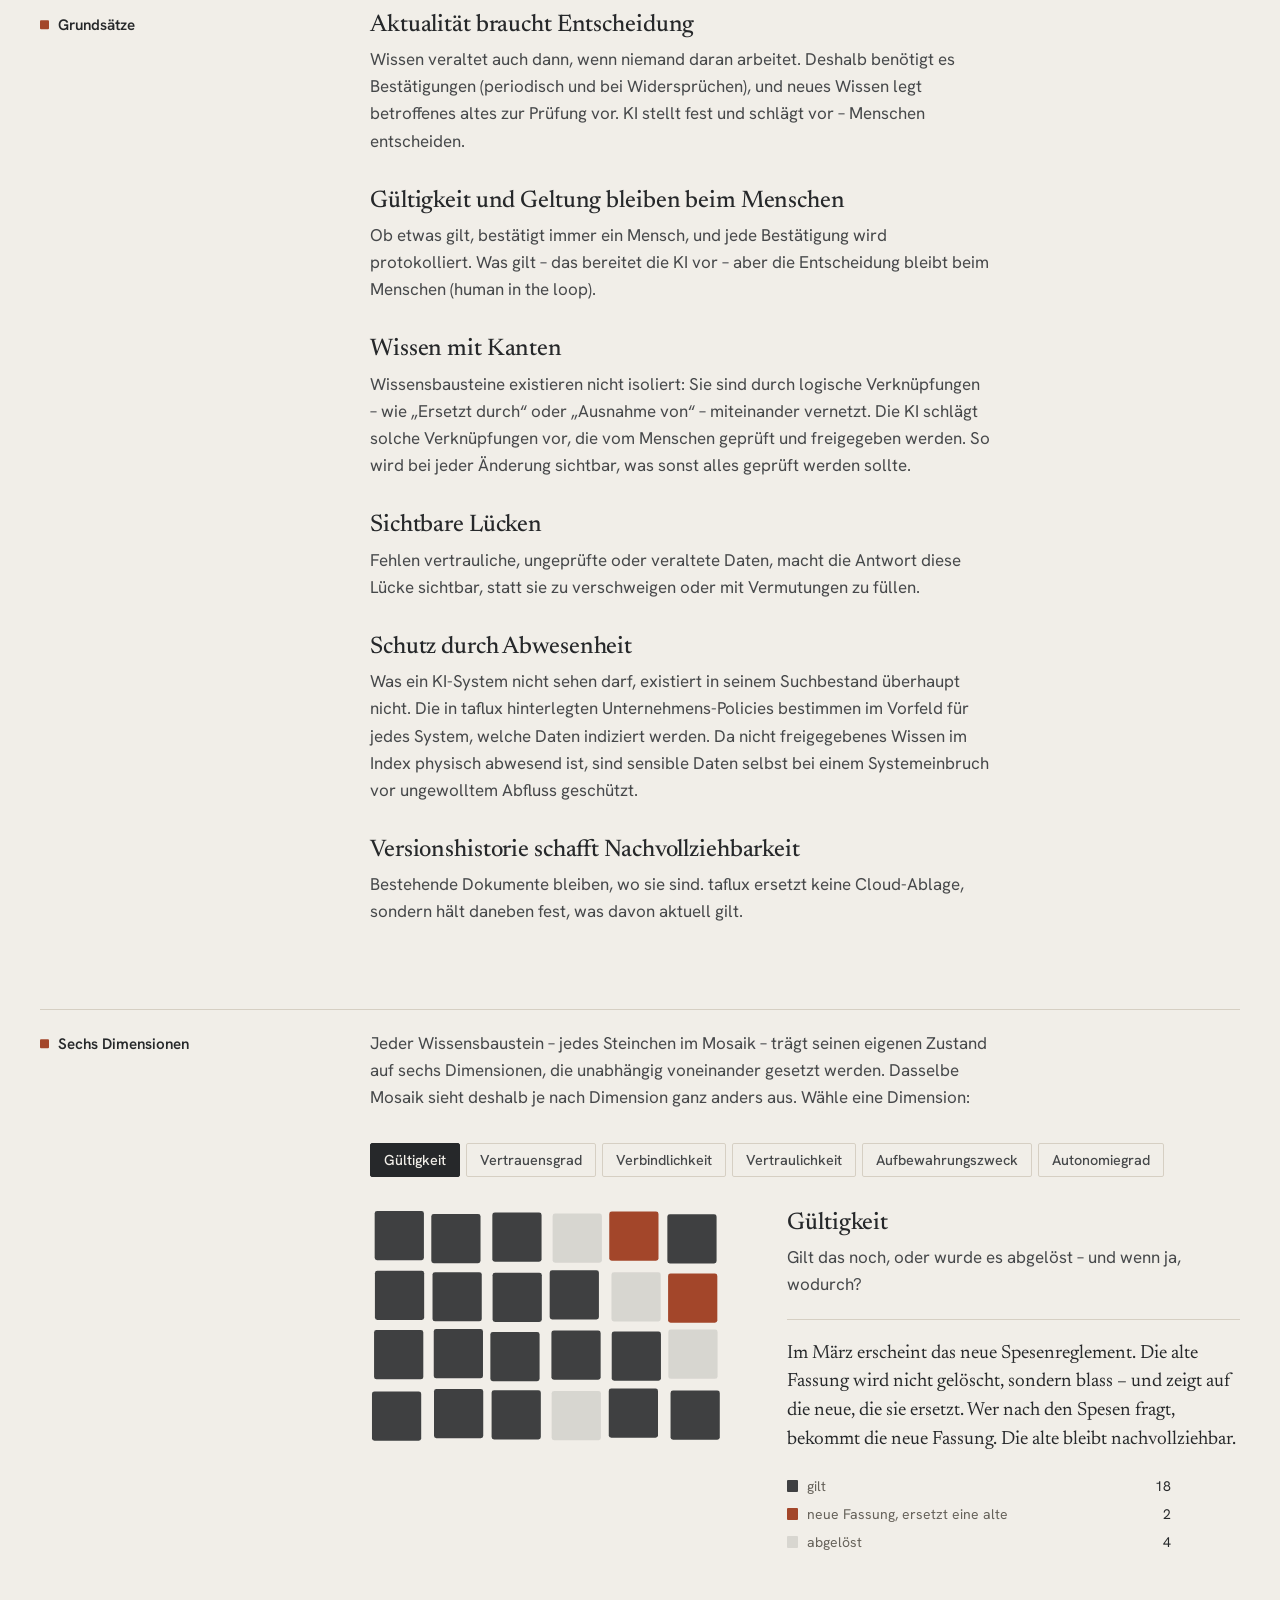
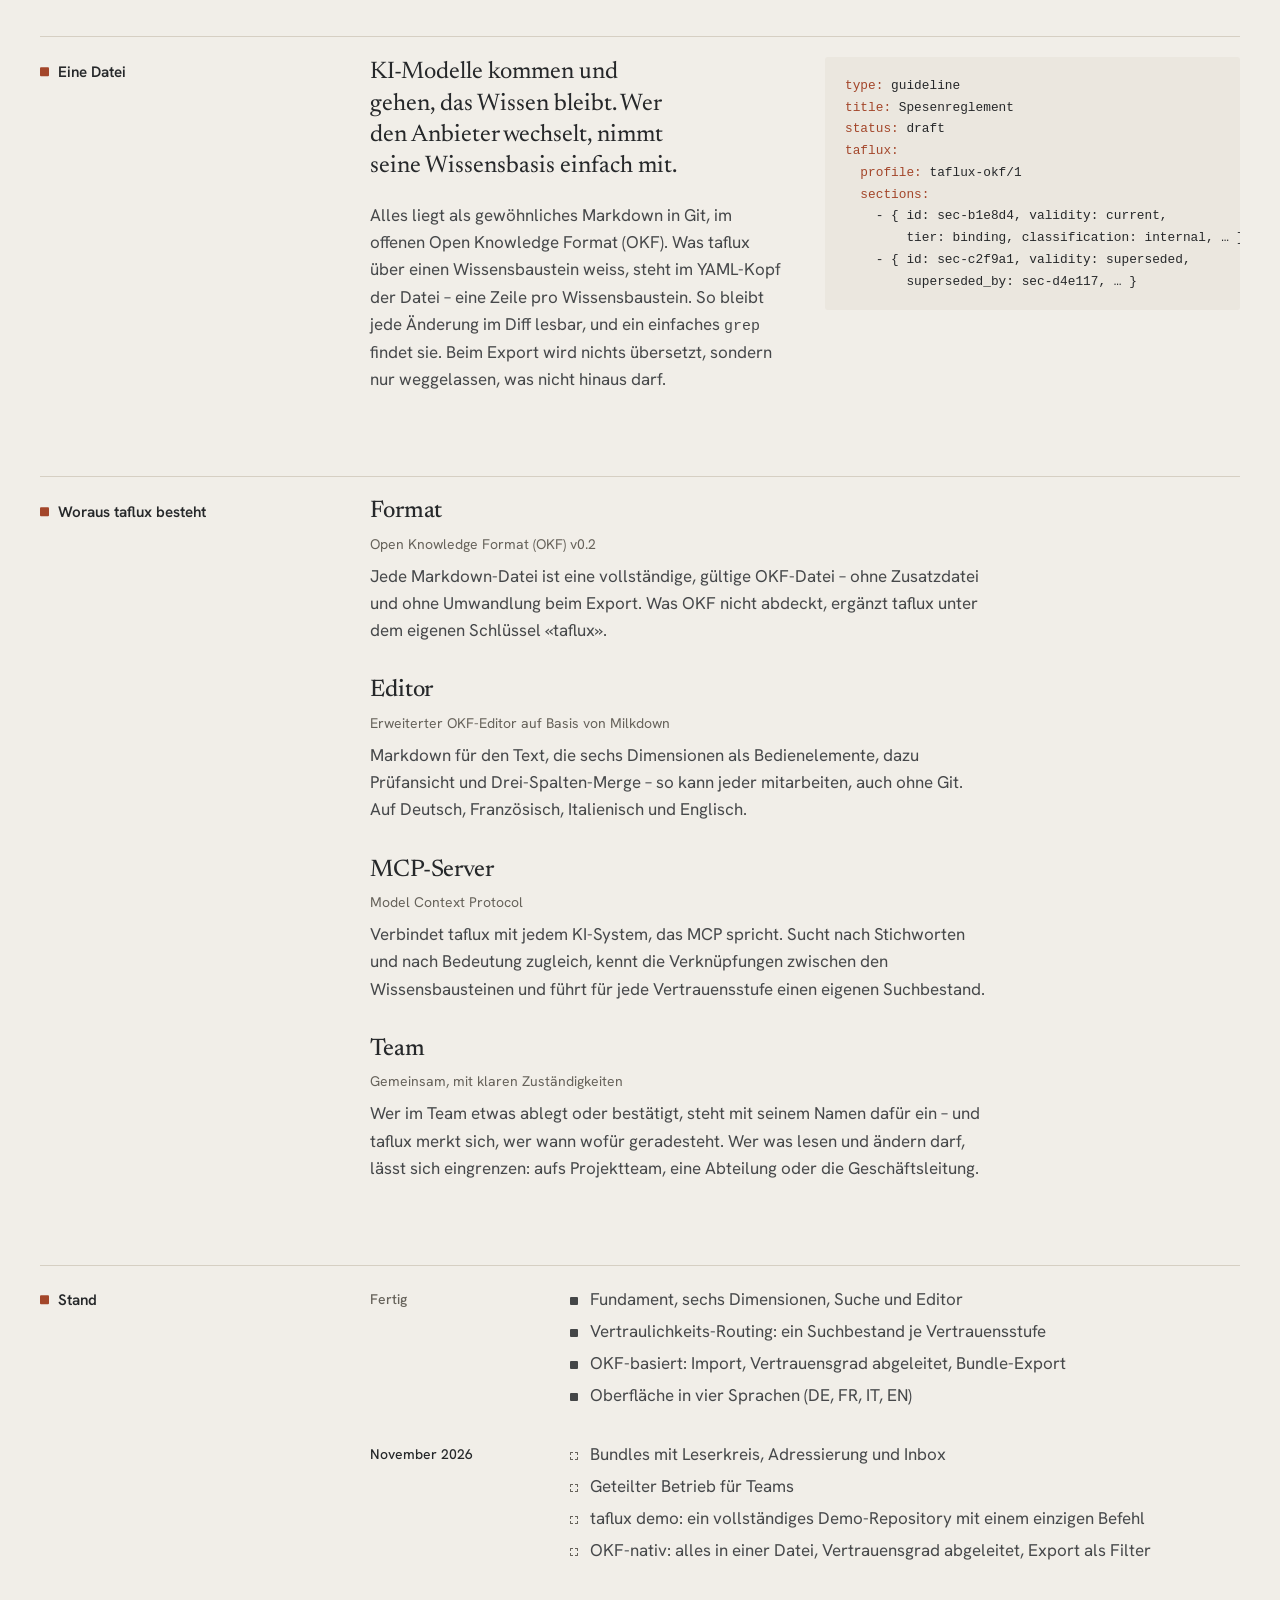
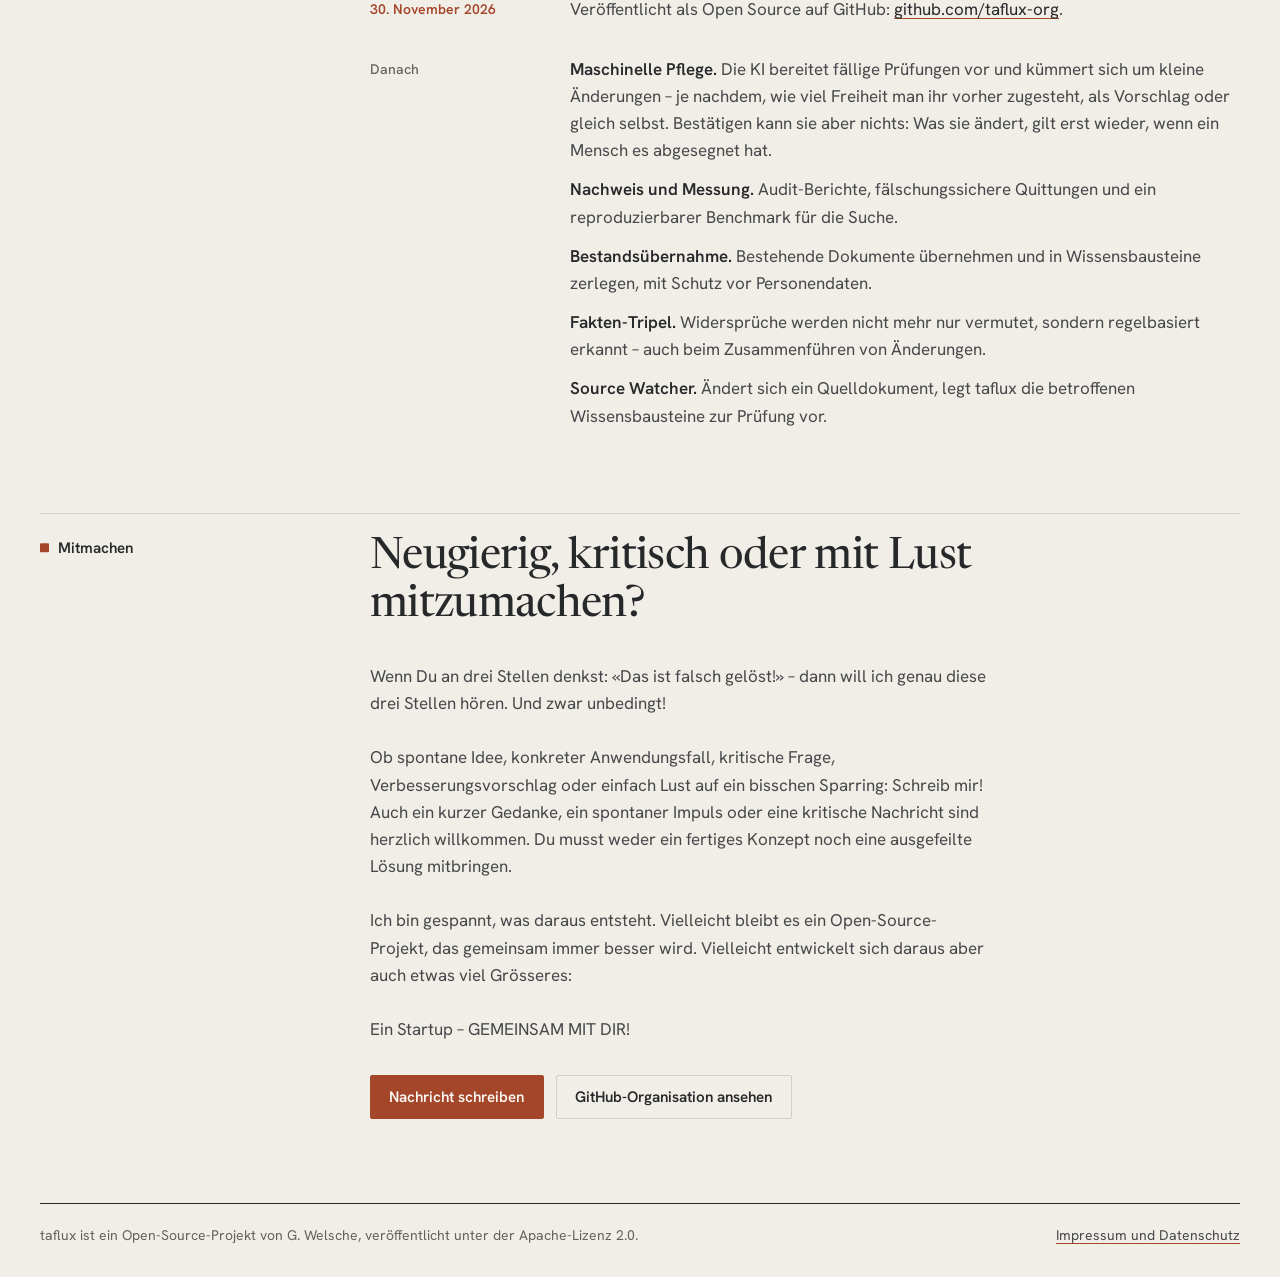
==== commit 5f8c849a: "Wissensbaustein => Steinchen im Wissensmosaik" ====
--- a/index.html
+++ b/index.html
@@ -62,7 +62,7 @@
 		<div class="hero-text">
 			<h1 id="titel">taflux</h1>
 			<p class="lead">
-				Eine Wissensbasis für Mensch und KI, in der jeder Wissensbaustein zeigt, ob er noch gilt und wer
+				Eine Wissensbasis für Mensch und KI, in der jedes Steinchen im Wissensmosaik zeigt, ob es noch gilt und wer
 				dafür einsteht. Die KI hilft – das letzte Wort haben aber immer noch wir.
 			</p>
 			<p class="actions">
@@ -75,7 +75,7 @@
 		</div>
 
 		<figure class="hero-mosaic">
-			<svg class="mosaic" viewBox="-2 -2 332 236" role="img" aria-label="Mosaik aus Wissensbausteinen: einer ist bestätigt, einer ist zur Prüfung fällig, einer fehlt, weil diese KI ihn nicht sehen darf.">
+			<svg class="mosaic" viewBox="-2 -2 332 236" role="img" aria-label="Ein Wissensmosaik: Ein Steinchen ist bestätigt, eines ist zur Prüfung fällig, eines fehlt, weil diese KI es nicht sehen darf.">
 				<rect class="t d0" x="0.8" y="-1.4" width="40" height="40" rx="2"/>
 				<rect class="t d1" x="46.8" y="1.0" width="40" height="40" rx="2"/>
 				<rect class="t d2" x="96.4" y="-0.2" width="40" height="40" rx="2"/>
@@ -148,7 +148,7 @@
 					<p>
 						Eine Antwort mit Datum, Verbindlichkeit und einem Verantwortlichen, der dafür einsteht.
 						Darunter steht der Hinweis,
-						dass drei Wissensbausteine bewusst fehlen, weil sie das Haus nicht verlassen dürfen.
+						dass drei Steinchen bewusst fehlen, weil sie das Haus nicht verlassen dürfen.
 					</p>
 				</div>
 			</div>
@@ -159,11 +159,11 @@
 	<section class="block" aria-labelledby="grundsaetze">
 		<h2 class="label" id="grundsaetze">Grundsätze</h2>
 		<ul class="body cells cells-2">
-			<li><h3>Aktualität braucht Entscheidung</h3><p>Wissen veraltet auch dann, wenn niemand daran arbeitet. Deshalb benötigt es Bestätigungen (periodisch und bei Widersprüchen), und neues Wissen legt betroffenes altes zur Prüfung vor. KI stellt fest und schlägt vor - Menschen entscheiden.</p></li>
+			<li><h3>Aktualität braucht Entscheidung</h3><p>Wissen veraltet auch dann, wenn niemand daran arbeitet. Deshalb benötigt es Bestätigungen (periodisch und bei Widersprüchen), und neues Wissen legt betroffenes altes zur Prüfung vor. KI stellt fest und schlägt vor – Menschen entscheiden.</p></li>
 			<li><h3>Gültigkeit und Geltung bleiben beim Menschen</h3><p>Ob etwas gilt, bestätigt immer ein Mensch, und jede Bestätigung wird protokolliert. Was gilt – das bereitet die KI vor – aber die Entscheidung bleibt beim Menschen (human in the loop).</p></li>
 			<li><h3>Wissen mit Kanten</h3><p>Wissensbausteine existieren nicht isoliert: Sie sind durch logische Verknüpfungen – wie „Ersetzt durch“ oder „Ausnahme von“ – miteinander vernetzt. Die KI schlägt solche Verknüpfungen vor, die vom Menschen geprüft und freigegeben werden. So wird bei jeder Änderung sichtbar, was sonst alles geprüft werden sollte.</p></li>
 			<li><h3>Sichtbare Lücken</h3><p>Fehlen vertrauliche, ungeprüfte oder veraltete Daten, macht die Antwort diese Lücke sichtbar, statt sie zu verschweigen oder mit Vermutungen zu füllen.</p></li>
-			<li><h3>Schutz durch Abwesenheit</h3><p>Was ein KI-System nicht sehen darf, existiert in ihrem Suchbestand überhaupt nicht. Die in taflux hinterlegten Unternehmens-Policies bestimmen im Vorfeld für jedes System, welche Daten indiziert werden. Da nicht freigegebenes Wissen im Index physisch abwesend ist, sind sensible Daten selbst bei einem Systemeinbruch vor ungewolltem Abfluss geschützt.</p></li>
+			<li><h3>Schutz durch Abwesenheit</h3><p>Was ein KI-System nicht sehen darf, existiert in seinem Suchbestand überhaupt nicht. Die in taflux hinterlegten Unternehmens-Policies bestimmen im Vorfeld für jedes System, welche Daten indiziert werden. Da nicht freigegebenes Wissen im Index physisch abwesend ist, sind sensible Daten selbst bei einem Systemeinbruch vor ungewolltem Abfluss geschützt.</p></li>
 			<li><h3>Versionshistorie schafft Nachvollziehbarkeit</h3><p>Bestehende Dokumente bleiben, wo sie sind. taflux ersetzt keine Cloud-Ablage, sondern hält daneben fest, was davon aktuell gilt.</p></li>
 		</ul>
 	</section>
@@ -173,7 +173,7 @@
 		<h2 class="label" id="dimensionen">Sechs Dimensionen</h2>
 		<div class="body">
 			<p class="prose">
-				Jeder Wissensbaustein trägt seinen eigenen Zustand – auf sechs Dimensionen, die
+				Jeder Wissensbaustein – jedes Steinchen im Mosaik – trägt seinen eigenen Zustand auf sechs Dimensionen, die
 				unabhängig voneinander gesetzt werden. Dasselbe Mosaik sieht deshalb je nach
 				Dimension ganz anders aus. Wähle eine Dimension:
 			</p>
@@ -237,13 +237,13 @@
 						<div class="lens-panel" role="tabpanel" id="lens-vertraulichkeit" aria-labelledby="tab-vertraulichkeit" data-states="sssgssgsssgssssgsssgssgs" data-hidden>
 							<h3>Vertraulichkeit</h3>
 							<p class="lens-def">Wer darf das sehen, und welches KI-System darf damit arbeiten? Für jede Vertrauensstufe gibt es einen eigenen Suchbestand.</p>
-							<p class="lens-story">Marco fragt einen Cloud-Assistenten nach den Projektkosten. Die Kalkulationen darf dieser nie sehen – in seinem Suchbestand sind sie gar nicht vorhanden. Die Antwort sagt deshalb dazu, dass sechs Wissensbausteine bewusst fehlen. Für die vollständige Antwort wechselt Marco ins lokale Modell.</p>
+							<p class="lens-story">Marco fragt einen Cloud-Assistenten nach den Projektkosten. Die Kalkulationen darf dieser nie sehen – in seinem Suchbestand sind sie gar nicht vorhanden. Die Antwort sagt deshalb dazu, dass sechs Steinchen bewusst fehlen. Für die vollständige Antwort wechselt Marco ins lokale Modell.</p>
 							<ul class="lens-legend"><li><i class="sw sw-s" aria-hidden="true"></i>für die Cloud-KI sichtbar<span class="n">18</span></li><li><i class="sw sw-g" aria-hidden="true"></i>bleibt im Haus, fehlt<span class="n">6</span></li></ul>
 						</div>
 						<div class="lens-panel" role="tabpanel" id="lens-aufbewahrungszweck" aria-labelledby="tab-aufbewahrungszweck" data-states="fffcffffffsffffffcfffoff" data-hidden>
 							<h3>Aufbewahrungszweck</h3>
 							<p class="lens-def">Warum bleibt etwas erhalten, das nicht mehr gilt? Als Lehre, als Teil der Geschichte oder als Referenz.</p>
-							<p class="lens-story">Die vier abgelösten Steine aus «Gültigkeit» sind nicht verschwunden. Die gescheiterte Migration von 2021 bleibt als Lehre, das alte Organigramm als Geschichte, die frühere Norm als Referenz. Als geltende Regel gibt die KI keinen davon aus.</p>
+							<p class="lens-story">Die vier abgelösten Steinchen aus «Gültigkeit» sind nicht verschwunden. Die gescheiterte Migration von 2021 bleibt als Lehre, das alte Organigramm als Geschichte, die frühere Norm als Referenz. Als geltende Regel gibt die KI keinen davon aus.</p>
 							<ul class="lens-legend"><li><i class="sw sw-f" aria-hidden="true"></i>gilt, braucht keinen Zweck<span class="n">20</span></li><li><i class="sw sw-c" aria-hidden="true"></i>Lehre<span class="n">2</span></li><li><i class="sw sw-s" aria-hidden="true"></i>Geschichte<span class="n">1</span></li><li><i class="sw sw-o" aria-hidden="true"></i>Referenz<span class="n">1</span></li></ul>
 						</div>
 						<div class="lens-panel" role="tabpanel" id="lens-autonomiegrad" aria-labelledby="tab-autonomiegrad" data-states="omsoommsomsoomsmomsommos" data-hidden>
@@ -307,7 +307,7 @@
 				<ul>
 					<li>Fundament, sechs Dimensionen, Suche und Editor</li>
 					<li>Vertraulichkeits-Routing: ein Suchbestand je Vertrauensstufe</li>
-					<li>OKF-basierend: Import, Vertrauensgrad abgeleitet, Bundle Export</li>
+					<li>OKF-basiert: Import, Vertrauensgrad abgeleitet, Bundle-Export</li>
 					<li>Oberfläche in vier Sprachen (DE, FR, IT, EN)</li>
 				</ul>
 			</li>
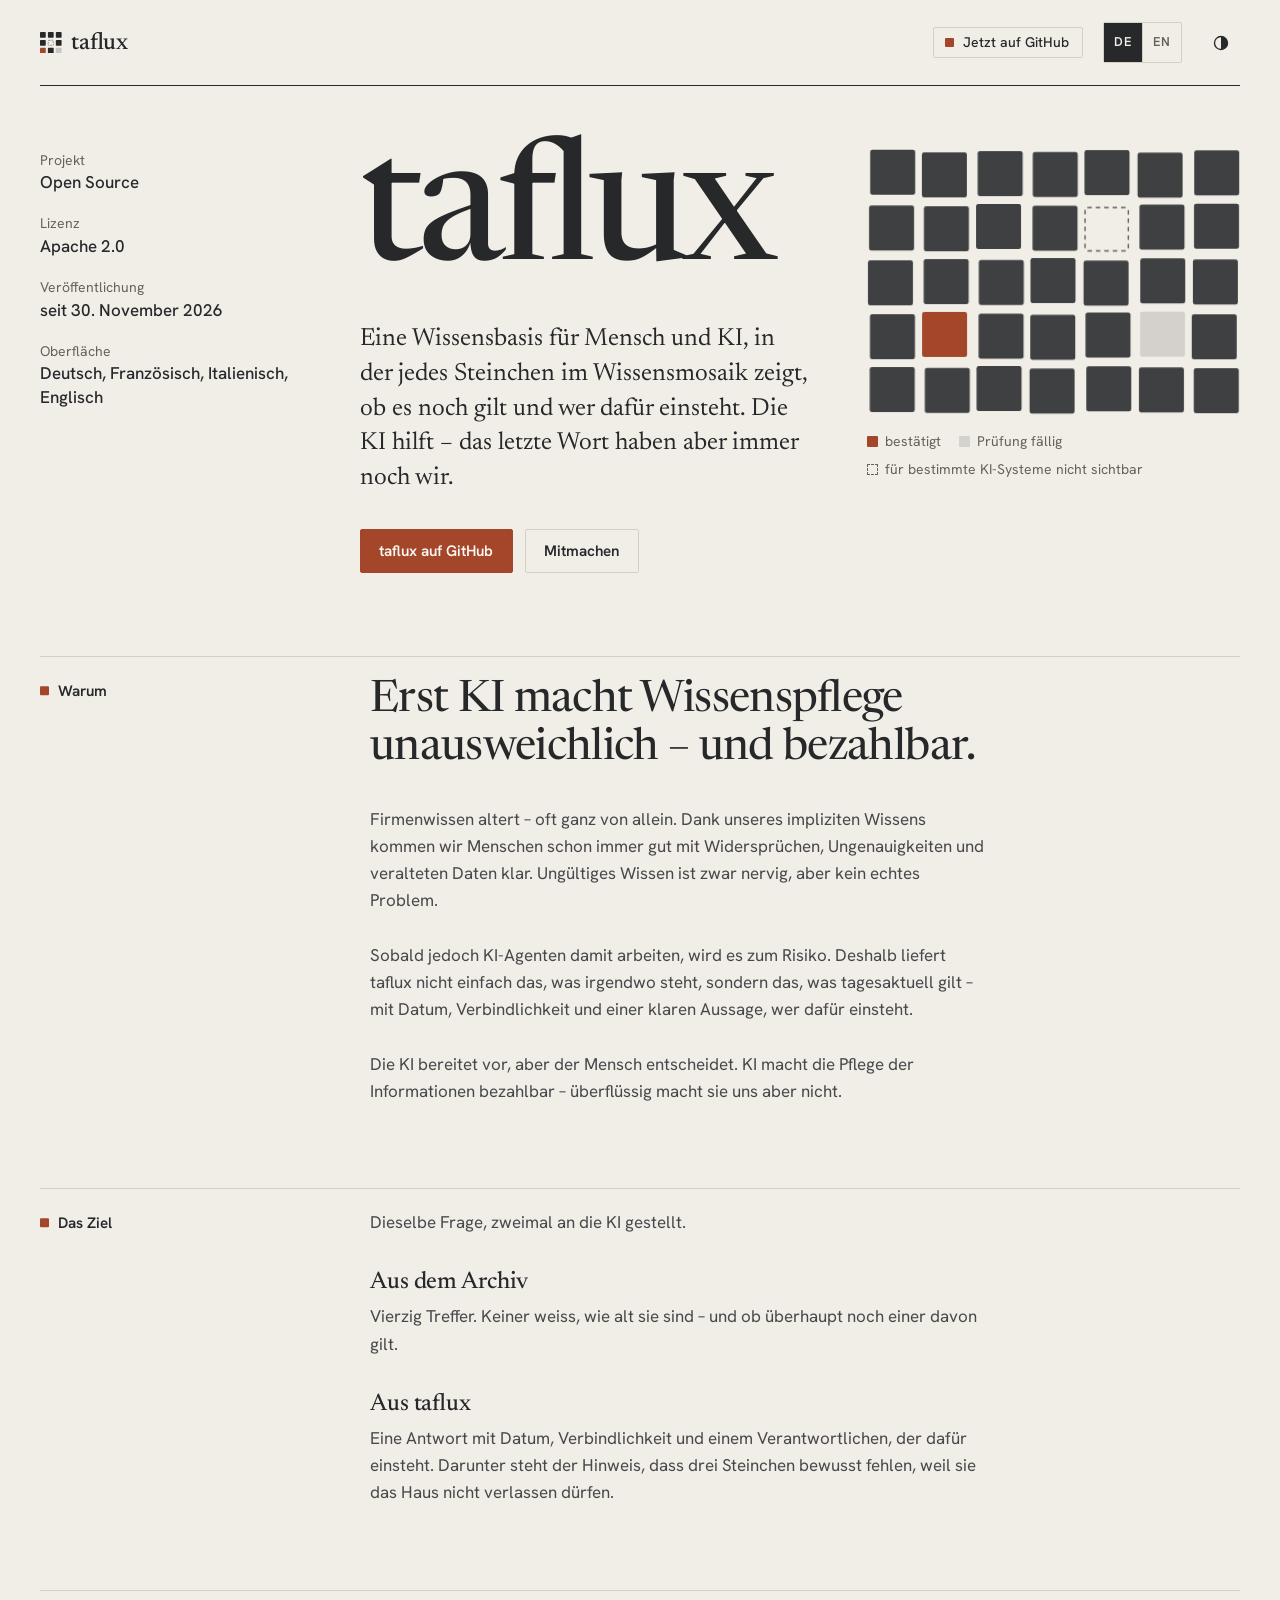
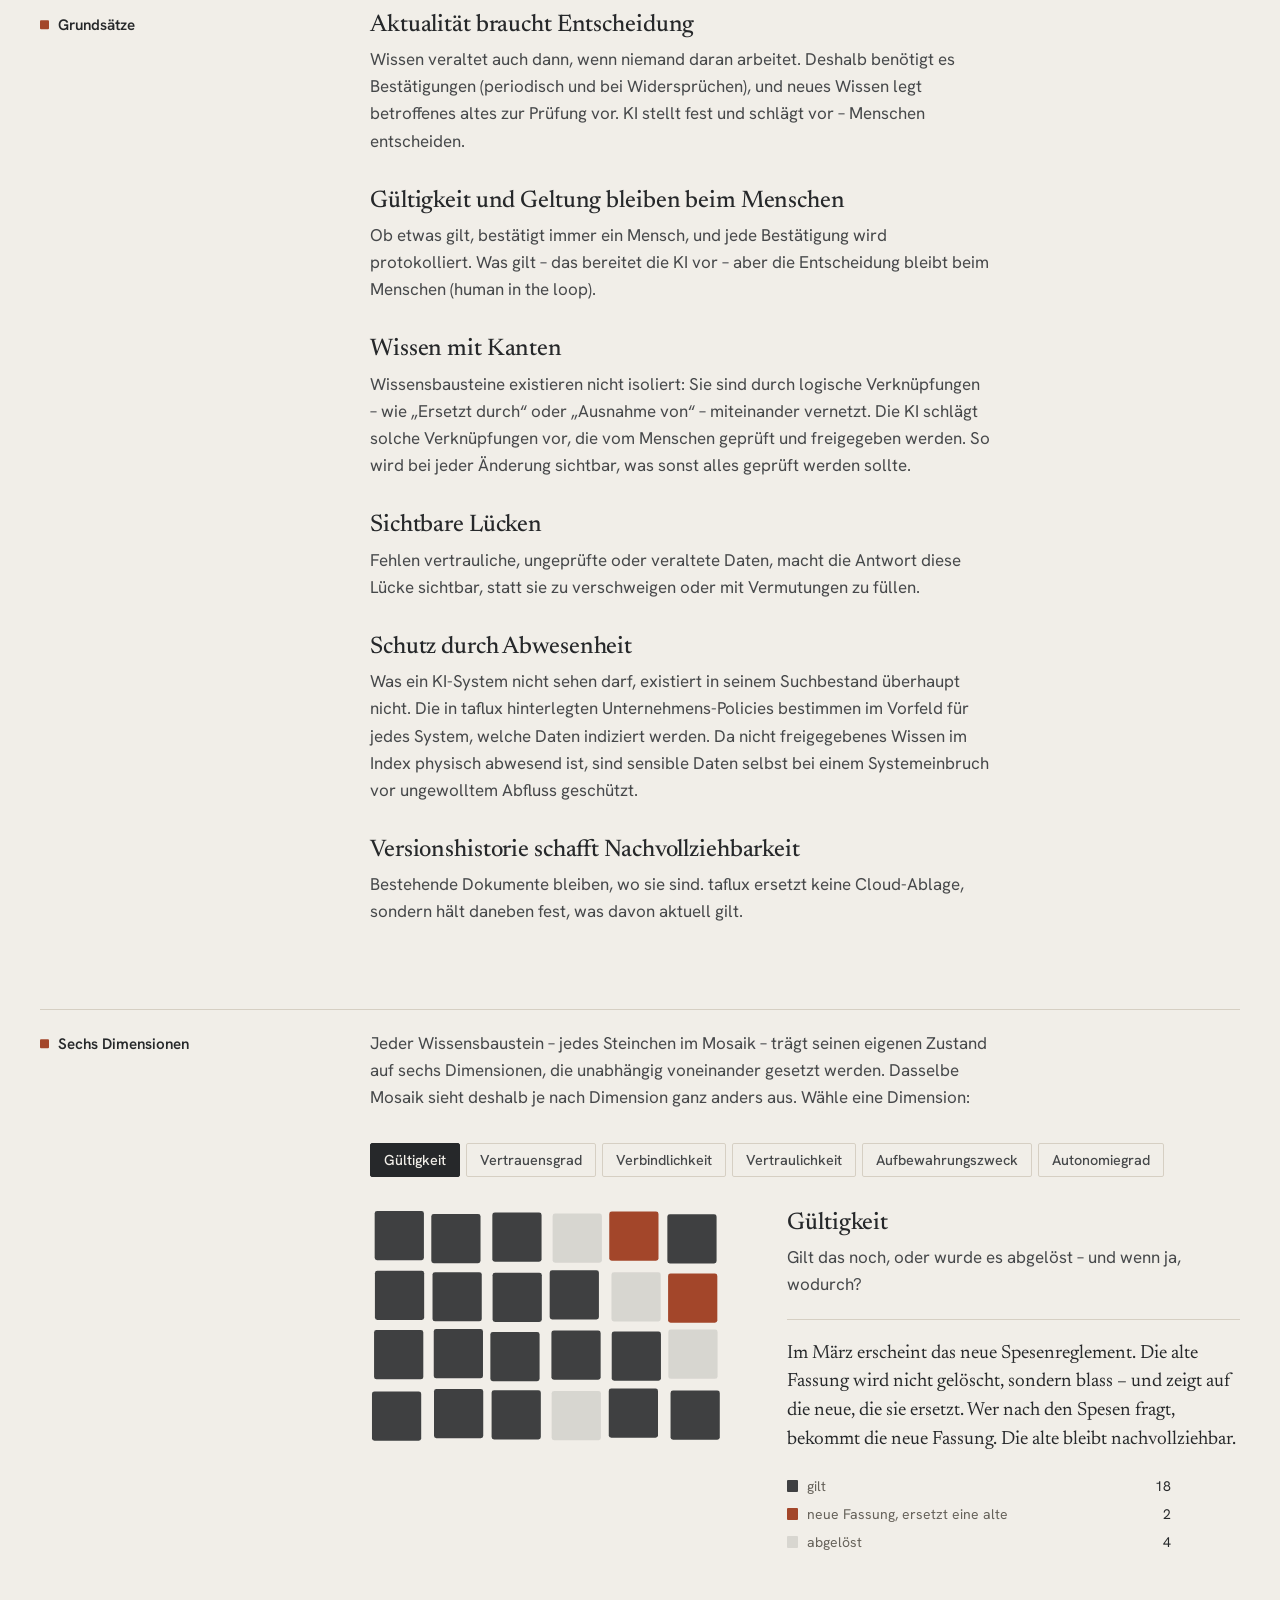
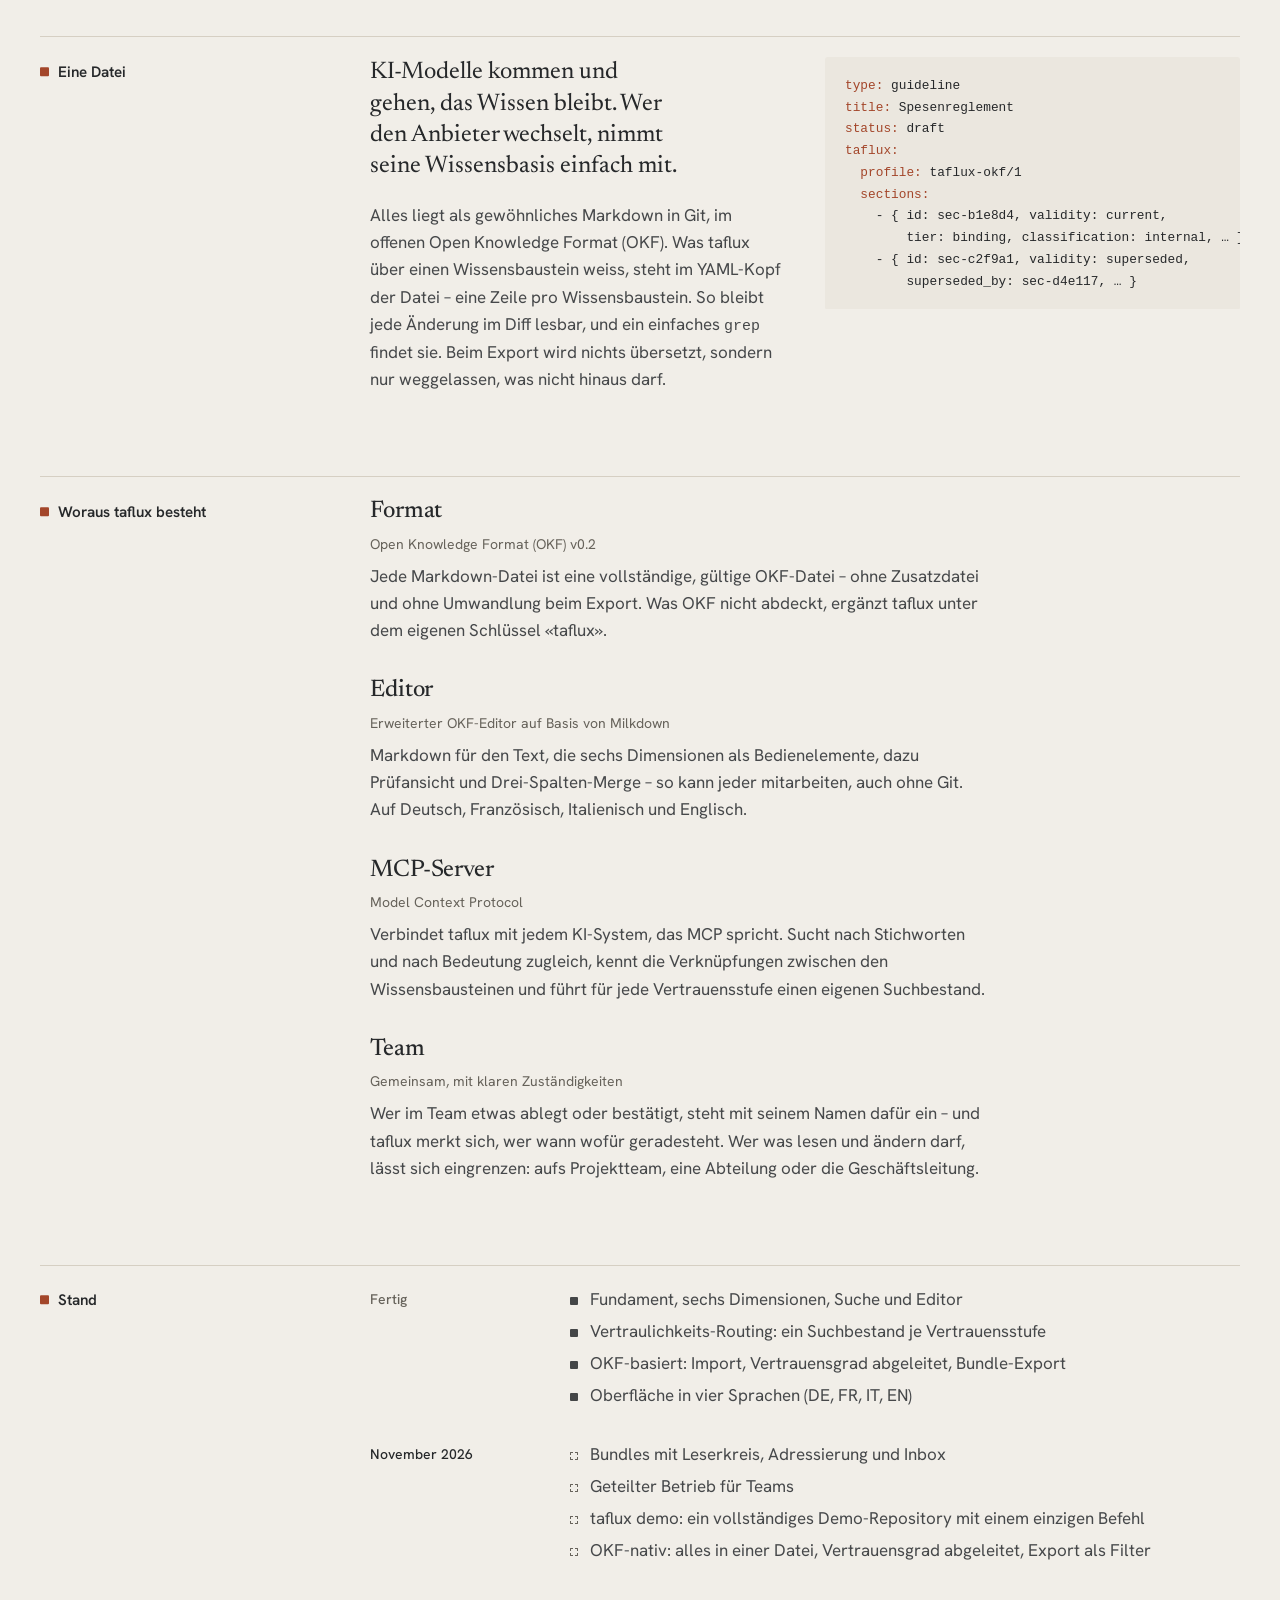
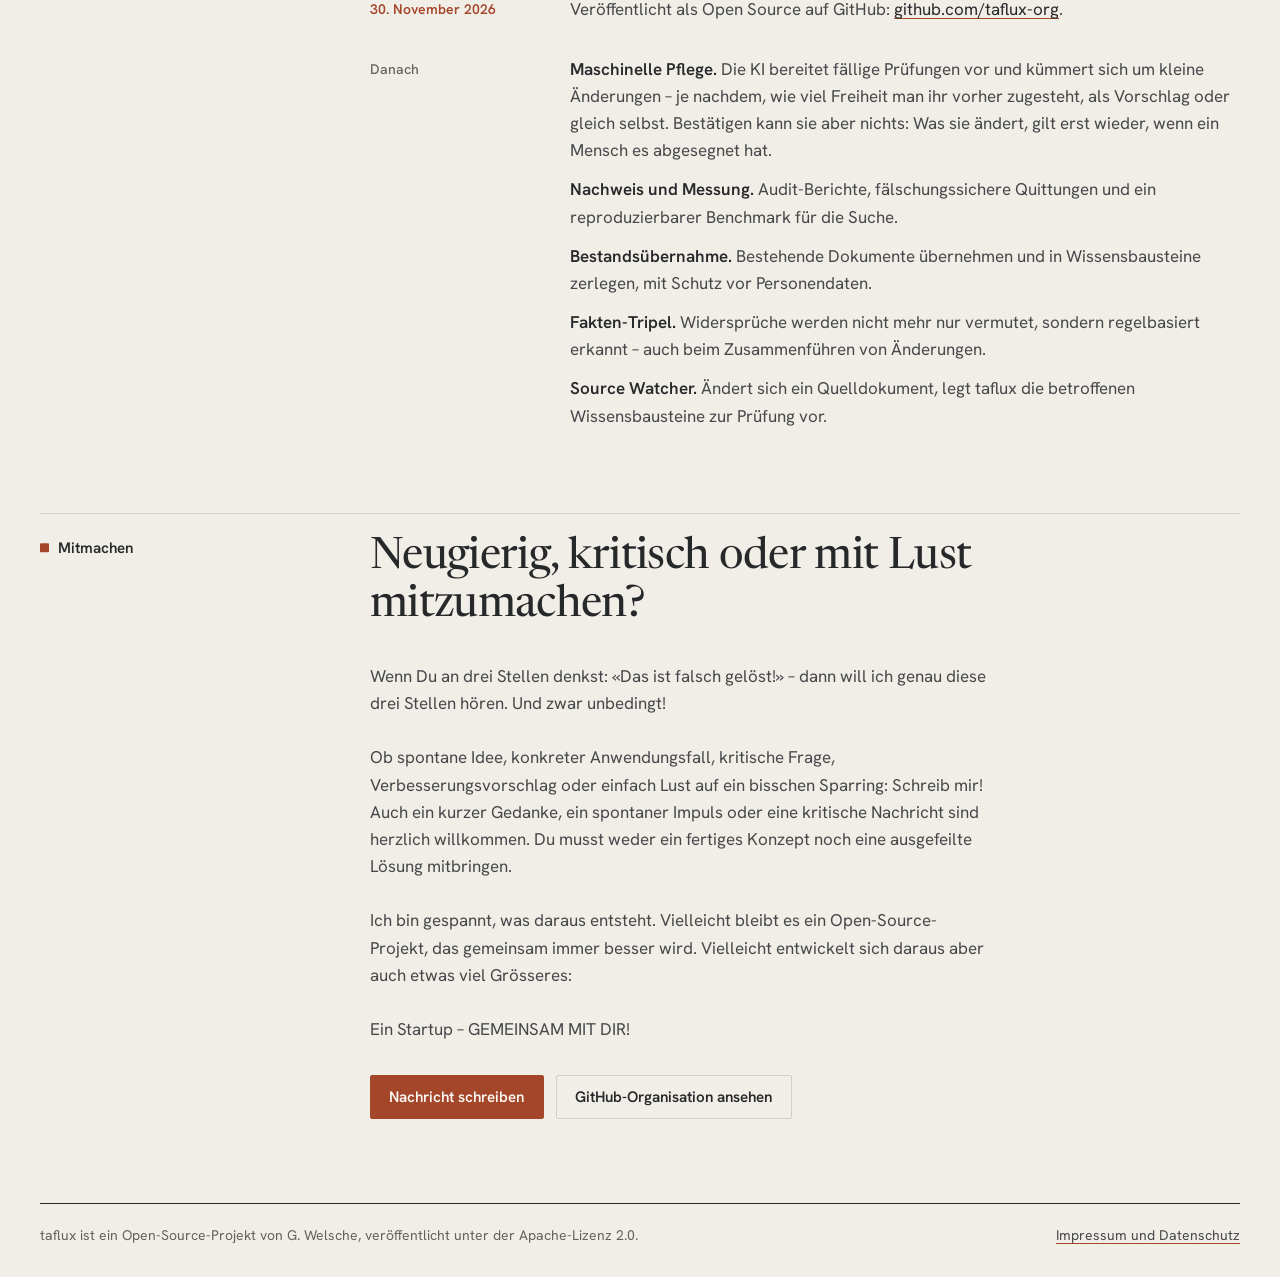
==== commit 0f253049: "refine texts" ====
--- a/index.html
+++ b/index.html
@@ -236,15 +236,15 @@
 						</div>
 						<div class="lens-panel" role="tabpanel" id="lens-vertraulichkeit" aria-labelledby="tab-vertraulichkeit" data-states="sssgssgsssgssssgsssgssgs" data-hidden>
 							<h3>Vertraulichkeit</h3>
-							<p class="lens-def">Wer darf das sehen, und welches KI-System darf damit arbeiten? Für jede Vertrauensstufe gibt es einen eigenen Suchbestand.</p>
+							<p class="lens-def">Wer darf das sehen, und welches KI-System darf damit arbeiten? Für jedes System wird ein eigener KI-Suchbestand anhand einer taflux - Richtline aufgebaut.</p>
 							<p class="lens-story">Marco fragt einen Cloud-Assistenten nach den Projektkosten. Die Kalkulationen darf dieser nie sehen – in seinem Suchbestand sind sie gar nicht vorhanden. Die Antwort sagt deshalb dazu, dass sechs Steinchen bewusst fehlen. Für die vollständige Antwort wechselt Marco ins lokale Modell.</p>
 							<ul class="lens-legend"><li><i class="sw sw-s" aria-hidden="true"></i>für die Cloud-KI sichtbar<span class="n">18</span></li><li><i class="sw sw-g" aria-hidden="true"></i>bleibt im Haus, fehlt<span class="n">6</span></li></ul>
 						</div>
 						<div class="lens-panel" role="tabpanel" id="lens-aufbewahrungszweck" aria-labelledby="tab-aufbewahrungszweck" data-states="fffcffffffsffffffcfffoff" data-hidden>
 							<h3>Aufbewahrungszweck</h3>
-							<p class="lens-def">Warum bleibt etwas erhalten, das nicht mehr gilt? Als Lehre, als Teil der Geschichte oder als Referenz.</p>
-							<p class="lens-story">Die vier abgelösten Steinchen aus «Gültigkeit» sind nicht verschwunden. Die gescheiterte Migration von 2021 bleibt als Lehre, das alte Organigramm als Geschichte, die frühere Norm als Referenz. Als geltende Regel gibt die KI keinen davon aus.</p>
-							<ul class="lens-legend"><li><i class="sw sw-f" aria-hidden="true"></i>gilt, braucht keinen Zweck<span class="n">20</span></li><li><i class="sw sw-c" aria-hidden="true"></i>Lehre<span class="n">2</span></li><li><i class="sw sw-s" aria-hidden="true"></i>Geschichte<span class="n">1</span></li><li><i class="sw sw-o" aria-hidden="true"></i>Referenz<span class="n">1</span></li></ul>
+							<p class="lens-def">Warum bleibt etwas erhalten, das nicht mehr gilt? Als Lehre (lessons learned), als Teil der History oder als Referenz.</p>
+							<p class="lens-story">Die vier abgelösten Steinchen aus «Gültigkeit» sind nicht verschwunden. Die gescheiterte Migration von 2021 bleibt als Lehre erhalten, das alte Organigramm als historische Daten, die frühere Norm als Referenz.</p>
+							<ul class="lens-legend"><li><i class="sw sw-f" aria-hidden="true"></i>gilt, braucht keinen Zweck<span class="n">20</span></li><li><i class="sw sw-c" aria-hidden="true"></i>Lehre – lessons learned<span class="n">2</span></li><li><i class="sw sw-s" aria-hidden="true"></i>History<span class="n">1</span></li><li><i class="sw sw-o" aria-hidden="true"></i>Referenz<span class="n">1</span></li></ul>
 						</div>
 						<div class="lens-panel" role="tabpanel" id="lens-autonomiegrad" aria-labelledby="tab-autonomiegrad" data-states="omsoommsomsoomsmomsommos" data-hidden>
 							<h3>Autonomiegrad</h3>
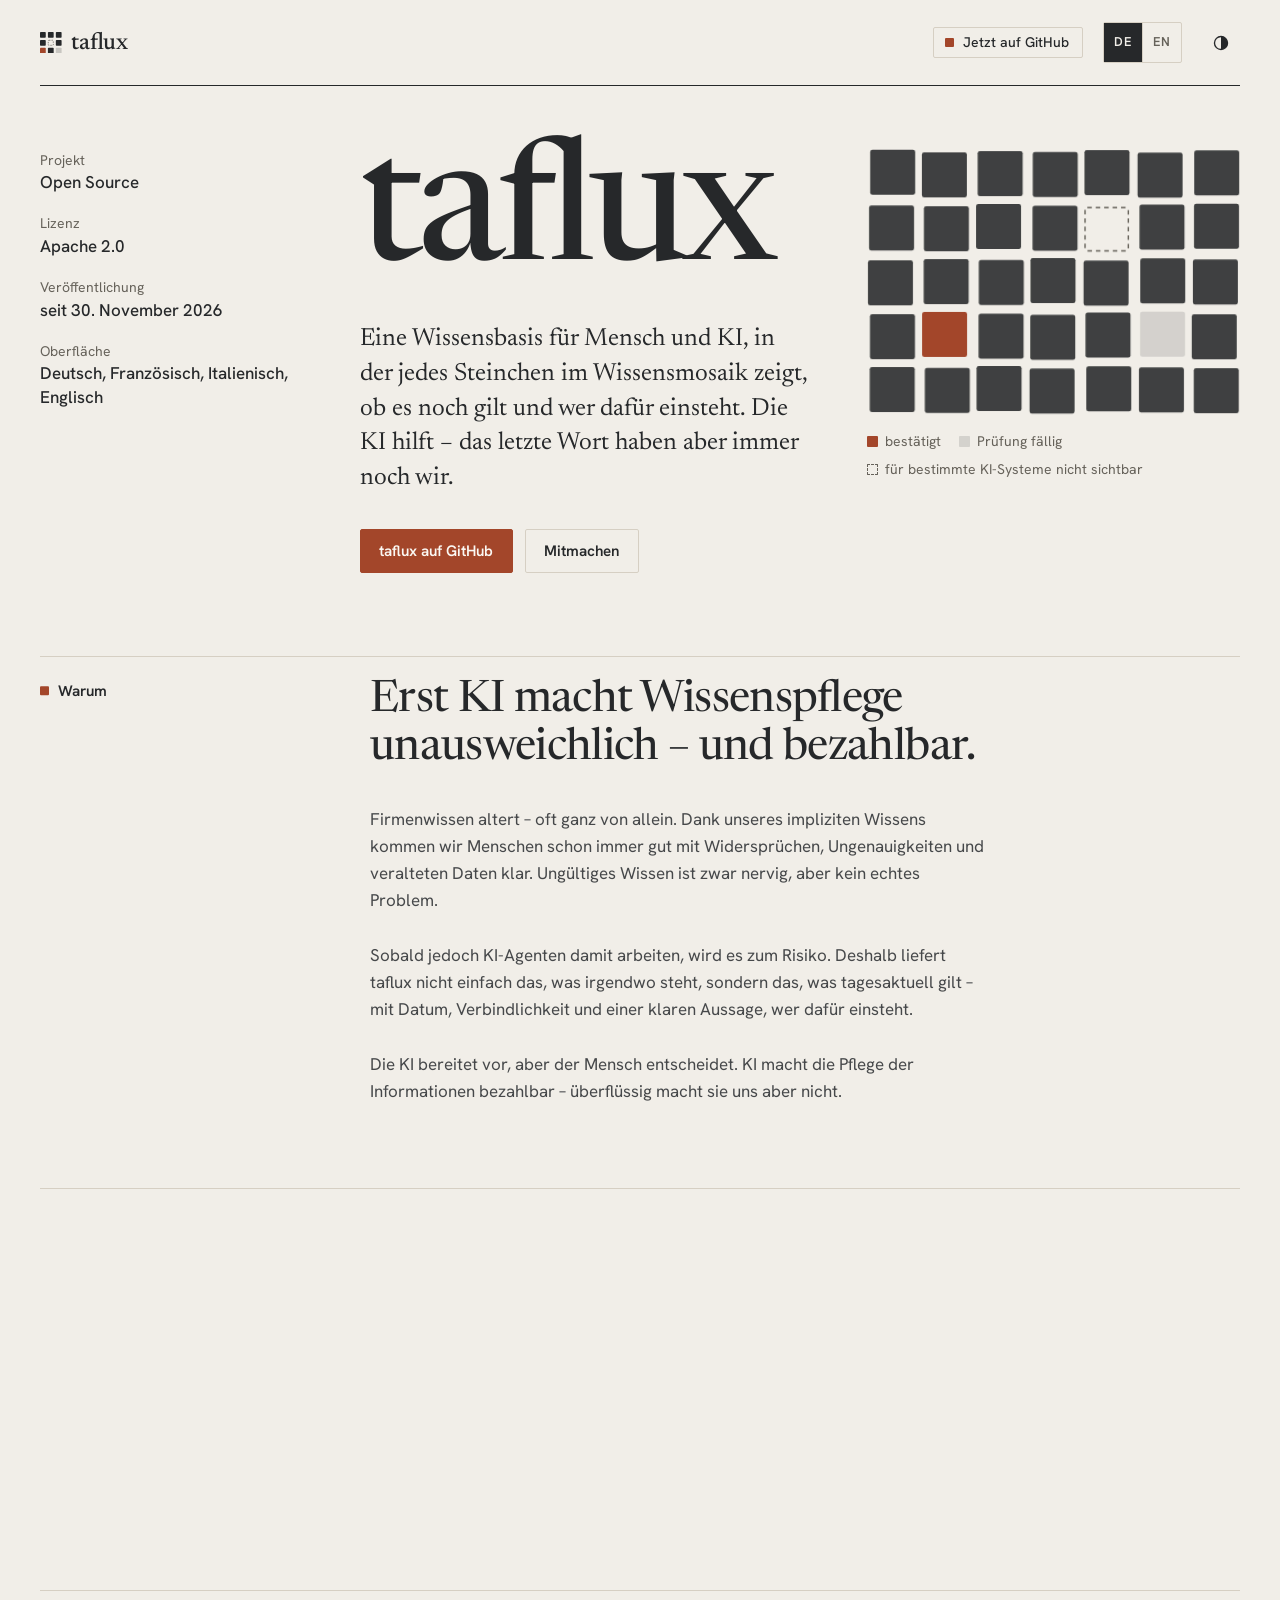
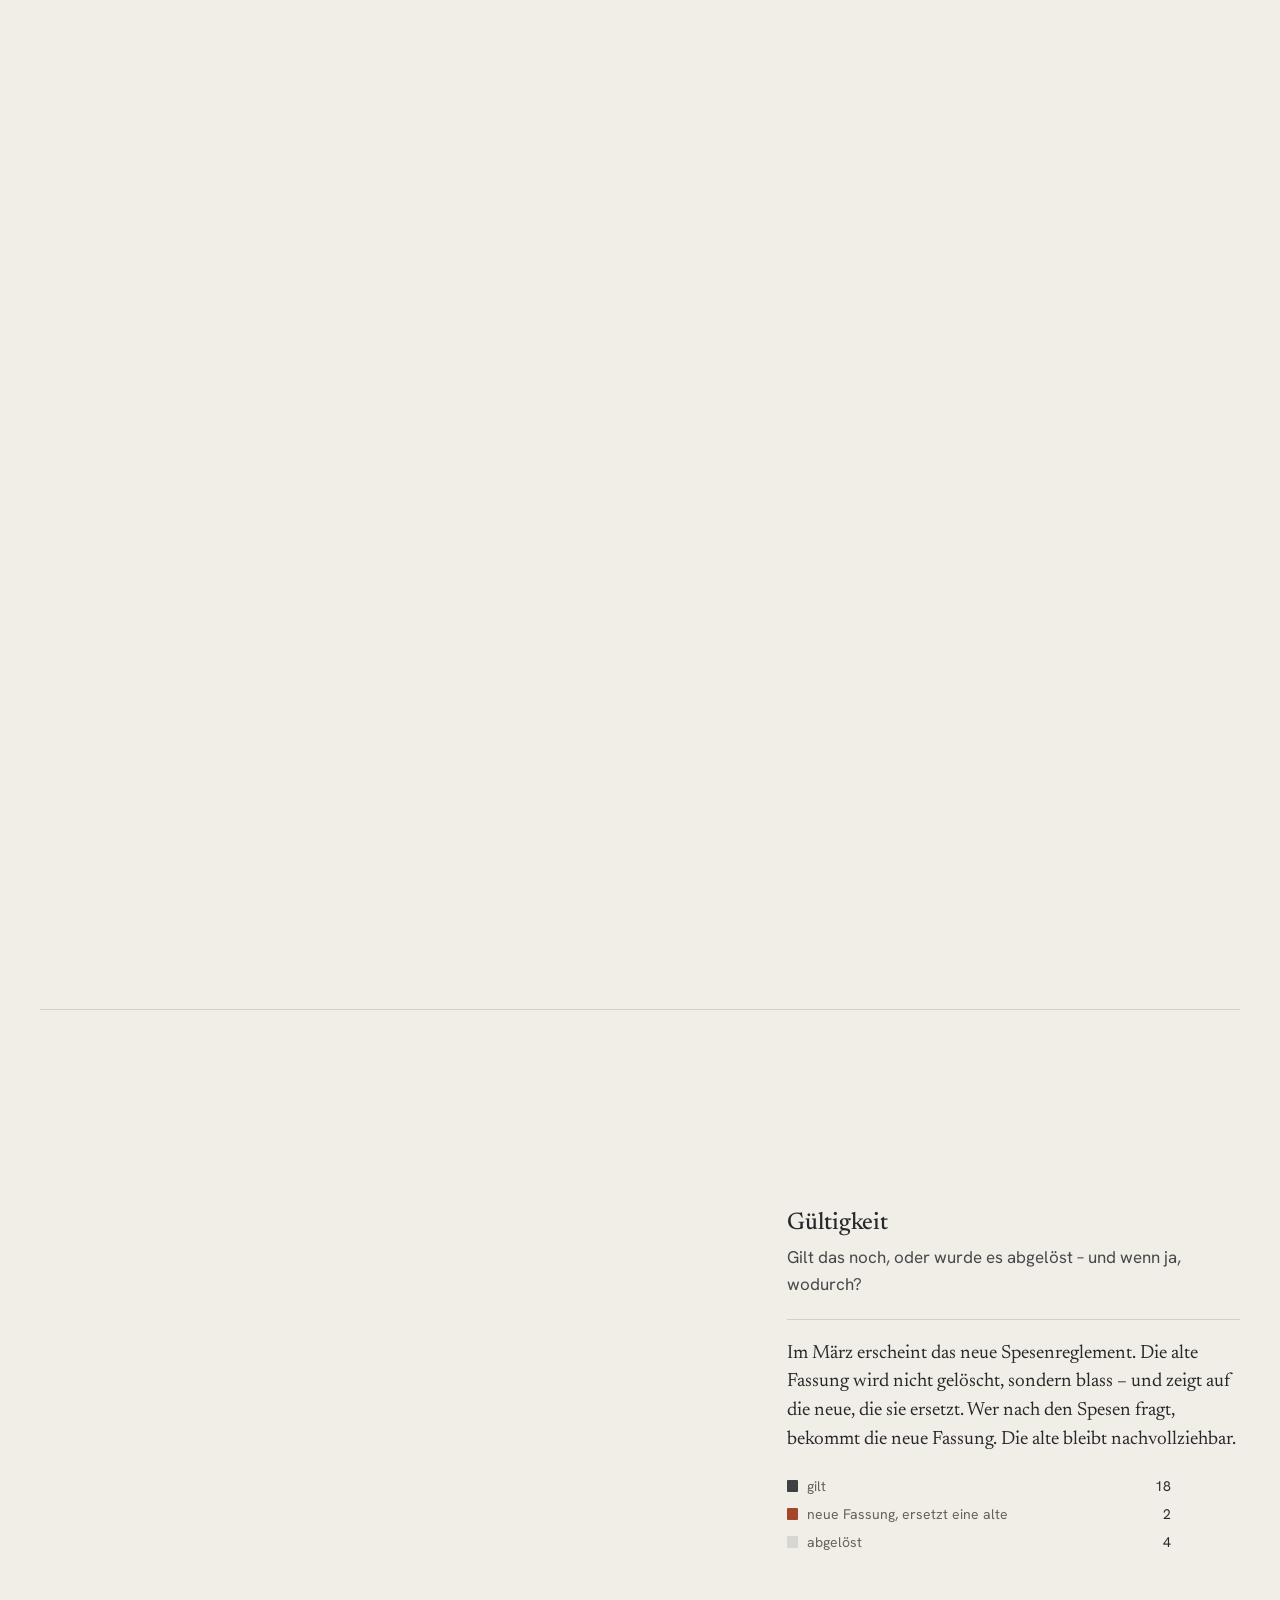
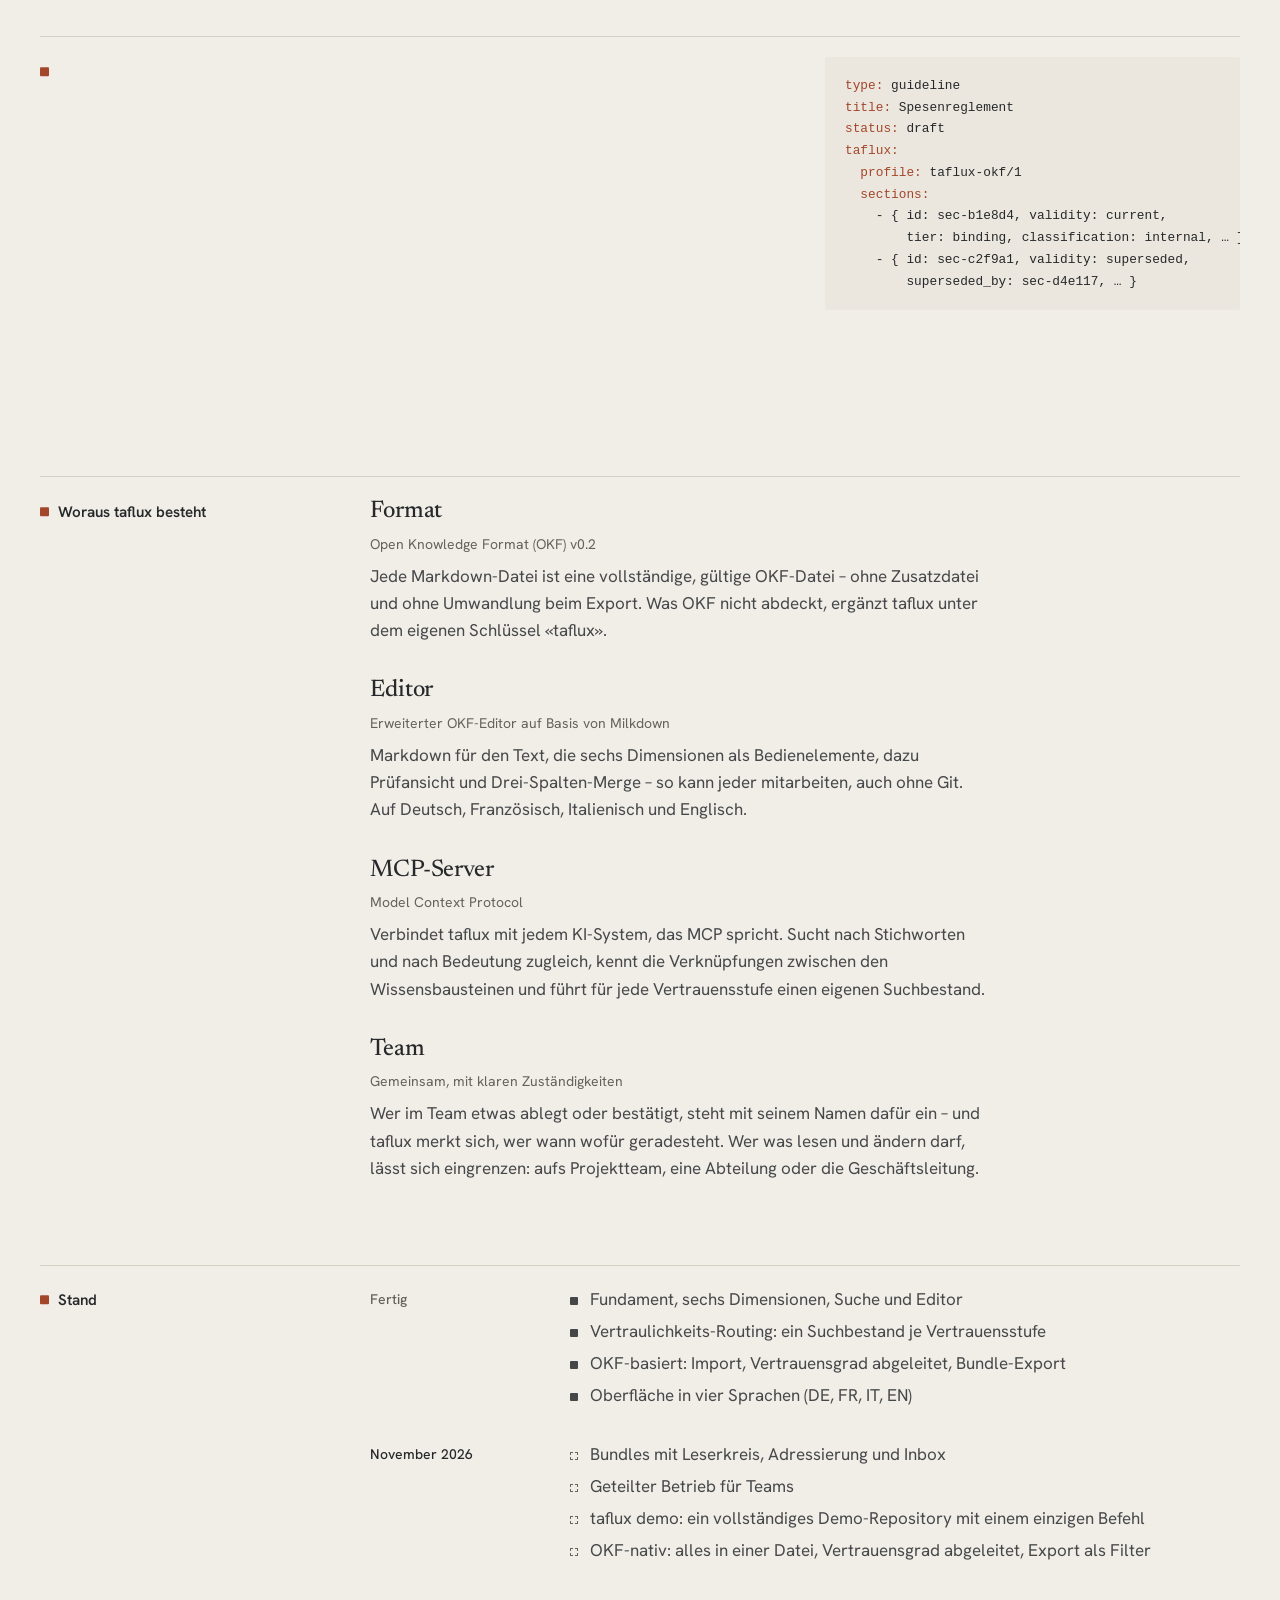
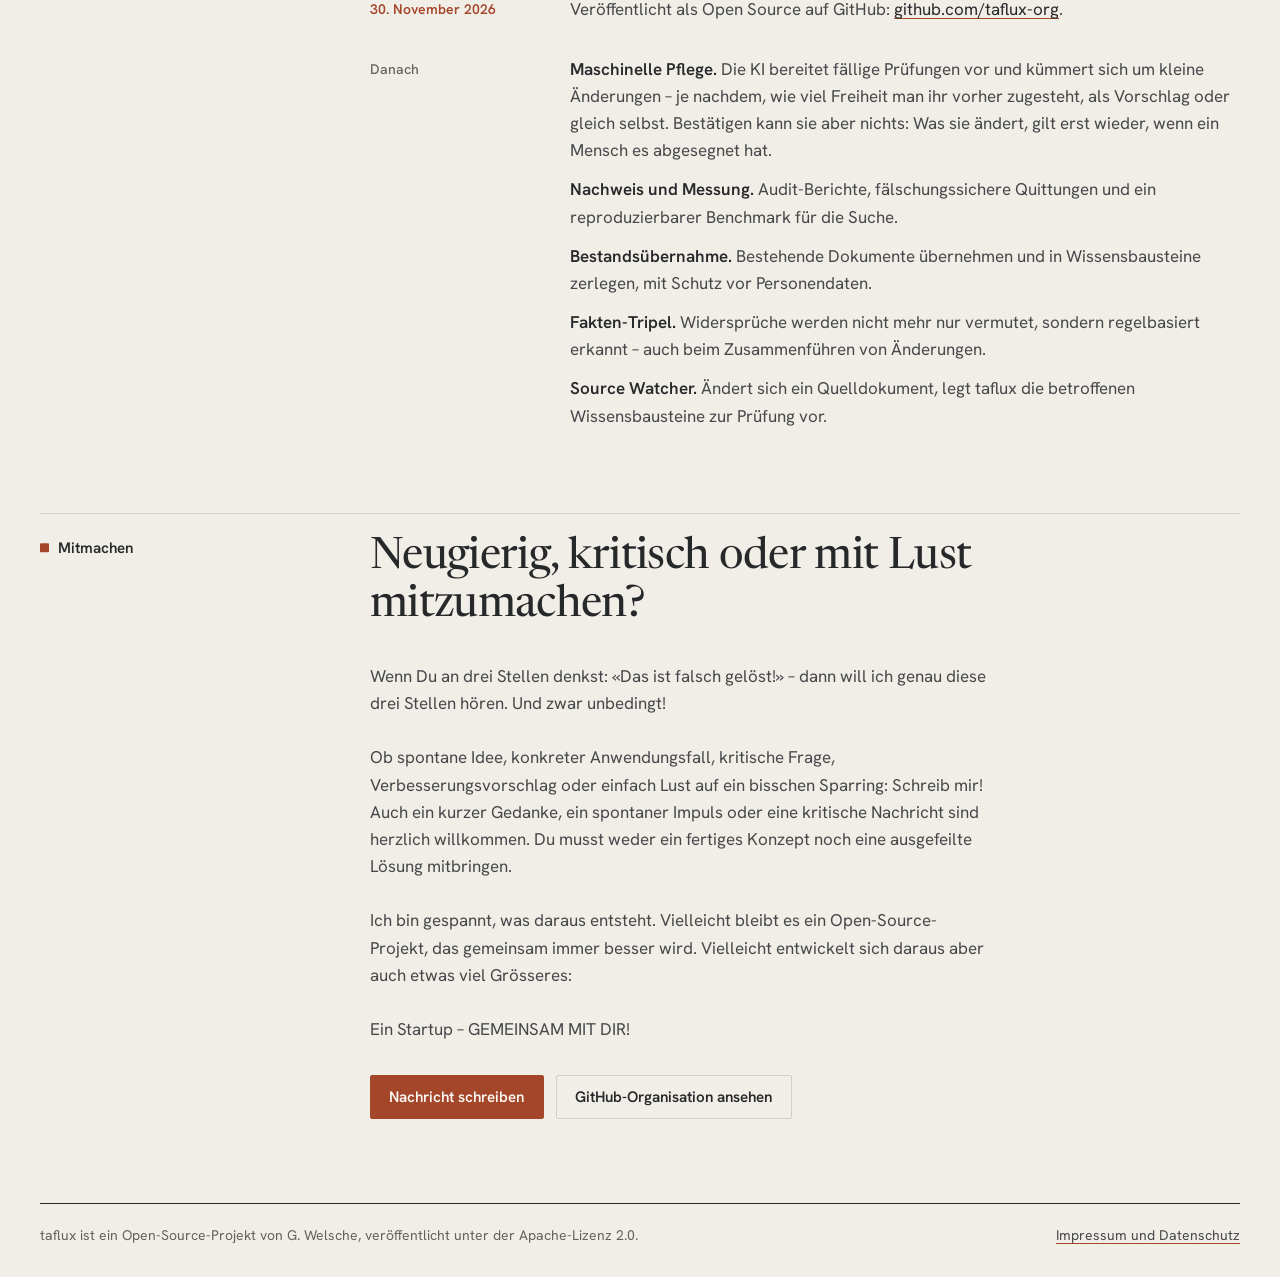
==== commit 7c73e2cf: "SEO" ====
--- a/index.html
+++ b/index.html
@@ -8,19 +8,19 @@
 	<meta name="color-scheme" content="light dark">
 	<meta name="theme-color" content="#f1eee8" media="(prefers-color-scheme: light)">
 	<meta name="theme-color" content="#1f2123" media="(prefers-color-scheme: dark)">
+        <meta name="robots" content="index, follow, max-snippet:-1, max-image-preview:large, max-video-preview:-1">
 	<meta property="og:type" content="website">
 	<meta property="og:locale" content="de_CH">
 	<meta property="og:locale:alternate" content="en_GB">
 	<meta property="og:title" content="taflux">
 	<meta property="og:description" content="Eine Wissensbasis für Mensch und KI, in der jeder Wissensbaustein zeigt, ob er noch gilt und wer dafür einsteht.">
-	<!-- Sprachfassungen: main.js liest diese Links für die automatische Sprachwahl, daher vor dem Skript. -->
+        <link rel="canonical" href="https://itaflux.ch/">
 	<link rel="alternate" hreflang="de" href="./">
 	<link rel="alternate" hreflang="en" href="index_en.html">
 	<link rel="alternate" hreflang="x-default" href="./">
 	<link rel="icon" href="favicon.svg" type="image/svg+xml">
 	<link rel="preload" href="fonts/newsreader-latin-opsz-normal.woff2" as="font" type="font/woff2" crossorigin>
 	<link rel="preload" href="fonts/hanken-grotesk-latin-wght-normal.woff2" as="font" type="font/woff2" crossorigin>
-	<!-- Bewusst ohne defer: Sprache und Theme stehen fest, bevor gezeichnet wird. -->
 	<script src="main.js"></script>
 	<link rel="stylesheet" href="style.css">
 </head>
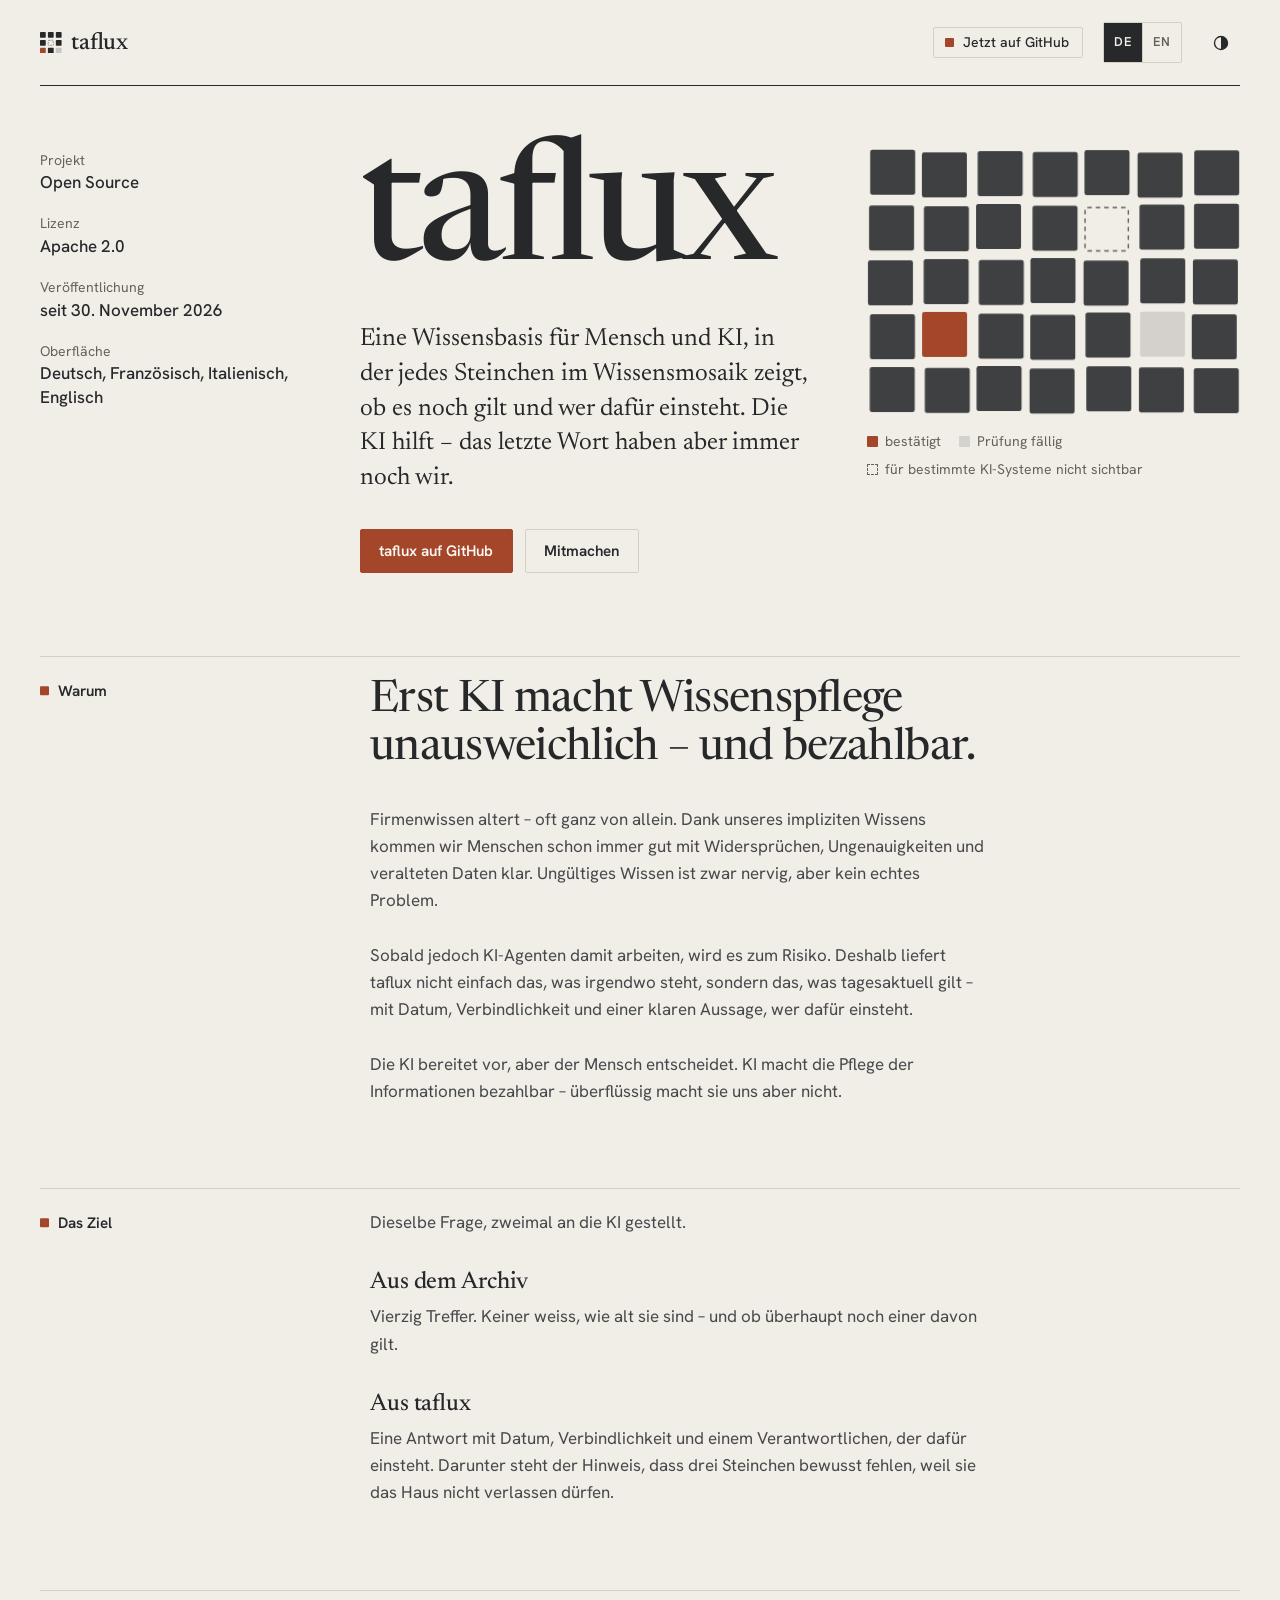
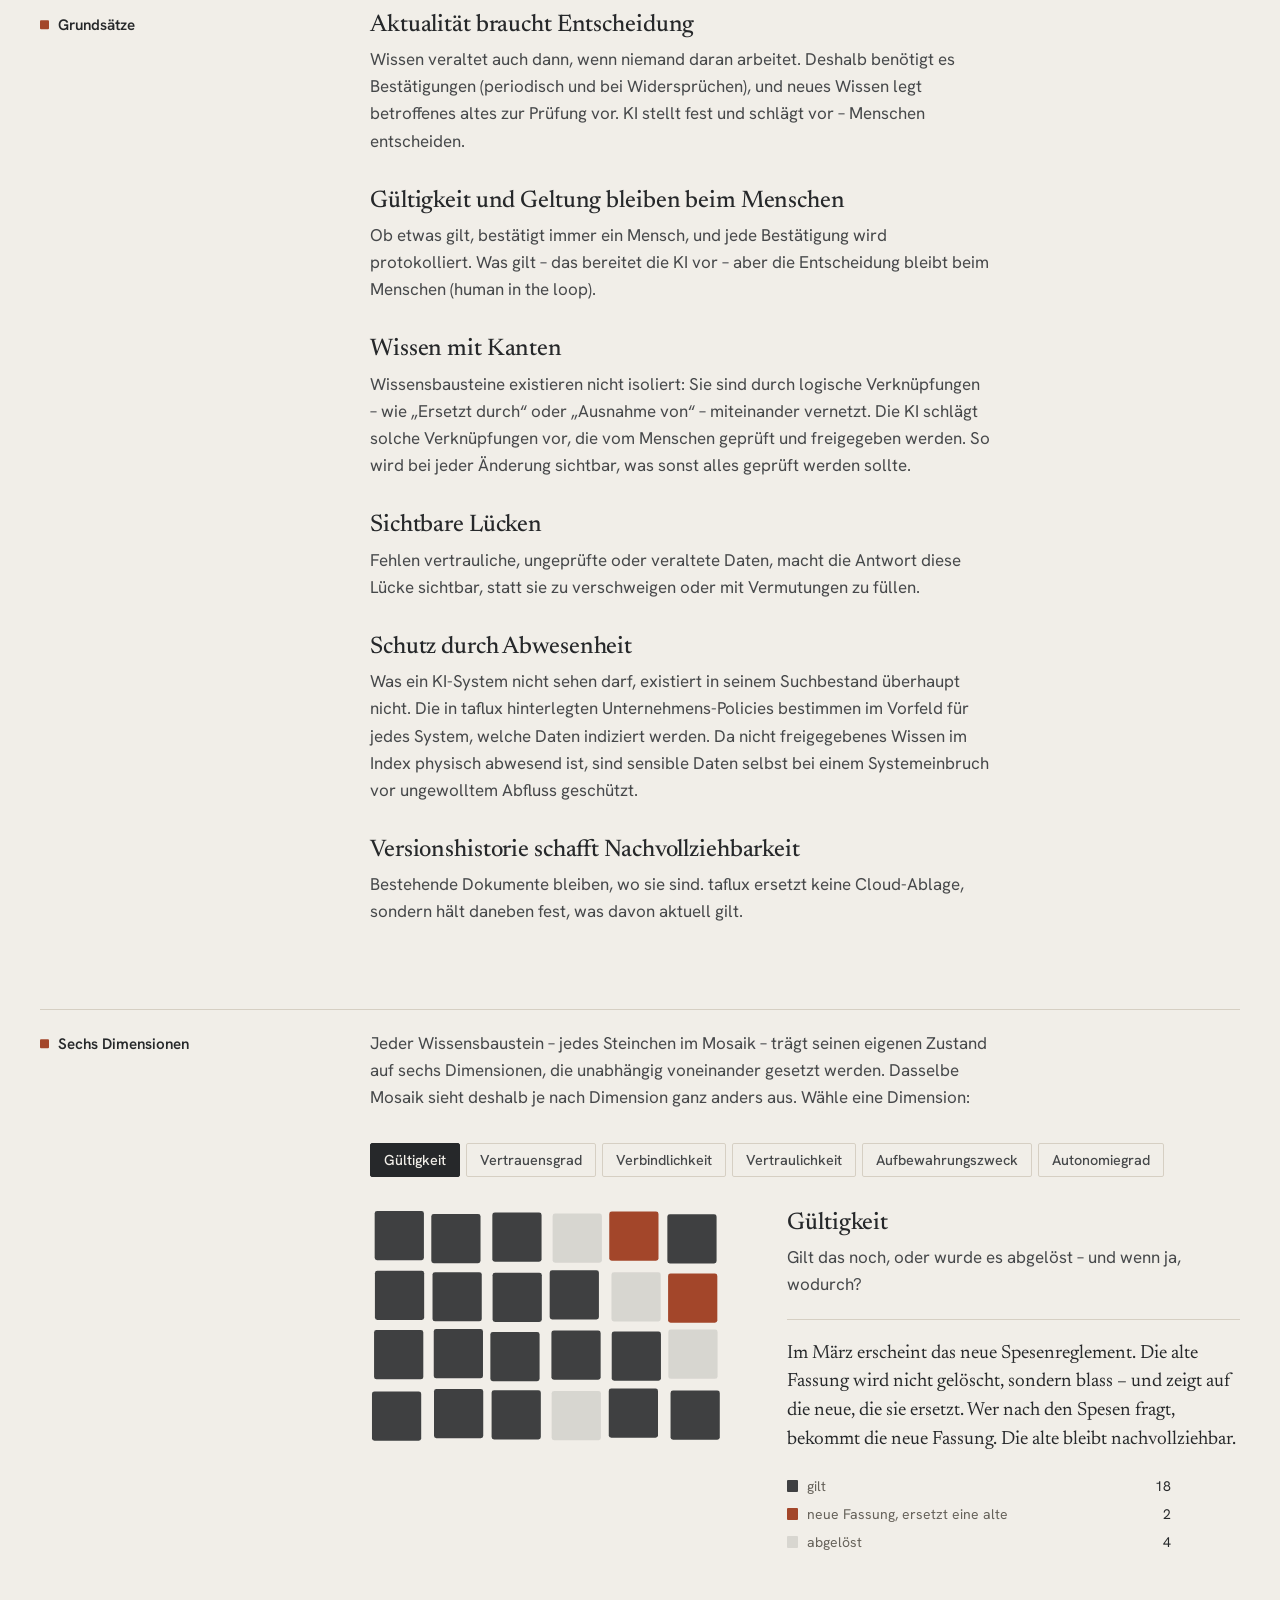
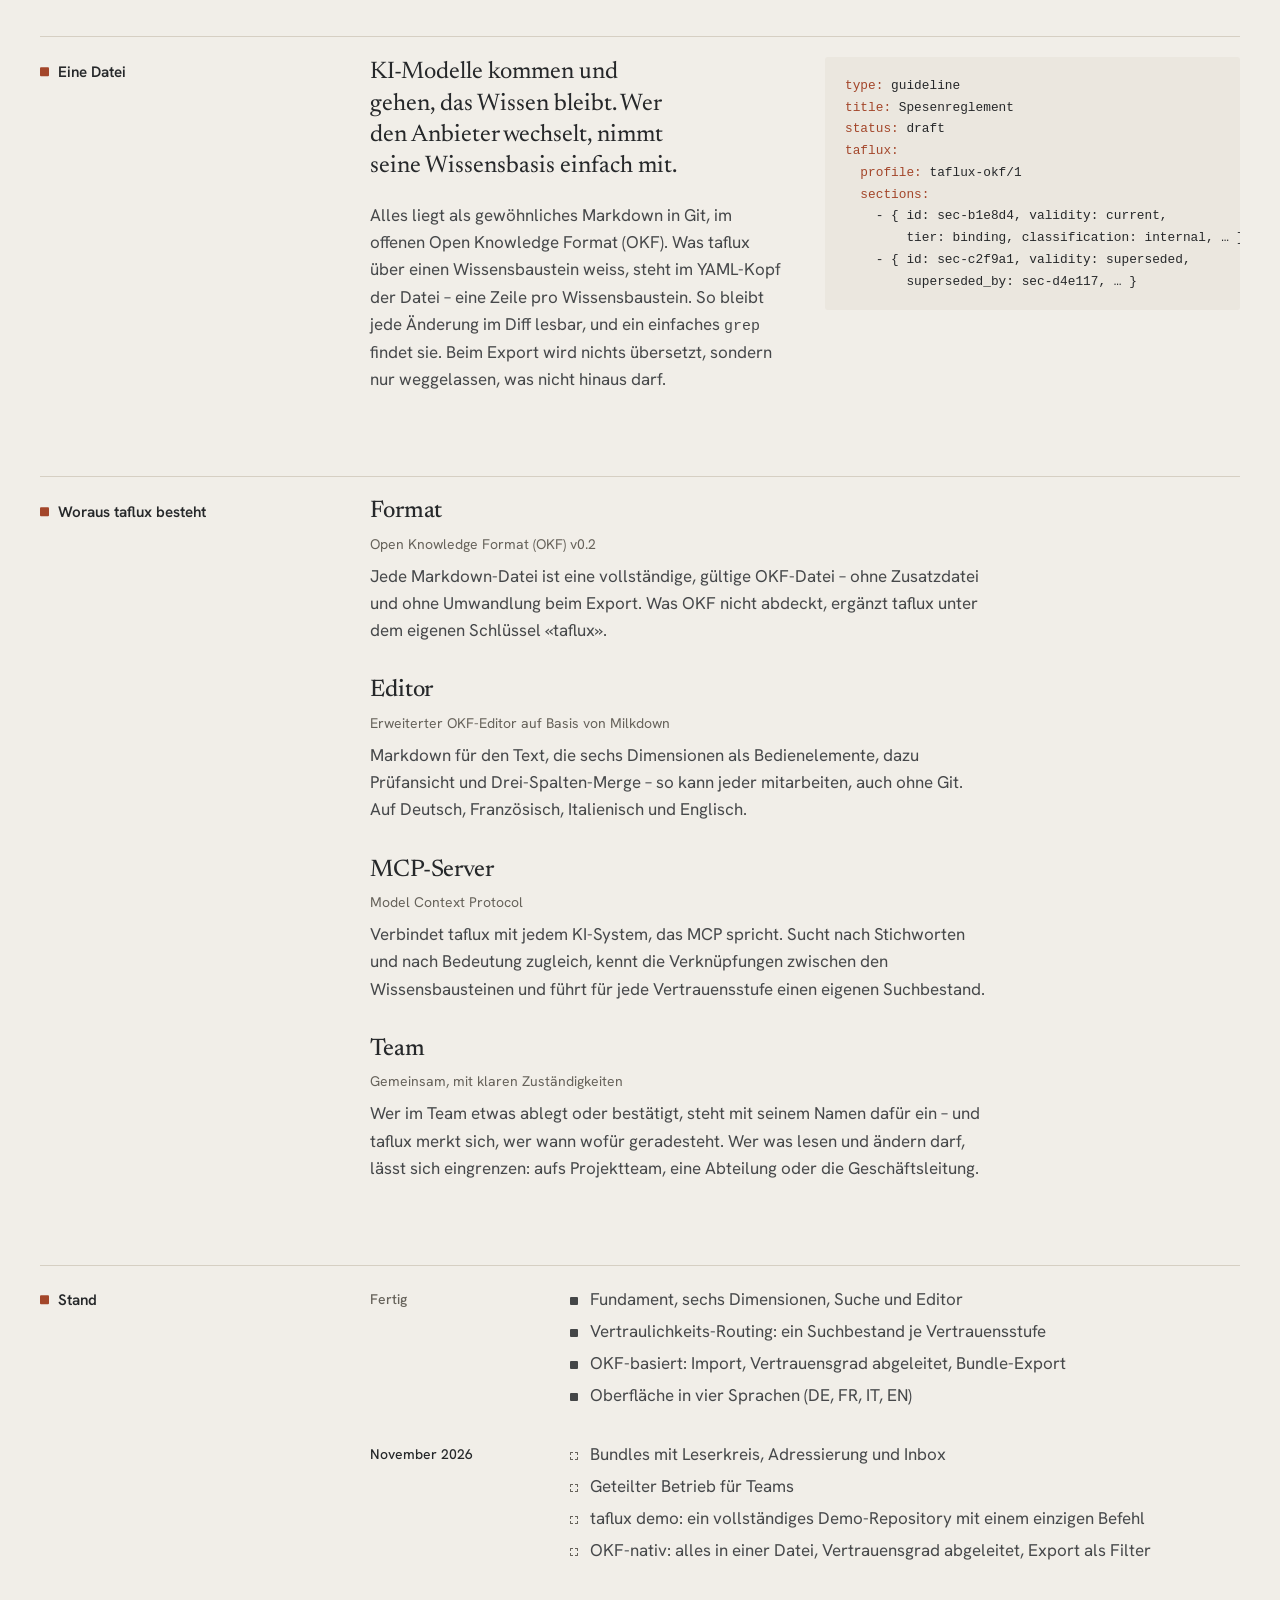
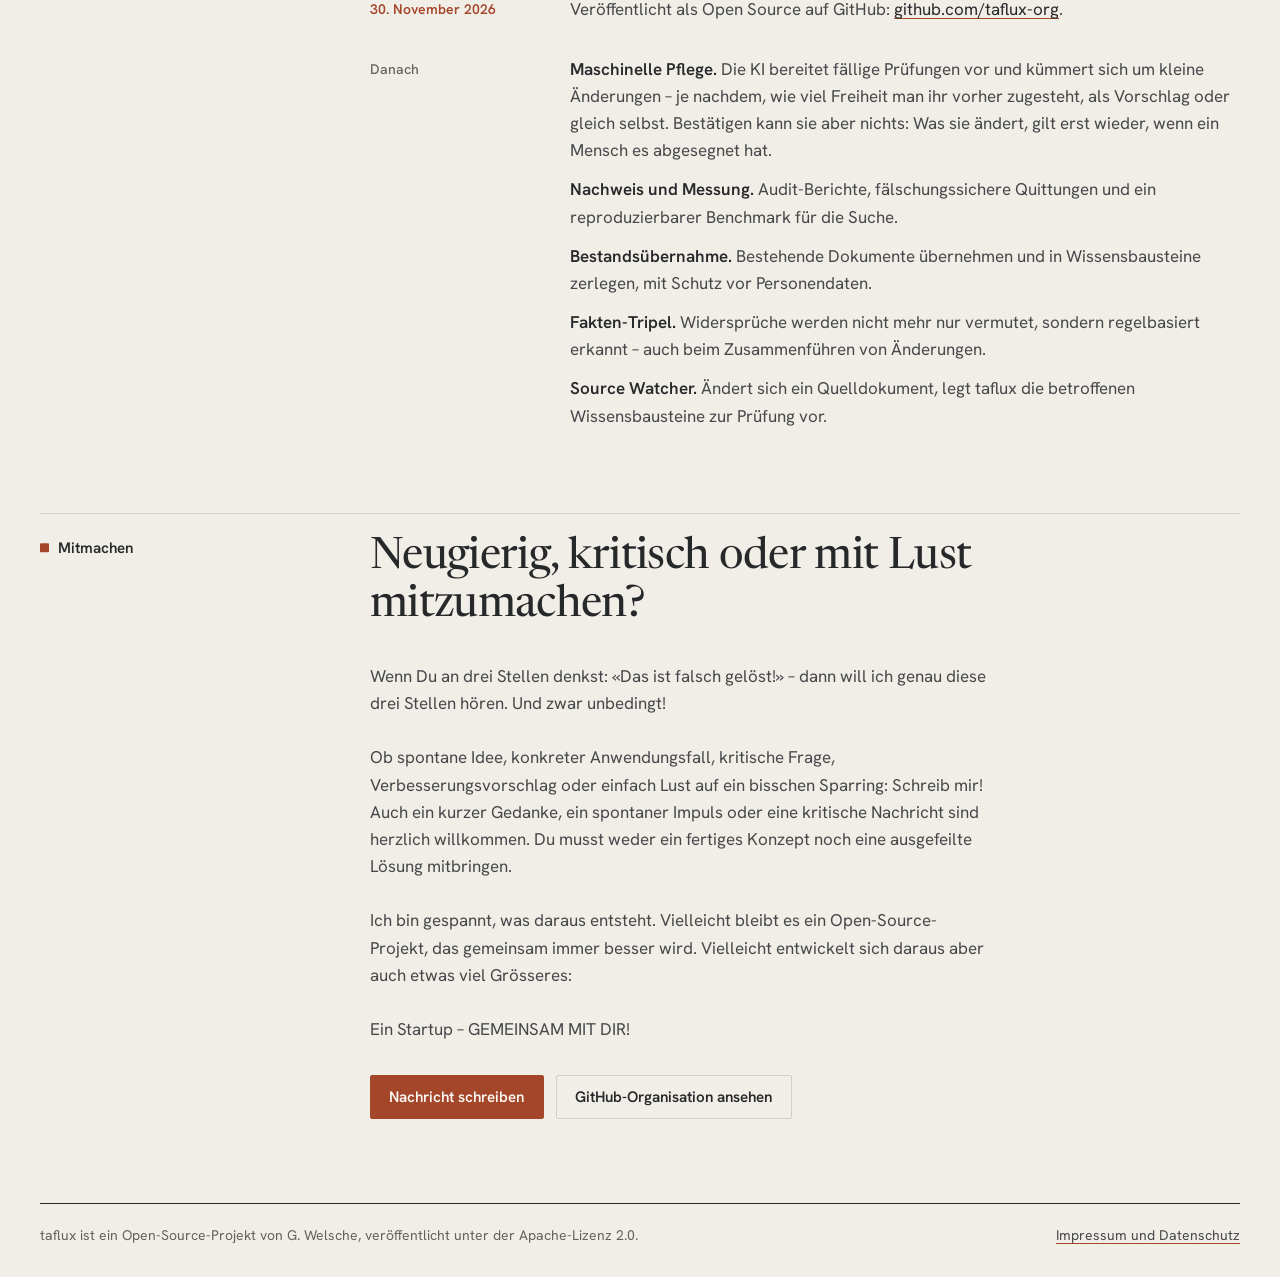
==== commit 20da857c: "SEO - modify meta description" ====
--- a/index.html
+++ b/index.html
@@ -4,7 +4,7 @@
 	<meta charset="utf-8">
 	<meta name="viewport" content="width=device-width, initial-scale=1">
 	<title>taflux – Wissen, auf das sich Mensch und KI verlassen können</title>
-	<meta name="description" content="taflux ist eine Open-Source-Wissensbasis für Mensch und KI: Jeder Wissensbaustein zeigt, ob er noch gilt, wer dafür einsteht und welches KI-System ihn sehen darf. Veröffentlichung am 30. November 2026.">
+	<meta name="description" content="taflux ist eine Open-Source-Wissensbasis für Mensch und KI: Jeder Wissensbaustein zeigt, ob er noch gilt, wer dafür einsteht und welches KI-System ihn sehen darf - Human-in-the-Loop. Veröffentlichung am 30.11.2026.">
 	<meta name="color-scheme" content="light dark">
 	<meta name="theme-color" content="#f1eee8" media="(prefers-color-scheme: light)">
 	<meta name="theme-color" content="#1f2123" media="(prefers-color-scheme: dark)">
